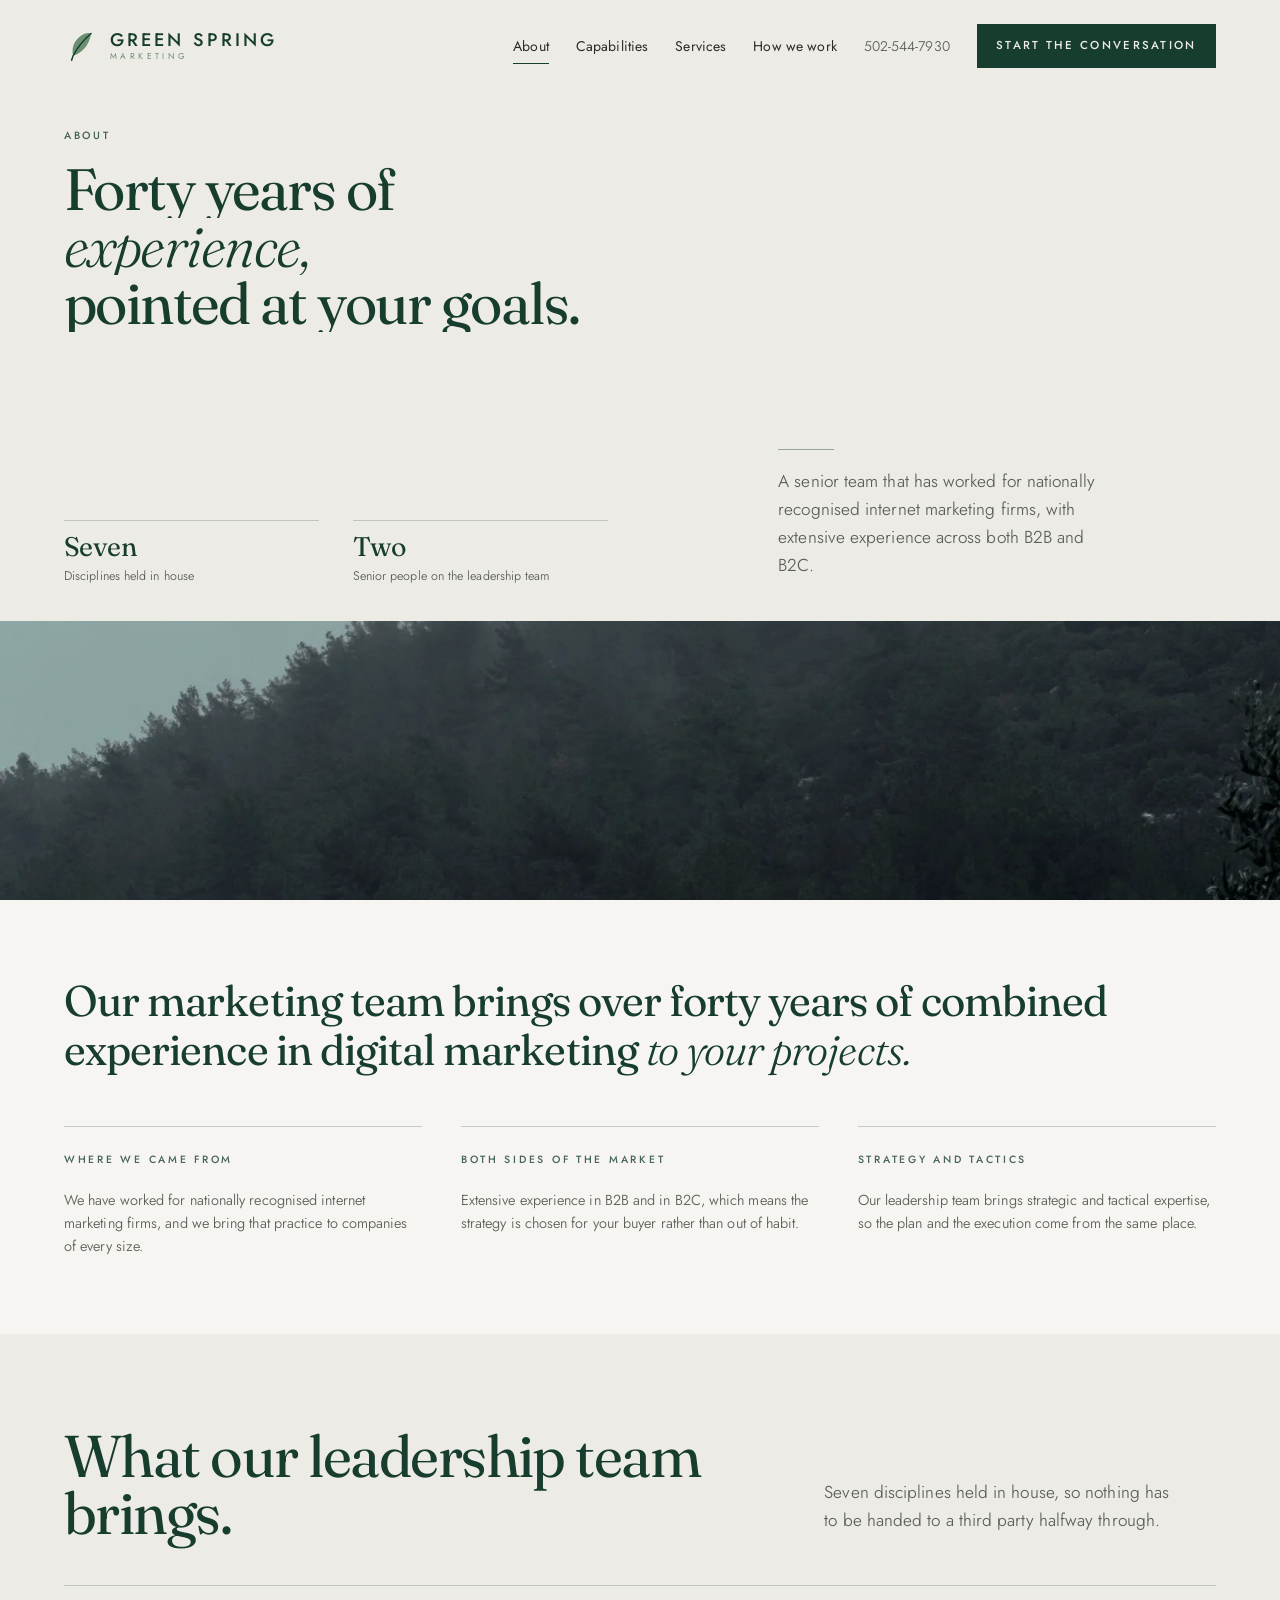
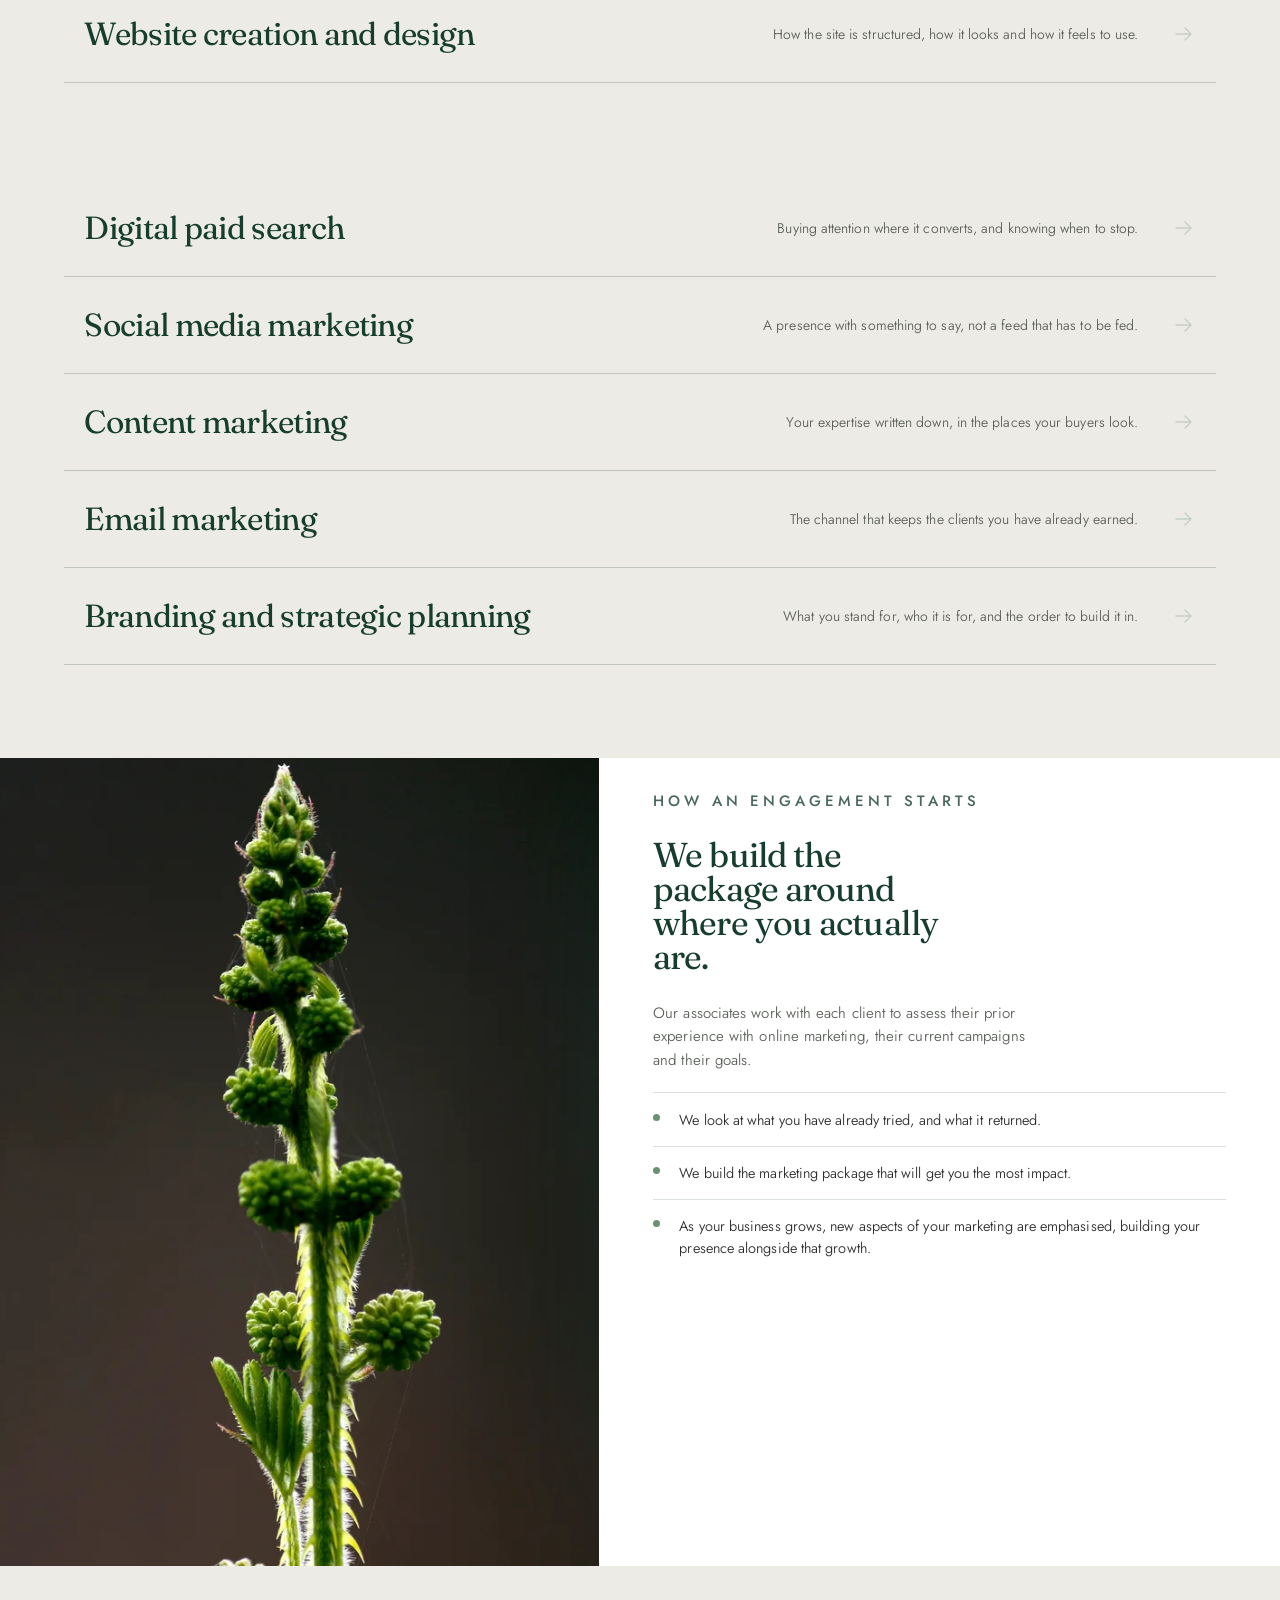
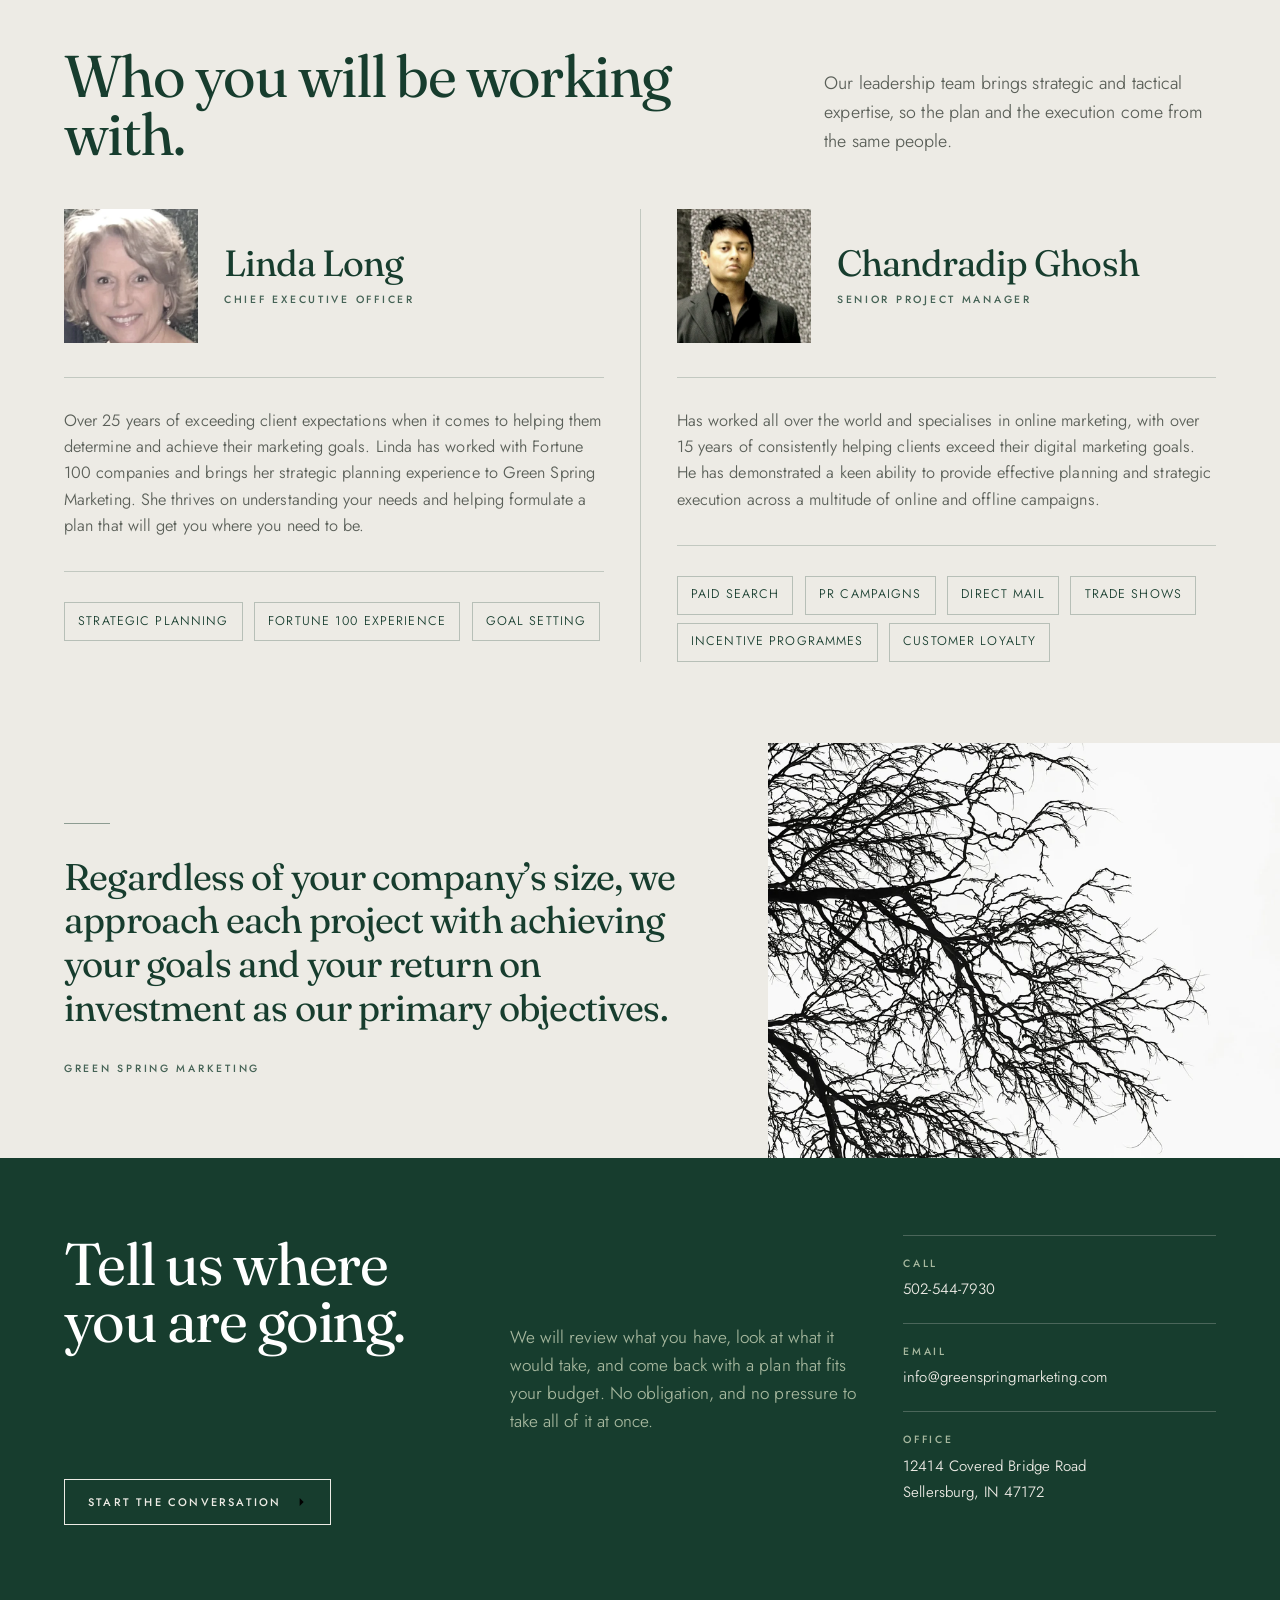
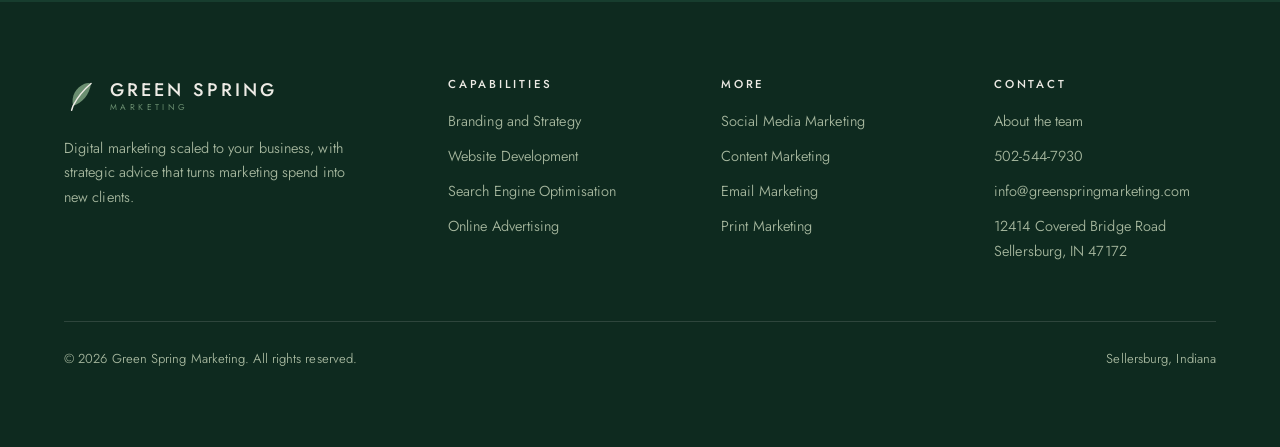
==== about.html @ 8da4c3ce "About: size the type up, stop stretching to fill Filling a section by stretching flex items spreads " ====
<!doctype html>
<html lang="en">
<head>
<meta charset="utf-8">
<meta name="viewport" content="width=device-width,initial-scale=1">
<title>About | Green Spring Marketing</title>
<meta name="description" content="Green Spring Marketing brings over forty years of combined digital marketing experience to your projects, across B2B and B2C, from Sellersburg, Indiana. Meet Linda Long and Chandradip Ghosh.">
<link rel="icon" href="assets/img/favicon.svg?v=2" type="image/svg+xml">
<link rel="preconnect" href="https://fonts.googleapis.com">
<link rel="preconnect" href="https://fonts.gstatic.com" crossorigin>
<link href="https://fonts.googleapis.com/css2?family=Fraunces:ital,opsz,wght@0,9..144,300..600;1,9..144,300..500&amp;family=Jost:wght@300;400;500&amp;display=swap" rel="stylesheet">
<link rel="stylesheet" href="assets/css/site.css?v=15">
<link rel="stylesheet" href="assets/css/about.css?v=23">
</head>
<body>

<svg width="0" height="0" style="position:absolute" aria-hidden="true" focusable="false"><defs>
<symbol id="i-arrow" viewBox="0 0 24 24"><path d="M4 12h15M13 6l6 6-6 6"/></symbol>
</defs></svg>

<div class="progress" id="progress"></div>

<header class="nav" id="nav">
  <div class="wrap nav__in">
    <a class="logo" href="index.html" aria-label="Green Spring Marketing, home">
      <svg class="logo__leaf" viewBox="0 0 24 26" fill="none" aria-hidden="true">
        <path d="M20.3 3.4C19 12 13.6 18.2 6.8 20.1 5.1 13.3 8.7 6.4 15.4 3.6c1.7-.7 3.5-.9 4.9-.2z" fill="#6B8F71"/>
        <path d="M20.3 3.4C14.6 8.2 10 13.9 6.8 20.1M6.8 20.1 5.7 23.4" stroke="#173D2E" stroke-width="1.1" stroke-linecap="round"/>
      </svg>
      <span class="logo__type">
        <span class="logo__name">GREEN SPRING</span>
        <span class="logo__sub">MARKETING</span>
      </span>
    </a>
    <nav class="nav__links" aria-label="Primary">
      <a class="nav__link" href="about.html">About</a>
      <a class="nav__link" href="index.html#capabilities">Capabilities</a>
      <a class="nav__link" href="index.html#services">Services</a>
      <a class="nav__link" href="index.html#method">How we work</a>
      <a class="nav__tel" href="tel:+15025447930">502-544-7930</a>
      <a class="btn btn--solid nav__cta" href="#contact">Start the conversation</a>
    </nav>
    <button class="nav__burger" id="burger" aria-label="Open menu" aria-expanded="false" aria-controls="menu">
      <span></span><span></span>
    </button>
  </div>
</header>

<nav class="menu" id="menu" aria-label="Mobile">
  <a href="about.html" style="--i:0">About</a>
  <a href="index.html#capabilities" style="--i:1">Capabilities</a>
  <a href="index.html#services" style="--i:2">Services</a>
  <a href="index.html#method" style="--i:3">How we work</a>
  <a href="#contact" style="--i:4">Contact</a>
  <div class="menu__foot">
    <a href="tel:+15025447930">502-544-7930</a>
    <a href="mailto:info@greenspringmarketing.com">info@greenspringmarketing.com</a>
    <span>12414 Covered Bridge Road, Sellersburg, IN 47172</span>
  </div>
</nav>
    <button class="nav__burger" id="burger" aria-label="Open menu" aria-expanded="false" aria-controls="menu">
      <span></span><span></span>
    </button>
  </div>
</header>

<nav class="menu" id="menu" aria-label="Mobile">
  <a href="about.html" style="--i:0">About</a>
  <a href="index.html#capabilities" style="--i:1">Capabilities</a>
  <a href="index.html#services" style="--i:2">Services</a>
  <a href="index.html#method" style="--i:3">How we work</a>
  <a href="#contact" style="--i:4">Contact</a>
  <div class="menu__foot">
    <a href="tel:+15025447930">502-544-7930</a>
    <a href="mailto:info@greenspringmarketing.com">info@greenspringmarketing.com</a>
    <span>12414 Covered Bridge Road, Sellersburg, IN 47172</span>
  </div>
</nav>

<main id="top">

<!-- ================================ hero ================================ -->
<section class="ab-hero">
  <div class="wrap ab-hero__copy">
    <div class="ab-hero__lead rv">
      <div class="ab-hero__title">
        <p class="label ab-hero__eyebrow">About</p>
        <h1 class="display">
          <span class="mask"><span>Forty years of</span></span>
          <span class="mask"><span><em>experience,</em></span></span>
          <span class="mask"><span>pointed at your goals.</span></span>
        </h1>
      </div>
      <div class="ab-hero__stats">
        <div><b>Seven</b><span>Disciplines held in house</span></div>
        <div><b>Two</b><span>Senior people on the leadership team</span></div>
      </div>
    </div>
    <div class="ab-hero__side rv" style="--d:150ms">
      <div class="rule"></div>
      <p class="lede">A senior team that has worked for nationally recognised internet marketing firms, with extensive experience across both B2B and B2C.</p>
    </div>
  </div>

  <div class="ab-hero__band">
    <picture>
      <source media="(max-width:640px)" srcset="assets/img/ab-hero-tall-800.webp 800w, assets/img/ab-hero-tall-1200.webp 1200w" sizes="100vw">
      <img src="assets/img/ab-hero-wide-1600.webp"
           srcset="assets/img/ab-hero-wide-1600.webp 1600w, assets/img/ab-hero-wide-2400.webp 2400w"
           sizes="100vw" width="2400" height="880" fetchpriority="high"
           alt="A wooded hillside receding into low mist, the treeline dark against a pale sky.">
    </picture>
    <p class="ab-hero__line rv" style="--d:400ms">We help you grow to capacity.</p>
  </div>
</section>

<!-- =============================== opening =============================== -->
<section class="ab-intro">
  <div class="wrap">
    <p class="ab-intro__stmt rv">Our marketing team brings over forty years of combined experience in digital marketing <em>to your projects.</em></p>
    <div class="facts">
      <div class="fact rv">
        <p class="label">Where we came from</p>
        <p>We have worked for nationally recognised internet marketing firms, and we bring that practice to companies of every size.</p>
      </div>
      <div class="fact rv" style="--d:110ms">
        <p class="label">Both sides of the market</p>
        <p>Extensive experience in B2B and in B2C, which means the strategy is chosen for your buyer rather than out of habit.</p>
      </div>
      <div class="fact rv" style="--d:220ms">
        <p class="label">Strategy and tactics</p>
        <p>Our leadership team brings strategic and tactical expertise, so the plan and the execution come from the same place.</p>
      </div>
    </div>
  </div>
</section>

<!-- ============================== expertise ============================== -->
<section class="ab-index" id="expertise">
  <div class="wrap">
    <div class="ab-index__head">
      <h2 class="display h-lg rv">What our leadership team brings.</h2>
      <p class="lede rv" style="--d:120ms">Seven disciplines held in house, so nothing has to be handed to a third party halfway through.</p>
    </div>

    <div class="ledger">
      <div class="led rv">
        <h3>Website creation and design</h3>
        <p>How the site is structured, how it looks and how it feels to use.</p>
        <span class="led__mark"><svg aria-hidden="true"><use href="#i-arrow"/></svg></span>
      </div>
      <div class="led rv" style="--d:60ms">
        <h3>Search engine optimisation</h3>
        <p>Being found by the people already looking for what you sell.</p>
        <span class="led__mark"><svg aria-hidden="true"><use href="#i-arrow"/></svg></span>
      </div>
      <div class="led rv" style="--d:120ms">
        <h3>Digital paid search</h3>
        <p>Buying attention where it converts, and knowing when to stop.</p>
        <span class="led__mark"><svg aria-hidden="true"><use href="#i-arrow"/></svg></span>
      </div>
      <div class="led rv" style="--d:180ms">
        <h3>Social media marketing</h3>
        <p>A presence with something to say, not a feed that has to be fed.</p>
        <span class="led__mark"><svg aria-hidden="true"><use href="#i-arrow"/></svg></span>
      </div>
      <div class="led rv" style="--d:240ms">
        <h3>Content marketing</h3>
        <p>Your expertise written down, in the places your buyers look.</p>
        <span class="led__mark"><svg aria-hidden="true"><use href="#i-arrow"/></svg></span>
      </div>
      <div class="led rv" style="--d:300ms">
        <h3>Email marketing</h3>
        <p>The channel that keeps the clients you have already earned.</p>
        <span class="led__mark"><svg aria-hidden="true"><use href="#i-arrow"/></svg></span>
      </div>
      <div class="led rv" style="--d:360ms">
        <h3>Branding and strategic planning</h3>
        <p>What you stand for, who it is for, and the order to build it in.</p>
        <span class="led__mark"><svg aria-hidden="true"><use href="#i-arrow"/></svg></span>
      </div>
    </div>
  </div>
</section>

<!-- =============================== growth =============================== -->
<section class="ab-grow" id="growth">
  <div class="ab-grow__media">
    <img src="assets/img/ab-growth-tall-800.webp"
         srcset="assets/img/ab-growth-tall-800.webp 800w, assets/img/ab-growth-tall-1600.webp 1600w"
         sizes="(max-width:980px) 100vw, 50vw"
         width="1600" height="2000" loading="lazy"
         alt="A single budding stalk lit against a dark ground, tight green flower heads opening along its length.">
  </div>
  <div class="ab-grow__plate rv">
    <div class="ab-grow__intro">
      <p class="label">How an engagement starts</p>
      <h2 class="display h-md">We build the package around where you actually are.</h2>
      <p>Our associates work with each client to assess their prior experience with online marketing, their current campaigns and their goals.</p>
    </div>
    <ul class="ab-grow__steps">
      <li><i></i><span>We look at what you have already tried, and what it returned.</span></li>
      <li><i></i><span>We build the marketing package that will get you the most impact.</span></li>
      <li><i></i><span>As your business grows, new aspects of your marketing are emphasised, building your presence alongside that growth.</span></li>
    </ul>
  </div>
</section>

<!-- ============================= leadership ============================= -->
<section class="ab-people" id="leadership">
  <div class="wrap ab-people__head">
    <h2 class="display h-lg rv">Who you will be working with.</h2>
    <p class="lede rv" style="--d:110ms">Our leadership team brings strategic and tactical expertise, so the plan and the execution come from the same people.</p>
  </div>

  <div class="wrap people">
    <article class="who rv">
      <div class="who__top">
        <div class="who__face">
          <img src="assets/img/ab-linda-360.webp"
               srcset="assets/img/ab-linda-360.webp 360w, assets/img/ab-linda-720.webp 720w"
               sizes="(max-width:640px) 24vw, 10vw"
               width="720" height="720" loading="lazy"
               alt="Linda Long, Chief Executive Officer of Green Spring Marketing.">
        </div>
        <div>
          <h3 class="display who__name">Linda Long</h3>
          <p class="label who__role">Chief Executive Officer</p>
        </div>
      </div>
      <p class="who__bio">Over 25 years of exceeding client expectations when it comes to helping them determine and achieve their marketing goals. Linda has worked with Fortune 100 companies and brings her strategic planning experience to Green Spring Marketing. She thrives on understanding your needs and helping formulate a plan that will get you where you need to be.</p>
      <ul class="who__tags">
        <li>Strategic planning</li>
        <li>Fortune 100 experience</li>
        <li>Goal setting</li>
      </ul>
    </article>

    <article class="who rv" style="--d:120ms">
      <div class="who__top">
        <div class="who__face">
          <img src="assets/img/ab-chandradip-360.webp"
               srcset="assets/img/ab-chandradip-360.webp 360w, assets/img/ab-chandradip-720.webp 720w"
               sizes="(max-width:640px) 24vw, 10vw"
               width="720" height="720" loading="lazy"
               alt="Chandradip Ghosh, Senior Project Manager at Green Spring Marketing.">
        </div>
        <div>
          <h3 class="display who__name">Chandradip Ghosh</h3>
          <p class="label who__role">Senior Project Manager</p>
        </div>
      </div>
      <p class="who__bio">Has worked all over the world and specialises in online marketing, with over 15 years of consistently helping clients exceed their digital marketing goals. He has demonstrated a keen ability to provide effective planning and strategic execution across a multitude of online and offline campaigns.</p>
      <ul class="who__tags">
        <li>Paid search</li>
        <li>PR campaigns</li>
        <li>Direct mail</li>
        <li>Trade shows</li>
        <li>Incentive programmes</li>
        <li>Customer loyalty</li>
      </ul>
    </article>
  </div>
</section>

<!-- ============================== statement ============================== -->
<section class="ab-quote">
  <div class="ab-quote__in">
    <blockquote class="rv">
      <span class="ab-quote__mark"></span>
      <p>Regardless of your company&rsquo;s size, we approach each project with achieving your goals and your return on investment as our primary objectives.</p>
      <cite>Green Spring Marketing</cite>
    </blockquote>
  </div>
  <div class="ab-quote__media">
    <picture>
      <source media="(max-width:640px)" srcset="assets/img/ab-branches-w-800.webp 800w, assets/img/ab-branches-w-1200.webp 1200w" sizes="100vw">
      <img src="assets/img/ab-branches-800.webp"
           srcset="assets/img/ab-branches-800.webp 800w, assets/img/ab-branches-1600.webp 1600w"
           sizes="(max-width:640px) 100vw, 44vw"
           width="1600" height="1827" loading="lazy"
           alt="Bare tree branches spreading across a pale winter sky, drawn almost as fine ink lines.">
    </picture>
  </div>
</section>

<!-- =============================== close =============================== -->
<section class="ab-close" id="contact">
  <div class="wrap ab-close__in">
    <div class="ab-close__copy rv">
      <h2 class="display h-lg">Tell us where you are going.</h2>
      <p><a class="btn btn--light" href="mailto:info@greenspringmarketing.com">Start the conversation <svg class="arw" width="16" height="16" aria-hidden="true"><use href="#i-arrow"/></svg></a></p>
    </div>
    <div class="ab-close__say rv" style="--d:110ms">
      <p class="lede ab-close__lede">We will review what you have, look at what it would take, and come back with a plan that fits your budget. No obligation, and no pressure to take all of it at once.</p>
    </div>
    <div class="ab-close__meta rv" style="--d:130ms">
      <div>
        <p class="label">Call</p>
        <a href="tel:+15025447930">502-544-7930</a>
      </div>
      <div>
        <p class="label">Email</p>
        <a href="mailto:info@greenspringmarketing.com">info@greenspringmarketing.com</a>
      </div>
      <div>
        <p class="label">Office</p>
        <span>12414 Covered Bridge Road<br>Sellersburg, IN 47172</span>
      </div>
    </div>
  </div>
</section>

</main>

<footer class="foot">
  <div class="wrap">
    <div class="foot__top">
      <div>
        <a class="logo" href="index.html" aria-label="Green Spring Marketing, home">
          <svg class="logo__leaf" viewBox="0 0 24 26" fill="none" aria-hidden="true">
            <path d="M20.3 3.4C19 12 13.6 18.2 6.8 20.1 5.1 13.3 8.7 6.4 15.4 3.6c1.7-.7 3.5-.9 4.9-.2z" fill="#6B8F71"/>
            <path d="M20.3 3.4C14.6 8.2 10 13.9 6.8 20.1M6.8 20.1 5.7 23.4" stroke="#EDEBE5" stroke-width="1.1" stroke-linecap="round"/>
          </svg>
          <span class="logo__type">
            <span class="logo__name">GREEN SPRING</span>
            <span class="logo__sub">MARKETING</span>
          </span>
        </a>
        <p class="foot__blurb">Digital marketing scaled to your business, with strategic advice that turns marketing spend into new clients.</p>
      </div>
      <div>
        <h4>Capabilities</h4>
        <ul>
          <li><a href="index.html#services">Branding and Strategy</a></li>
          <li><a href="index.html#services">Website Development</a></li>
          <li><a href="index.html#services">Search Engine Optimisation</a></li>
          <li><a href="index.html#services">Online Advertising</a></li>
        </ul>
      </div>
      <div>
        <h4>More</h4>
        <ul>
          <li><a href="index.html#services">Social Media Marketing</a></li>
          <li><a href="index.html#services">Content Marketing</a></li>
          <li><a href="index.html#services">Email Marketing</a></li>
          <li><a href="index.html#services">Print Marketing</a></li>
        </ul>
      </div>
      <div>
        <h4>Contact</h4>
        <ul>
          <li><a href="about.html">About the team</a></li>
          <li><a href="tel:+15025447930">502-544-7930</a></li>
          <li><a href="mailto:info@greenspringmarketing.com">info@greenspringmarketing.com</a></li>
          <li>12414 Covered Bridge Road<br>Sellersburg, IN 47172</li>
        </ul>
      </div>
    </div>
    <div class="foot__bot">
      <span>&copy; 2026 Green Spring Marketing. All rights reserved.</span>
      <span>Sellersburg, Indiana</span>
    </div>
  </div>
</footer>

<script src="assets/js/site.js?v=14" defer></script>
</body>
</html>
---- assets/css/site.css ----
/* ==========================================================================
   Green Spring Marketing
   Palette and type tokens. Palette is Buddy's tip sheet, sampled exactly.
   ========================================================================== */
:root{
  --forest:#173D2E;
  --forest-deep:#0E2A1F;
  --sage:#6B8F71;
  --moss:#A7B89F;
  --stone:#EDEBE5;
  --stone-warm:#E3E0D7;
  --stone-light:#F6F5F1;
  --charcoal:#2B2B2B;
  --white:#FFFFFF;
  --ink-soft:#5A5F58;

  --serif:"Fraunces",Georgia,"Times New Roman",serif;
  --sans:"Jost",-apple-system,BlinkMacSystemFont,"Segoe UI",Helvetica,Arial,sans-serif;

  --nav-h:92px;
  --gut:clamp(20px,5vw,72px);
  --maxw:1520px;
  --rhythm:clamp(84px,10vw,160px);   /* one vertical rhythm unit, used everywhere */
  --ease:cubic-bezier(.22,.61,.36,1);
  --ease-out:cubic-bezier(.16,1,.3,1);
}

*,*::before,*::after{box-sizing:border-box}
html{-webkit-text-size-adjust:100%;scroll-behavior:smooth}
body{
  margin:0;background:var(--stone);color:var(--charcoal);
  font-family:var(--sans);font-size:clamp(16px,1.02vw,17.5px);
  font-weight:350;line-height:1.72;letter-spacing:.005em;
  -webkit-font-smoothing:antialiased;overflow-x:hidden;
}
img{max-width:100%;display:block}
a{color:inherit;text-decoration:none}
button{font:inherit;color:inherit;background:none;border:0;cursor:pointer}
h1,h2,h3,h4{margin:0;font-family:var(--serif);font-weight:400;line-height:1.04;letter-spacing:-.018em}
p{margin:0}
::selection{background:var(--forest);color:var(--stone)}

.wrap{width:100%;max-width:var(--maxw);margin-inline:auto;padding-inline:var(--gut)}
.sr{position:absolute;width:1px;height:1px;padding:0;margin:-1px;overflow:hidden;clip:rect(0 0 0 0);white-space:nowrap;border:0}

/* --- shared type ------------------------------------------------------- */
.display{font-family:var(--serif);font-weight:400;line-height:.98;letter-spacing:-.026em}
.h-xl{font-size:clamp(42px,7.1vw,104px)}
.h-lg{font-size:clamp(34px,4.6vw,68px)}
.h-md{font-size:clamp(27px,3vw,44px)}
.label{
  font-family:var(--sans);font-size:clamp(10.5px,.78vw,12px);font-weight:500;
  letter-spacing:.26em;text-transform:uppercase;line-height:1.5;
}
.lede{font-size:clamp(17px,1.35vw,21px);line-height:1.62;font-weight:340}
.measure{max-width:56ch}
.measure-sm{max-width:44ch}

/* --- rules -------------------------------------------------------------- */
.rule{height:1px;background:var(--forest);opacity:.22;transform-origin:left;
      transform:scaleX(0);transition:transform 1.1s var(--ease-out)}
.in .rule,.rule.in{transform:scaleX(1)}

/* --- buttons ------------------------------------------------------------ */
.btn{
  position:relative;display:inline-flex;align-items:center;gap:.85em;
  padding:1.16em 2.1em;border:1px solid var(--forest);color:var(--forest);
  font-size:clamp(11px,.8vw,12.5px);font-weight:500;letter-spacing:.2em;
  text-transform:uppercase;overflow:hidden;isolation:isolate;
  transition:color .5s var(--ease)
}
.btn::before{
  content:"";position:absolute;inset:0;background:var(--forest);z-index:-1;
  transform:scaleY(0);transform-origin:bottom;transition:transform .5s var(--ease-out)
}
.btn:hover{color:var(--stone)}
.btn:hover::before{transform:scaleY(1)}
.btn .arw{transition:transform .5s var(--ease-out)}
.btn:hover .arw{transform:translateX(5px)}
.btn--solid{background:var(--forest);color:var(--stone)}
.btn--solid::before{background:var(--stone);}
.btn--solid:hover{color:var(--forest)}
.btn--light{border-color:var(--stone);color:var(--stone)}
.btn--light::before{background:var(--stone)}
.btn--light:hover{color:var(--forest)}
.btn:focus-visible{outline:2px solid var(--sage);outline-offset:3px}

/* --- reveal primitives -------------------------------------------------- */
.rv{opacity:0;transform:translateY(26px);
    transition:opacity .95s var(--ease-out),transform .95s var(--ease-out);
    transition-delay:var(--d,0ms)}
.rv.in{opacity:1;transform:none}
.mask{display:block;overflow:hidden}
.mask>span{display:block;transform:translateY(105%);
           transition:transform 1.05s var(--ease-out);transition-delay:var(--d,0ms)}
.in .mask>span,.mask.in>span{transform:none}

/* ==========================================================================
   Scroll progress + navigation
   ========================================================================== */
.progress{position:fixed;top:0;left:0;height:2px;width:100%;transform:scaleX(0);
  transform-origin:left;background:var(--forest);z-index:120;opacity:.55}

.nav{position:fixed;top:0;left:0;right:0;z-index:100;background:var(--stone);
  transition:box-shadow .5s var(--ease),background .5s var(--ease)}
.nav::after{content:"";position:absolute;left:0;right:0;bottom:0;height:1px;
  background:var(--forest);opacity:0;transition:opacity .5s var(--ease)}
.nav.stuck::after{opacity:.16}
.nav__in{display:flex;align-items:center;gap:clamp(18px,3vw,54px);
  height:var(--nav-h);transition:height .45s var(--ease)}
.nav.stuck .nav__in{height:74px}

/* logo: leaf + wordmark, sized to read first (prominence traded against bar padding) */
.logo{display:flex;align-items:center;gap:14px;flex:0 0 auto}
.logo__leaf{width:clamp(30px,2.5vw,38px);height:auto;flex:0 0 auto;
  transition:transform .55s var(--ease-out)}
.logo:hover .logo__leaf{transform:rotate(-8deg) scale(1.05)}
.logo__type{display:flex;flex-direction:column;gap:3px}
.logo__name{font-family:var(--sans);font-weight:500;color:var(--forest);
  font-size:clamp(16px,1.42vw,21px);letter-spacing:.17em;line-height:1;white-space:nowrap}
.logo__sub{font-family:var(--sans);font-weight:400;color:var(--sage);
  font-size:clamp(8.5px,.66vw,10px);letter-spacing:.4em;line-height:1}

.nav__links{display:flex;align-items:center;gap:clamp(16px,2.1vw,34px);margin-left:auto}
.nav__link{position:relative;font-size:14px;font-weight:400;color:var(--charcoal);
  padding-block:6px;letter-spacing:.01em}
.nav__link::after{content:"";position:absolute;left:0;right:0;bottom:0;height:1px;
  background:var(--forest);transform:scaleX(0);transform-origin:right;
  transition:transform .45s var(--ease-out)}
.nav__link:hover::after,.nav__link[aria-current]::after{transform:scaleX(1);transform-origin:left}
.nav__tel{font-size:14px;color:var(--ink-soft);white-space:nowrap}
.nav__tel:hover{color:var(--forest)}
.nav__cta{padding:.95em 1.6em;font-size:11.5px}
.nav__burger{display:none;margin-left:auto;width:44px;height:44px;position:relative}
.nav__burger span{position:absolute;left:11px;width:22px;height:1.5px;background:var(--forest);
  transition:transform .4s var(--ease),opacity .3s}
.nav__burger span:nth-child(1){top:18px}
.nav__burger span:nth-child(2){top:25px}
body.menu-open .nav__burger span:nth-child(1){transform:translateY(3.5px) rotate(45deg)}
body.menu-open .nav__burger span:nth-child(2){transform:translateY(-3.5px) rotate(-45deg)}

.menu{position:fixed;inset:0;z-index:99;background:var(--forest);
  display:flex;flex-direction:column;justify-content:center;gap:6px;
  padding:var(--nav-h) var(--gut) 40px;
  clip-path:inset(0 0 100% 0);transition:clip-path .75s var(--ease-out);visibility:hidden}
body.menu-open .menu{clip-path:inset(0 0 0 0);visibility:visible}
.menu>a{font-family:var(--serif);font-size:clamp(30px,8vw,46px);color:var(--stone);
  padding-block:10px;opacity:0;transform:translateY(18px);
  transition:opacity .6s var(--ease-out),transform .6s var(--ease-out)}
body.menu-open .menu>a{opacity:1;transform:none;transition-delay:calc(var(--i) * 70ms + 180ms)}
.menu__foot{margin-top:auto;padding-top:34px;border-top:1px solid rgba(237,235,229,.2);
  color:var(--moss);font-size:15px;display:grid;gap:8px;line-height:1.5}
.menu__foot a{font-family:var(--sans);font-size:inherit;color:inherit}
.menu__foot a:hover{color:var(--stone)}

/* ==========================================================================
   Hero
   Photo runs full bleed. The copy gets its own solid ground rather than a
   scrim over the picture, so the photograph plays clean.
   ========================================================================== */
.hero{position:relative;min-height:calc(100svh - var(--nav-h));margin-top:var(--nav-h);
  display:flex;align-items:stretch;overflow:hidden;background:var(--stone)}
.hero__media{position:absolute;inset:0}
.hero__media img{width:100%;height:100%;object-fit:cover;object-position:30% 62%;
  transform:scale(1.1);transition:transform 2.4s var(--ease-out);will-change:transform}
.loaded .hero__media img{transform:scale(1)}
.hero__media::after{content:"";position:absolute;inset:0;background:var(--stone);
  transform-origin:top;transform:scaleY(1);transition:transform 1.25s var(--ease-out)}
.loaded .hero__media::after{transform:scaleY(0)}

.hero__grid{position:relative;width:100%;max-width:var(--maxw);margin-inline:auto;
  padding-inline:var(--gut);display:grid;grid-template-columns:1fr minmax(0,min(51%,650px));
  align-items:center;gap:0}
.hero__plate{grid-column:2;background:var(--stone);padding:clamp(32px,3.4vw,56px);
  box-shadow:0 40px 90px -50px rgba(23,61,46,.45)}
.hero__eyebrow{color:var(--forest);opacity:.78;margin-bottom:clamp(18px,1.8vw,26px)}
.hero__h1{color:var(--forest);margin-bottom:clamp(16px,1.6vw,24px);
  font-size:clamp(35px,4.9vw,70px)}
.hero__h1 em{font-style:italic;font-weight:300}
.hero__sub{color:var(--ink-soft);margin-bottom:clamp(26px,2.6vw,38px);max-width:34ch}
.hero__cue{position:absolute;left:var(--gut);bottom:clamp(24px,3.4vh,44px);
  display:flex;align-items:flex-end;gap:16px;color:var(--white)}
.hero__cue i{display:block;width:1px;height:44px;background:currentColor;opacity:.75;
  animation:cue 2.4s var(--ease) infinite}
.hero__cue span{display:block;line-height:1.85}
@keyframes cue{0%{transform:scaleY(0);transform-origin:top}
  45%{transform:scaleY(1);transform-origin:top}
  55%{transform:scaleY(1);transform-origin:bottom}
  100%{transform:scaleY(0);transform-origin:bottom}}

/* ==========================================================================
   Foundation. One quiet centred statement. No image, maximum air.
   ========================================================================== */
.found{background:var(--stone);display:flex;flex-direction:column;
  min-height:calc(100svh - var(--nav-h))}

/* the head takes only what it needs, the panels take the rest of the screen */
.found__head{flex:0 0 auto;display:grid;grid-template-columns:minmax(0,1fr) minmax(0,44%);
  gap:clamp(24px,4vw,72px);align-items:end;
  padding-block:clamp(40px,5.4vh,76px)}
.found__head h2{color:var(--forest);max-width:9ch}
.found__head .rule{width:72px;margin-top:clamp(20px,2.4vh,32px);opacity:.4}
.found__head p{color:var(--ink-soft);max-width:44ch;padding-bottom:.35em}

/* full bleed to the section edges, equal halves, filling the remaining height */
.split{flex:1 1 auto;display:grid;grid-template-columns:1fr 1fr;align-items:stretch;min-height:0}
.split__half{display:flex;flex-direction:column;
  padding:clamp(30px,4.2vh,58px) var(--gut) clamp(34px,4.6vh,64px)}
.split__half:first-child{padding-left:max(var(--gut),calc(50vw - var(--maxw) / 2 + var(--gut)))}
.split__half:last-child{padding-right:max(var(--gut),calc(50vw - var(--maxw) / 2 + var(--gut)))}
.split__half .label{flex:0 0 auto;margin-bottom:clamp(20px,2.6vh,34px)}
/* the points divide the panel into equal bands, so the height is structure
   rather than slack */
.split__list{list-style:none;margin:0;padding:0;flex:1 1 auto;
  display:flex;flex-direction:column;gap:0}
.split__list li{flex:1 1 0;display:flex;align-items:center;
  padding-block:clamp(12px,1.6vh,20px);border-top:1px solid currentColor;
  font-size:clamp(15px,1.18vw,19px);line-height:1.5;letter-spacing:-.005em}
.split__half--plain{background:var(--white)}
.split__half--plain .label{color:var(--forest);opacity:.78}
.split__half--plain .split__list{color:var(--charcoal)}
.split__half--plain .split__list li{border-top-color:rgba(23,61,46,.18)}
.split__half--brand{background:var(--forest)}
.split__half--brand .label{color:var(--moss)}
.split__half--brand .split__list{color:var(--stone)}
.split__half--brand .split__list li{border-top-color:rgba(237,235,229,.26)}

/* ==========================================================================
   Capabilities. Four frames on a staggered baseline, not a card grid.
   ========================================================================== */
.caps{padding-block:var(--rhythm);background:var(--stone-warm)}
.caps__head{display:grid;grid-template-columns:1fr auto;align-items:end;
  gap:24px;margin-bottom:clamp(44px,5vw,80px)}
.caps__head h2{color:var(--forest);max-width:14ch}
.caps__head p{color:var(--ink-soft);max-width:30ch;text-align:right}
.caps__row{display:grid;grid-template-columns:repeat(4,1fr);gap:clamp(16px,1.9vw,32px)}
.cap{position:relative}
.cap:nth-child(even){margin-top:clamp(30px,4.4vw,74px)}
.cap__frame{position:relative;overflow:hidden;background:var(--forest-deep);
  aspect-ratio:4/5}
.cap__frame img{width:100%;height:100%;object-fit:cover;
  transform:scale(1.06);transition:transform 1.3s var(--ease-out)}
.cap.in .cap__frame img{transform:scale(1)}
.cap:hover .cap__frame img{transform:scale(1.05)}
.cap__n{position:absolute;left:0;bottom:0;width:100%;height:2px;background:var(--sage);
  transform:scaleX(0);transform-origin:left;transition:transform .7s var(--ease-out)}
.cap:hover .cap__n{transform:scaleX(1)}
.cap__body{padding-top:clamp(18px,1.7vw,26px)}
.cap h3{font-size:clamp(19px,1.55vw,25px);color:var(--forest);margin-bottom:.45em}
.cap p{font-size:clamp(14px,.98vw,15.5px);color:var(--ink-soft);line-height:1.6}

/* ==========================================================================
   Statement. The photograph's own black carries the type. 21:1, no scrim.
   ========================================================================== */
.stmt{position:relative;background:#000;color:var(--stone);overflow:hidden;
  min-height:min(92svh,860px);display:flex;align-items:center}
.stmt__media{position:absolute;inset:-36px 0;width:62%}
.stmt__media img{width:100%;height:100%;object-fit:cover;object-position:left center;
  will-change:transform}
.stmt__in{position:relative;width:100%;max-width:var(--maxw);margin-inline:auto;
  padding:clamp(70px,9vw,130px) var(--gut);
  display:grid;grid-template-columns:1fr minmax(0,min(42%,520px))}
.stmt__copy{grid-column:2}
.stmt__copy .label{color:var(--moss);margin-bottom:clamp(20px,2vw,30px)}
.stmt__copy h2{color:var(--white);margin-bottom:clamp(22px,2.2vw,32px)}
.stmt__copy p{color:var(--moss);margin-bottom:1.15em}
.stmt__copy p:last-of-type{margin-bottom:clamp(30px,3vw,42px)}

/* ==========================================================================
   Figures. Forest band, one row, counted up.
   ========================================================================== */
.figs{background:var(--forest);color:var(--stone);padding-block:clamp(64px,7.5vw,110px)}
.figs__row{display:grid;grid-template-columns:repeat(4,1fr);gap:clamp(24px,3vw,48px)}
.fig{border-top:1px solid rgba(237,235,229,.22);padding-top:clamp(20px,2vw,30px)}
.fig__n{font-family:var(--serif);font-size:clamp(46px,5.4vw,82px);line-height:.92;
  color:var(--white);letter-spacing:-.03em;display:flex;align-items:baseline;gap:.04em}
.fig__n sub{font-size:.42em;vertical-align:baseline;bottom:0;position:relative;color:var(--moss)}
.fig__l{margin-top:.85em;color:var(--moss);font-size:clamp(13px,.95vw,15px);
  line-height:1.55;max-width:22ch}

/* ==========================================================================
   Capability map. A drawn branching diagram, not a grid of cards. One trunk,
   four branches, eight labelled services hanging off them.
   ========================================================================== */
.map{padding-block:var(--rhythm);background:var(--stone)}
.map__head{display:grid;grid-template-columns:minmax(0,1fr) minmax(0,38%);
  gap:clamp(20px,3vw,56px);align-items:end;margin-bottom:clamp(46px,5.2vw,80px)}
.map__head h2{color:var(--forest);max-width:15ch}
.map__head p{color:var(--ink-soft);max-width:38ch;padding-bottom:.4em}

.map__trunk{position:relative;height:1px;background:var(--forest);opacity:.3;
  transform:scaleX(0);transform-origin:center;transition:transform 1.2s var(--ease-out)}
.map.in .map__trunk{transform:scaleX(1)}

.map__grid{display:grid;grid-template-columns:repeat(4,1fr);gap:clamp(18px,2.6vw,46px)}
.branch{position:relative;padding-left:clamp(24px,2.2vw,36px);padding-top:clamp(26px,2.6vw,40px)}
/* the branch itself */
.branch::before{content:"";position:absolute;left:0;top:0;bottom:14px;width:1px;
  background:var(--forest);opacity:.3;transform:scaleY(0);transform-origin:top;
  transition:transform 1s var(--ease-out);transition-delay:var(--d,0ms)}
.map.in .branch::before{transform:scaleY(1)}
/* the node where it meets the trunk */
.branch__node{position:absolute;left:-4px;top:-4px;width:9px;height:9px;border-radius:50%;
  background:var(--forest);transform:scale(0);
  transition:transform .55s var(--ease-out);transition-delay:var(--d,0ms)}
.map.in .branch__node{transform:scale(1)}

.branch h3{font-size:clamp(17px,1.4vw,23px);color:var(--forest);
  margin-bottom:clamp(14px,1.4vw,22px);line-height:1.12}
.branch__items{list-style:none;margin:0;padding:0}
.svc{position:relative;display:flex;align-items:center;gap:13px;
  padding-block:clamp(13px,1.15vw,17px);border-top:1px solid rgba(23,61,46,.14)}
/* the twig joining each service back to its branch */
.svc::before{content:"";position:absolute;left:calc(-1 * clamp(24px,2.2vw,36px));top:50%;
  width:clamp(17px,1.6vw,27px);height:1px;background:var(--forest);opacity:.3;
  transform:scaleX(0);transform-origin:left;transition:transform .6s var(--ease-out)}
.map.in .svc::before{transform:scaleX(1);transition-delay:calc(var(--d,0ms) + 420ms)}
.svc svg{width:23px;height:23px;flex:0 0 auto;stroke:var(--sage);fill:none;
  stroke-width:1.4;stroke-linecap:round;stroke-linejoin:round;
  transition:stroke .4s var(--ease),transform .4s var(--ease-out)}
.svc:hover svg{stroke:var(--forest);transform:translateX(2px)}
.svc span{font-size:clamp(13px,.96vw,15.5px);line-height:1.35;color:var(--charcoal)}
.svc:hover span{color:var(--forest)}

/* ==========================================================================
   Method. Sticky heading left, stepped list right, rule fills on scroll.
   ========================================================================== */
.method{padding-block:var(--rhythm);background:var(--stone-light)}
.method__in{display:grid;grid-template-columns:minmax(0,38%) minmax(0,1fr);
  gap:clamp(36px,6vw,110px);align-items:start}
.method__aside{position:sticky;top:calc(var(--nav-h) + 40px)}
.method__aside h2{color:var(--forest);margin-bottom:.6em;max-width:12ch}
.method__aside p{color:var(--ink-soft);max-width:38ch;margin-bottom:clamp(26px,3vw,38px)}
.method__track{position:relative;padding-left:clamp(30px,3.4vw,52px)}
.method__track::before{content:"";position:absolute;left:0;top:6px;bottom:6px;width:1px;
  background:rgba(23,61,46,.15)}
.method__fill{position:absolute;left:0;top:6px;width:1px;background:var(--forest);
  height:0;transition:height .18s linear}
.step{display:flex;gap:clamp(16px,1.6vw,24px);align-items:flex-start;
  padding-block:clamp(20px,2.1vw,30px);border-bottom:1px solid rgba(23,61,46,.1)}
.step:last-child{border-bottom:0}
.step svg{width:28px;height:28px;flex:0 0 auto;stroke:var(--sage);fill:none;
  stroke-width:1.4;stroke-linecap:round;stroke-linejoin:round;margin-top:2px}
.step b{display:block;font-weight:500;font-size:clamp(16px,1.2vw,19px);color:var(--forest);
  margin-bottom:.3em;letter-spacing:0}
.step p{font-size:clamp(14px,.98vw,15.5px);color:var(--ink-soft);line-height:1.6}

/* ==========================================================================
   Leadership. Typographic, no portraits invented.
   ========================================================================== */
.lead{padding-block:var(--rhythm);background:var(--stone)}
.lead__head{display:grid;grid-template-columns:minmax(0,1fr) minmax(0,42%);
  gap:clamp(20px,3vw,56px);align-items:end;margin-bottom:clamp(40px,4.5vw,70px)}
.lead__head h2{color:var(--forest);max-width:13ch}
.lead__head p{color:var(--ink-soft);max-width:42ch;padding-bottom:.4em}
.lead__head p+p{margin-top:clamp(20px,2.2vw,30px);padding-bottom:0}
.person{display:grid;grid-template-columns:auto minmax(0,.78fr) minmax(0,1.22fr);
  gap:clamp(20px,3vw,54px);align-items:start;
  padding-block:clamp(30px,3.4vw,50px);border-top:1px solid rgba(23,61,46,.16)}
.person:last-child{border-bottom:1px solid rgba(23,61,46,.16)}
.person__mark{width:clamp(54px,5vw,74px);height:clamp(54px,5vw,74px);
  display:grid;place-items:center;border:1px solid var(--forest);
  font-family:var(--serif);font-size:clamp(19px,1.7vw,26px);color:var(--forest);
  letter-spacing:.02em}
.person__id h3{font-size:clamp(25px,2.5vw,40px);color:var(--forest);margin-bottom:.25em}
.person__id .label{color:var(--forest);opacity:.78}
.person__bio{color:var(--ink-soft);font-size:clamp(14px,.98vw,15.5px);line-height:1.68}

/* ==========================================================================
   Close. Photograph as a band, the invitation on its own solid plate.
   ========================================================================== */
.close{position:relative;background:var(--forest-deep);padding-block:clamp(60px,7vw,110px);
  overflow:hidden}
.close__media{position:absolute;inset:0;overflow:hidden}
.close__media img{width:100%;height:100%;object-fit:cover;object-position:center 62%}
.close__in{position:relative;display:grid;grid-template-columns:minmax(0,1fr) minmax(0,min(52%,620px));
  gap:clamp(24px,4vw,64px);align-items:end}
/* real line from the client's own contact page, set on the dark ridgeline. 9.3:1 */
.close__line{color:var(--white);font-size:clamp(23px,2.5vw,38px);line-height:1.14;
  letter-spacing:-.02em;max-width:15ch;align-self:end;padding-bottom:.4em}
.close__plate{background:var(--forest);color:var(--stone);
  padding:clamp(36px,4.2vw,66px);width:100%;
  box-shadow:0 50px 110px -60px rgba(14,42,31,.75)}
.close__plate h2{color:var(--white);margin-bottom:.5em}
.close__plate p{color:var(--moss);margin-bottom:clamp(28px,3vw,40px);max-width:34ch}
.close__meta{margin-top:clamp(30px,3.2vw,44px);padding-top:clamp(22px,2.4vw,32px);
  border-top:1px solid rgba(237,235,229,.22);display:grid;gap:8px;
  color:var(--moss);font-size:14.5px}
.close__meta a:hover{color:var(--white)}

/* ==========================================================================
   Footer
   ========================================================================== */
.foot{background:var(--forest-deep);color:var(--moss);padding-block:clamp(56px,6vw,90px)}
.foot__top{display:grid;grid-template-columns:minmax(0,1.5fr) repeat(3,minmax(0,1fr));
  gap:clamp(30px,4vw,60px);padding-bottom:clamp(40px,4.5vw,64px)}
.foot .logo__name{color:var(--stone)}
.foot .logo__sub{color:var(--sage)}
.foot__blurb{margin-top:22px;max-width:34ch;font-size:14.5px;line-height:1.7}
.foot h4{font-family:var(--sans);font-size:11.5px;font-weight:500;letter-spacing:.24em;
  text-transform:uppercase;color:var(--stone);margin-bottom:18px}
.foot ul{list-style:none;margin:0;padding:0;display:grid;gap:10px;font-size:14.5px}
.foot a:hover{color:var(--stone)}
.foot__bot{border-top:1px solid rgba(237,235,229,.14);padding-top:26px;
  display:flex;justify-content:space-between;gap:18px;flex-wrap:wrap;font-size:13px}

/* ==========================================================================
   Responsive. Checked at 390, 768 and desktop.
   ========================================================================== */
@media (max-width:1180px){
  :root{--nav-h:80px}
  .hero__grid{grid-template-columns:1fr minmax(0,min(52%,480px))}
  /* below this width there is no room for copy beside the leaf, so the band
     stacks and the type gets the photograph's own black as solid ground */
  .stmt{min-height:0;display:block}
  .stmt__media{position:relative;inset:auto;width:100%;height:min(52svh,430px);
    transform:none !important}
  .stmt__media img{object-position:center 42%}
  .stmt__in{grid-template-columns:1fr;background:#000;
    padding-top:clamp(38px,5vw,58px)}
  .stmt__copy{grid-column:1;max-width:min(100%,620px);margin-left:0}
  .map__grid{grid-template-columns:repeat(2,1fr);row-gap:clamp(34px,4vw,52px)}
  .figs__row{grid-template-columns:repeat(2,1fr);row-gap:clamp(34px,4vw,48px)}
}

@media (max-width:980px){
  .nav__links{display:none}
  .nav__burger{display:block}
  .hero{margin-top:var(--nav-h)}
  .hero__grid{grid-template-columns:1fr;align-items:end;padding-bottom:clamp(30px,5vh,56px)}
  .hero__plate{grid-column:1;width:min(100%,560px)}
  .hero__cue{display:none}
  .caps__row{grid-template-columns:repeat(2,1fr);row-gap:clamp(34px,5vw,56px)}
  .cap:nth-child(even){margin-top:0}
  .cap:nth-child(3),.cap:nth-child(4){margin-top:0}
  .found{min-height:0}
  .found__head{grid-template-columns:1fr;gap:clamp(18px,3vw,28px)}
  .found__head h2{max-width:14ch}
  .found__head p{padding-bottom:0}
  .caps__head,.map__head,.lead__head{grid-template-columns:1fr}
  .map__head p,.lead__head p{padding-bottom:0}
  .caps__head p{text-align:left;max-width:46ch}
  .method__in{grid-template-columns:1fr;gap:clamp(30px,4vw,44px)}
  .method__aside{position:static}
  .person{grid-template-columns:auto minmax(0,1fr);row-gap:20px}
  .person__bio{grid-column:1/-1}
  /* stacked, the line can no longer sit on a dark part of the photograph,
     so it gets its own ground and joins the plate as one block */
  .close__in{grid-template-columns:1fr;gap:0}
  .close__line{max-width:100%;padding:clamp(30px,4vw,44px) clamp(30px,4vw,48px) 0;
    background:var(--forest-deep);font-size:clamp(22px,3.4vw,32px)}
  .close__plate{background:var(--forest-deep)}
  .close__plate h2{margin-top:clamp(18px,2.4vw,28px)}
  .foot__top{grid-template-columns:repeat(2,1fr);row-gap:40px}
}

@media (max-width:640px){
  :root{--nav-h:72px;--rhythm:clamp(64px,14vw,96px)}
  body{line-height:1.7}
  .stmt__media{height:min(50svh,380px)}
  .caps__row{grid-template-columns:1fr;row-gap:clamp(38px,9vw,54px)}
  .split{grid-template-columns:1fr}
  .split__half{padding:26px var(--gut) 30px !important}
  .split__half .label{margin-bottom:16px}
  .split__list{gap:0}
  .split__list li{flex:0 0 auto;padding-block:13px;font-size:15.5px;line-height:1.45}
  .split__list li:first-child{padding-top:0;border-top:0}
  .map__grid{grid-template-columns:1fr;row-gap:clamp(30px,7vw,44px)}
  .branch__spine{height:46px}
  .figs__row{grid-template-columns:1fr;row-gap:30px}
  .fig__n{font-size:clamp(44px,13vw,60px)}
  .close__line{font-size:clamp(21px,5.6vw,27px);padding:28px 26px 0}
  .foot__top{grid-template-columns:1fr;row-gap:34px}
  .foot__bot{flex-direction:column;gap:8px}
  .person{grid-template-columns:1fr}
  .person__mark{display:none}
}

/* stacked hero picture on phones keeps the tree in frame */
@media (max-width:980px){
  .hero__media img{object-position:38% 50%}
}

@media (prefers-reduced-motion:reduce){
  html{scroll-behavior:auto}
  *,*::before,*::after{
    animation-duration:.001ms !important;animation-iteration-count:1 !important;
    transition-duration:.001ms !important;scroll-behavior:auto !important}
  .rv{opacity:1;transform:none}
  .mask>span{transform:none}
  .rule{transform:scaleX(1)}
  .hero__media img{transform:none}
  .hero__media::after{transform:scaleY(0)}
  .branch__spine path{stroke-dashoffset:0}
  .branch__dot{transform:scale(1)}
  .cap__frame img{transform:none}
}

@media print{.nav,.menu,.progress,.hero__cue{display:none}}
---- assets/css/about.css ----
/* ==========================================================================
   About page
   Same system as the home page: same tokens, type, buttons, nav and footer.
   Every section structure here is new. Nothing is carried over from index.

   Sections are built to fill their height. Columns stretch rather than float
   in the middle of empty ground, and lists divide their column into equal
   bands so height reads as structure instead of slack.
   ========================================================================== */

/* ==========================================================================
   Hero. The home page leads with a full bleed photograph and floats a plate
   on it. This one is type led: the picture is a band across the foot, and
   the eye travels down rather than across.
   ========================================================================== */
.ab-hero{margin-top:var(--nav-h);min-height:calc(100svh - var(--nav-h));
  display:grid;grid-template-rows:1fr auto;background:var(--stone)}
.ab-hero__copy{display:grid;grid-template-columns:minmax(0,1fr) minmax(0,38%);
  gap:clamp(24px,4vw,72px);align-items:stretch;
  padding-block:clamp(26px,4vh,54px)}
/* eyebrow stays with the headline; the figures anchor the foot of the column,
   so a tall screen fills with content rather than opening a hole at the top */
.ab-hero__lead{display:flex;flex-direction:column;justify-content:space-between;
  gap:clamp(24px,4vh,52px)}
.ab-hero__title{display:flex;flex-direction:column;gap:clamp(14px,1.9vh,24px)}
.ab-hero__eyebrow{color:var(--forest);opacity:.78}
.ab-hero h1{color:var(--forest);font-size:clamp(34px,4.55vw,70px)}
.ab-hero h1 .mask>span{white-space:nowrap}
.ab-hero h1 em{font-style:italic;font-weight:300}
.ab-hero__side{display:flex;flex-direction:column;justify-content:flex-end;
  gap:clamp(14px,2vh,22px);color:var(--ink-soft);padding-bottom:clamp(2px,.6vh,8px)}
.ab-hero__side .rule{width:56px;opacity:.4}
.ab-hero__side p{max-width:34ch}
.ab-hero__stats{display:grid;grid-template-columns:repeat(2,1fr);
  gap:clamp(18px,2.6vw,44px);max-width:34em}
.ab-hero__stats div{border-top:1px solid rgba(23,61,46,.22);
  padding-top:clamp(10px,1.4vh,16px)}
.ab-hero__stats b{display:block;font-family:var(--serif);font-weight:400;
  font-size:clamp(25px,2.5vw,38px);line-height:1;color:var(--forest);letter-spacing:-.02em}
.ab-hero__stats span{display:block;margin-top:.55em;font-size:clamp(12.5px,.86vw,14px);
  line-height:1.4;color:var(--ink-soft)}

.ab-hero__band{position:relative;overflow:hidden;
  height:clamp(180px,31svh,420px);background:var(--forest-deep)}
.ab-hero__band img{width:100%;height:100%;object-fit:cover;object-position:center 62%;
  transform:scale(1.08);transition:transform 2.2s var(--ease-out)}
.loaded .ab-hero__band img{transform:scale(1)}
/* set on the shadowed right of the band, where the photograph is genuinely
   dark, rather than laid over a scrim. measured, not guessed. */
.ab-hero__line{position:absolute;right:var(--gut);bottom:clamp(20px,3.4vh,38px);
  color:var(--white);font-family:var(--serif);font-weight:400;letter-spacing:-.02em;
  font-size:clamp(20px,2.4vw,34px);line-height:1.12;max-width:15ch;text-align:right}

/* ==========================================================================
   Opening. A statement across the width, then three facts that divide the
   remaining height into equal columns.
   ========================================================================== */
.ab-intro{background:var(--stone-light);padding-block:clamp(52px,6vw,88px)}
.ab-intro__stmt{font-family:var(--serif);font-weight:400;line-height:1.14;
  letter-spacing:-.022em;color:var(--forest);
  font-size:clamp(26px,3.35vw,50px);
  padding-bottom:clamp(32px,4vw,58px)}
.ab-intro__stmt em{font-style:italic;font-weight:300}
.facts{display:grid;grid-template-columns:repeat(3,1fr);
  gap:clamp(20px,3vw,56px);align-items:stretch}
.fact{border-top:1px solid rgba(23,61,46,.22);padding-top:clamp(18px,2vw,26px);
  display:flex;flex-direction:column;gap:clamp(12px,1.6vw,20px)}
.fact .label{color:var(--forest);opacity:.78}
.fact p:last-child{color:var(--ink-soft);font-size:clamp(14.5px,1.05vw,17px);
  line-height:1.6}

/* ==========================================================================
   Expertise, set as a ledger. Full width rows, no icons, no cards.
   ========================================================================== */
.ab-index{background:var(--stone);padding-block:clamp(62px,7.2vw,112px)}
.ab-index__head{display:grid;grid-template-columns:minmax(0,1fr) minmax(0,34%);
  gap:clamp(20px,3vw,56px);align-items:end;margin-bottom:clamp(28px,3.4vw,50px)}
.ab-index__head h2{color:var(--forest);max-width:19ch}
.ab-index__head p{color:var(--ink-soft);max-width:36ch;padding-bottom:.4em}

.ledger{border-top:1px solid rgba(23,61,46,.22)}
.led{display:grid;grid-template-columns:minmax(0,1fr) minmax(0,42%) auto;
  gap:clamp(16px,2.6vw,48px);align-items:center;
  padding:clamp(20px,2.4vw,34px) clamp(14px,1.6vw,26px);
  border-bottom:1px solid rgba(23,61,46,.22);
  transition:background .45s var(--ease),padding-left .45s var(--ease-out)}
.led:hover{background:var(--white);padding-left:clamp(22px,2.6vw,42px)}
.led h3{font-family:var(--serif);font-weight:400;letter-spacing:-.022em;
  color:var(--forest);font-size:clamp(21px,2.5vw,38px);line-height:1.08}
.led p{color:var(--ink-soft);font-size:clamp(14px,1vw,16.5px);line-height:1.55;
  text-align:right}
.led__mark{width:24px;height:24px;flex:0 0 auto;opacity:.3;transform:none;
  transition:opacity .45s var(--ease),transform .45s var(--ease-out)}
.led__mark svg{width:100%;height:100%;stroke:var(--sage);fill:none;stroke-width:1.4;
  stroke-linecap:round;stroke-linejoin:round}
.led:hover .led__mark{opacity:1;transform:translateX(4px)}

/* ==========================================================================
   Growth. Photograph left, a white panel overlapping it from the right. Both
   columns run the full height of the band, so there is no idle ground.
   ========================================================================== */
.ab-grow{background:var(--stone-warm);overflow:hidden;
  display:grid;grid-template-columns:minmax(0,1.12fr) minmax(0,1fr);
  align-items:stretch;min-height:calc(100svh - var(--nav-h))}
.ab-grow__media{position:relative;overflow:hidden;background:var(--forest-deep)}
.ab-grow__media img{position:absolute;inset:0;width:100%;height:100%;
  object-fit:cover;object-position:center 42%;
  transform:scale(1.07);transition:transform 1.4s var(--ease-out)}
.ab-grow.in .ab-grow__media img{transform:scale(1)}
.ab-grow__plate{position:relative;z-index:2;background:var(--white);
  margin-left:clamp(-110px,-6vw,-36px);
  display:flex;flex-direction:column;justify-content:space-between;
  gap:clamp(24px,3vw,44px);
  padding:clamp(34px,4.2vw,62px);
  padding-right:max(clamp(34px,4.2vw,62px),calc(50vw - var(--maxw) / 2 + var(--gut)));
  box-shadow:-40px 0 100px -60px rgba(23,61,46,.5)}
.ab-grow__plate .label{color:var(--forest);opacity:.78;margin-bottom:clamp(16px,1.9vw,26px)}
.ab-grow__plate h2{color:var(--forest);margin-bottom:clamp(20px,2.2vw,34px);
  font-size:clamp(29px,3.45vw,56px);max-width:9.2em}
.ab-grow__plate p{color:var(--ink-soft);margin-bottom:1.05em;
  font-size:clamp(16.5px,1.38vw,22px);line-height:1.58;max-width:26em}
.ab-grow__plate p:last-of-type{margin-bottom:0}
.ab-grow__intro{flex:0 0 auto}
.ab-grow__steps{list-style:none;margin:0;padding:0;
  display:flex;flex-direction:column;flex:1 1 auto;min-height:0}
.ab-grow__steps li{display:flex;gap:clamp(14px,1.5vw,20px);align-items:baseline;
  padding-block:clamp(18px,2.5vw,36px);border-top:1px solid rgba(23,61,46,.16);
  font-size:clamp(16px,1.32vw,21px);line-height:1.5;color:var(--charcoal)}
.ab-grow__steps i{flex:0 0 auto;width:7px;height:7px;border-radius:50%;
  background:var(--sage);transform:translateY(-4px)}

/* ==========================================================================
   Leadership. Both people share one screen, side by side, split by a single
   hairline. The portraits are held at a size their small source files can
   carry rather than blown up into panels.
   ========================================================================== */
.ab-people{background:var(--stone);
  padding-block:clamp(56px,6.4vw,98px)}
.ab-people__head{display:grid;grid-template-columns:minmax(0,1fr) minmax(0,34%);
  gap:clamp(20px,3vw,56px);align-items:end;
  padding-bottom:clamp(30px,3.6vw,54px)}
.ab-people__head h2{color:var(--forest);max-width:19ch}
.ab-people__head p{color:var(--ink-soft);max-width:38ch;padding-bottom:.4em;
  font-size:clamp(17px,1.4vw,22px)}

.people{display:grid;grid-template-columns:1fr 1fr;align-items:start}
.who{display:flex;flex-direction:column;gap:0;
  padding:0 clamp(24px,2.8vw,52px)}
.who:first-child{padding-left:0}
.who:last-child{padding-right:0;border-left:1px solid rgba(23,61,46,.2)}
.people>.who:last-child{align-self:stretch}

.who__top{display:flex;align-items:center;gap:clamp(18px,2vw,30px)}
.who__face{flex:0 0 auto;width:clamp(104px,10.5vw,165px);overflow:hidden;
  background:var(--stone-warm)}
.who__face img{width:100%;height:auto;aspect-ratio:1;object-fit:cover;
  object-position:center center;filter:grayscale(.14)}
.who__name{color:var(--forest);font-size:clamp(27px,2.85vw,46px);
  line-height:1.02;margin-bottom:.3em}
.who__role{color:var(--forest);opacity:.78}
.who__bio{color:var(--ink-soft);font-size:clamp(16px,1.28vw,20px);
  line-height:1.6;margin-top:clamp(22px,2.6vw,36px);padding-top:clamp(20px,2.3vw,32px);
  border-top:1px solid rgba(23,61,46,.2)}
.who__tags{list-style:none;margin:clamp(22px,2.6vw,36px) 0 0;padding:clamp(20px,2.3vw,32px) 0 0;
  border-top:1px solid rgba(23,61,46,.2);
  display:flex;flex-wrap:wrap;gap:8px clamp(8px,.9vw,12px)}
.who__tags li{font-size:clamp(12.5px,.92vw,14.5px);letter-spacing:.09em;
  text-transform:uppercase;color:var(--forest);
  border:1px solid rgba(23,61,46,.25);padding:.62em 1.05em}

/* ==========================================================================
   Statement. The home page's dark band runs photograph left, white type right.
   This is its mirror: the drawing sits right as a full height panel, the type
   sits left in Forest on Stone. The band hugs the quote, so nothing floats.
   ========================================================================== */
.ab-quote{background:var(--stone);display:grid;
  grid-template-columns:minmax(0,1fr) minmax(0,40%);align-items:stretch}
.ab-quote__media{position:relative;overflow:hidden;background:var(--stone-light)}
.ab-quote__media img{position:absolute;inset:0;width:100%;height:100%;
  object-fit:cover;object-position:30% center}
.ab-quote__in{display:flex;flex-direction:column;justify-content:center;
  padding-block:clamp(50px,6.2vw,88px);
  padding-left:max(var(--gut),calc(50vw - var(--maxw) / 2 + var(--gut)));
  padding-right:clamp(30px,5vw,86px)}
.ab-quote blockquote{margin:0;max-width:min(100%,720px)}
.ab-quote__mark{display:block;width:46px;height:1px;background:var(--forest);
  opacity:.45;margin-bottom:clamp(20px,2.4vw,32px)}
.ab-quote p{font-family:var(--serif);font-weight:400;letter-spacing:-.022em;
  line-height:1.18;color:var(--forest);font-size:clamp(23px,2.9vw,46px)}
.ab-quote cite{display:block;margin-top:clamp(20px,2.4vw,32px);font-style:normal;
  font-family:var(--sans);font-size:clamp(10.5px,.78vw,12px);font-weight:500;
  letter-spacing:.26em;text-transform:uppercase;color:var(--forest);opacity:.78}

/* ==========================================================================
   Close. Type only, no photograph, so it does not echo the home page's. The
   contact column divides the band into equal bands rather than trailing off.
   ========================================================================== */
.ab-close{background:var(--forest);color:var(--stone);
  padding-block:clamp(52px,6vw,84px)}
/* three columns so nothing dead runs through the middle of the band */
.ab-close__in{display:grid;
  grid-template-columns:minmax(0,1.15fr) minmax(0,1fr) minmax(0,.9fr);
  gap:clamp(26px,3.6vw,64px);align-items:stretch}
.ab-close__copy{display:flex;flex-direction:column;align-items:flex-start;
  justify-content:space-between;gap:clamp(22px,2.8vw,34px)}
.ab-close__say{display:flex;flex-direction:column;justify-content:center}
.ab-close h2{color:var(--white);max-width:11ch}
.ab-close__lede{color:var(--moss)}
.ab-close__meta{display:flex;flex-direction:column;gap:0}
.ab-close__meta div{flex:1 1 0;display:flex;flex-direction:column;justify-content:center;
  border-top:1px solid rgba(237,235,229,.24);padding-block:clamp(13px,1.6vw,20px)}
.ab-close__meta .label{color:var(--moss);margin-bottom:.55em}
.ab-close__meta a,.ab-close__meta span{color:var(--stone);font-size:clamp(15px,1.1vw,17px)}
.ab-close__meta a:hover{color:var(--white)}

/* ==========================================================================
   Responsive
   ========================================================================== */
@media (max-width:1180px){
  .ab-hero__copy{grid-template-columns:1fr;align-items:start;gap:clamp(20px,3vw,32px)}
  .ab-hero__side{justify-content:flex-start;max-width:52ch}
  .ab-quote{grid-template-columns:minmax(0,1fr) minmax(0,38%)}
  .who__bio{columns:1}
  .ab-close__in{grid-template-columns:minmax(0,1fr) minmax(0,.9fr);gap:clamp(26px,3.4vw,44px)}
  .ab-close__copy{grid-column:1/-1;flex-direction:row;align-items:flex-end;
    justify-content:space-between;flex-wrap:wrap;
    margin-bottom:clamp(26px,3.4vw,44px)}
  .ab-close__copy>div{max-width:34ch}
  .ab-close__meta{grid-column:1/-1}
  .ab-close__meta{display:grid;grid-template-columns:repeat(3,1fr);gap:clamp(18px,2.6vw,36px)}
  .ab-close__meta div{flex:none}
}

@media (max-width:980px){
  .led{grid-template-columns:minmax(0,1fr) minmax(0,46%);gap:clamp(14px,2vw,28px)}
  .led__mark{display:none}
  .ab-index__head,.ab-people__head{grid-template-columns:1fr}
  .ab-index__head p,.ab-people__head p{padding-bottom:0}
  .ab-grow{grid-template-columns:1fr;min-height:0}
  .ab-grow__media{aspect-ratio:16/10}
  .ab-grow__media img{position:absolute}
  .ab-grow__plate{margin-left:0;margin-inline:clamp(14px,4vw,48px);
    margin-top:clamp(-72px,-8vw,-36px);padding-right:clamp(34px,4.2vw,62px);
    justify-content:flex-start;gap:clamp(22px,3vw,32px)}
  .ab-grow__steps{flex:0 0 auto}
  .ab-grow__steps li{flex:0 0 auto}
  .ab-people{min-height:0}
  .people{grid-template-columns:1fr}
  .people{grid-template-columns:1fr}
  .who{padding:0}
  .who:first-child{padding-bottom:clamp(30px,4vw,44px)}
  .who:last-child{padding-top:clamp(30px,4vw,44px);
    border-left:0;border-top:1px solid rgba(23,61,46,.2)}
  .facts{grid-template-columns:1fr;gap:0}
  .fact{padding-block:clamp(16px,2.4vw,22px)}
  .fact:last-child{border-bottom:1px solid rgba(23,61,46,.22)}
}

@media (max-width:640px){
  .ab-hero__band{height:clamp(130px,19svh,175px)}
  .ab-hero__copy{padding-block:clamp(16px,2.4vh,30px)}
  .ab-hero__stats b{font-size:clamp(21px,5.4vw,28px)}
  .ab-hero__line{font-size:clamp(17px,4.6vw,22px);max-width:12ch}
  .ab-hero__stats{gap:12px}
  .led{grid-template-columns:1fr;gap:6px;padding-inline:0}
  .led p{text-align:left}
  .led:hover{padding-left:0}
  .who__top{gap:16px}
  .who__face{width:clamp(88px,24vw,116px)}
  .ab-quote{grid-template-columns:1fr}
  .ab-quote__media{order:-1;height:min(32svh,250px)}
  .ab-quote__media img{position:absolute}
  .ab-quote__media img{object-position:center 40%}
  .ab-quote__in{padding:clamp(30px,7vw,46px) var(--gut) clamp(38px,8vw,56px)}
  .ab-close__meta{grid-template-columns:1fr}
  .ab-close__meta div{padding-block:14px}
  .ab-close__copy{flex-direction:column;align-items:flex-start}
}

/* Short desktop windows. The one screen sections are asked to hold real copy,
   so on a short viewport the type and the spacing step down rather than the
   section spilling past the fold. */
@media (min-width:981px) and (max-height:900px){
  .ab-grow__plate{padding-block:clamp(28px,3.6vh,48px);gap:clamp(16px,2.2vh,30px)}
  .ab-grow__plate h2{font-size:clamp(25px,2.7vw,40px)}
  .ab-grow__plate p{font-size:clamp(15px,1.15vw,18px)}
  .ab-grow__steps li{padding-block:clamp(12px,1.7vh,20px);font-size:clamp(14.5px,1.08vw,17px)}
  .ab-hero__stats b{font-size:clamp(22px,2.1vw,32px)}
}

@media (min-width:981px) and (max-height:740px){
  .ab-grow__plate h2{font-size:clamp(24px,2.4vw,34px)}
  .ab-grow__steps li{padding-block:clamp(10px,1.4vh,16px);font-size:clamp(14px,1vw,16px)}
}

@media (prefers-reduced-motion:reduce){
  .ab-hero__band img,.ab-grow__media img{transform:none}
}
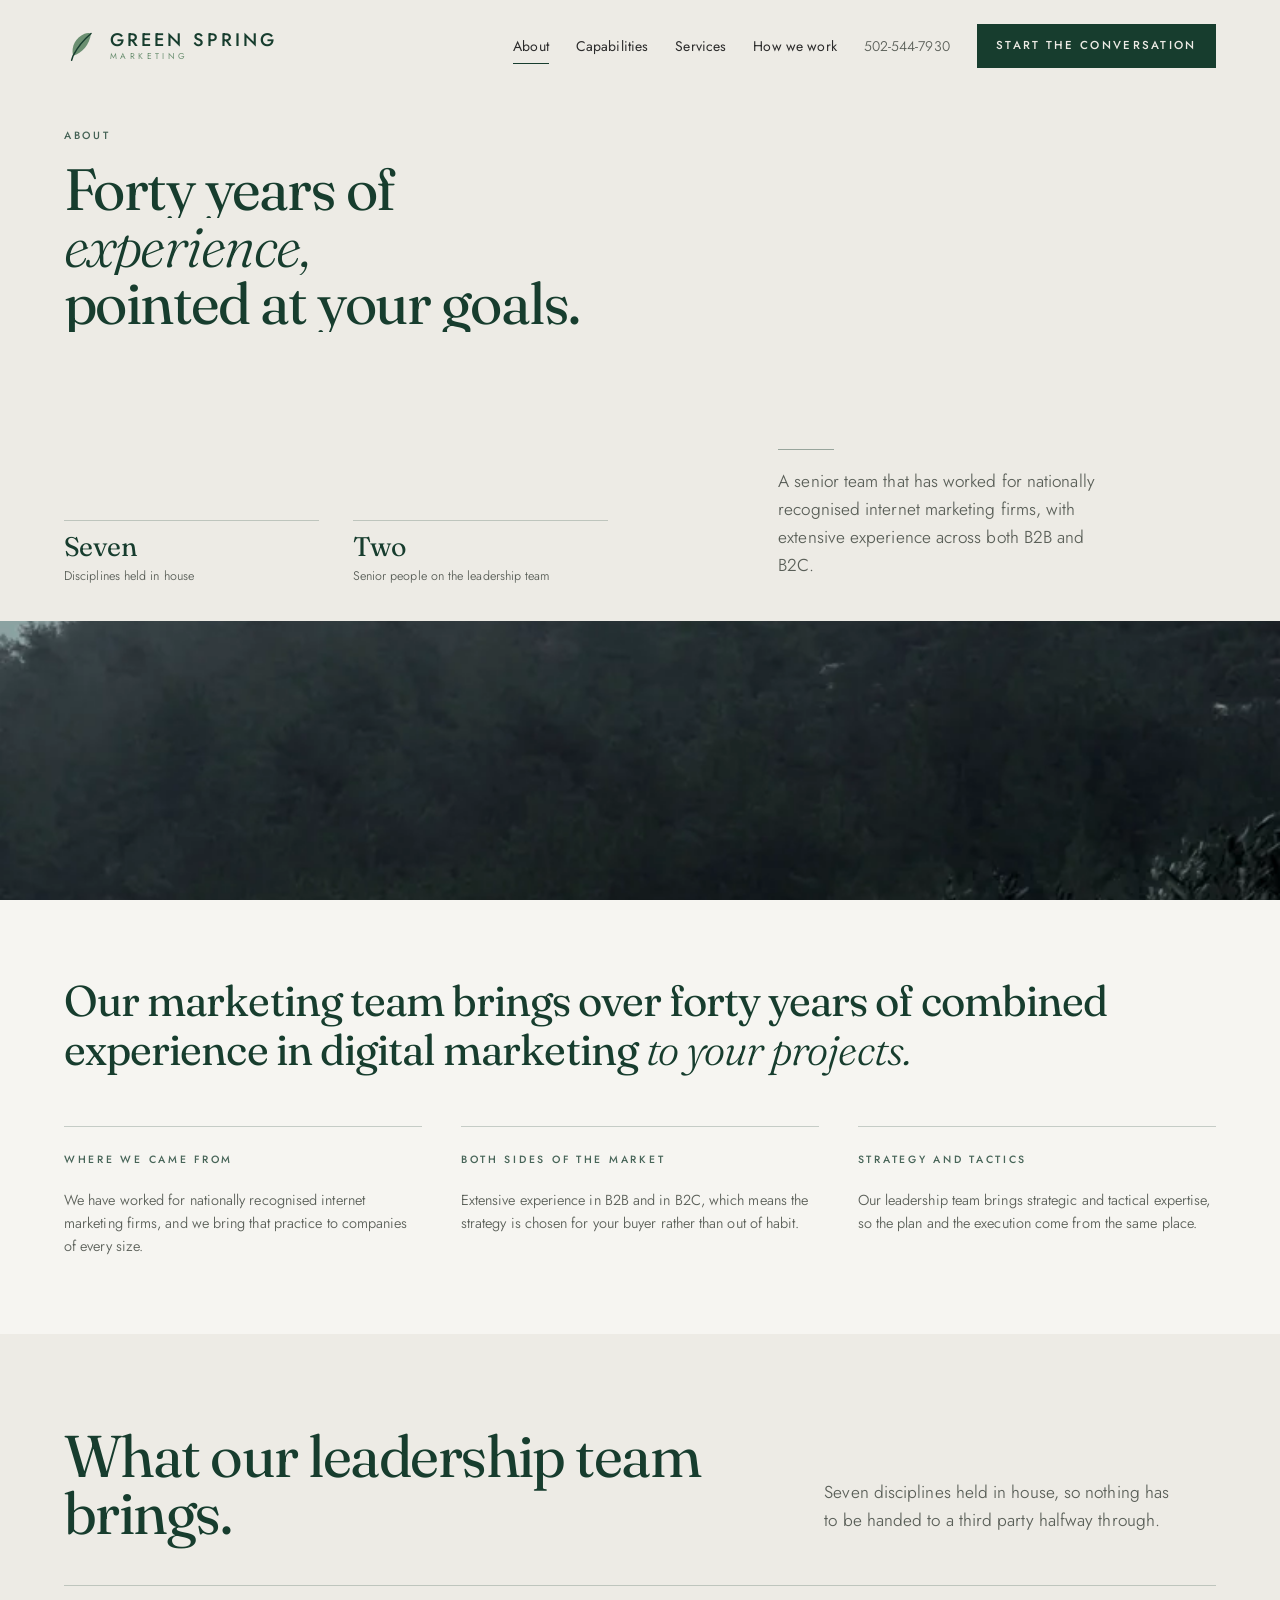
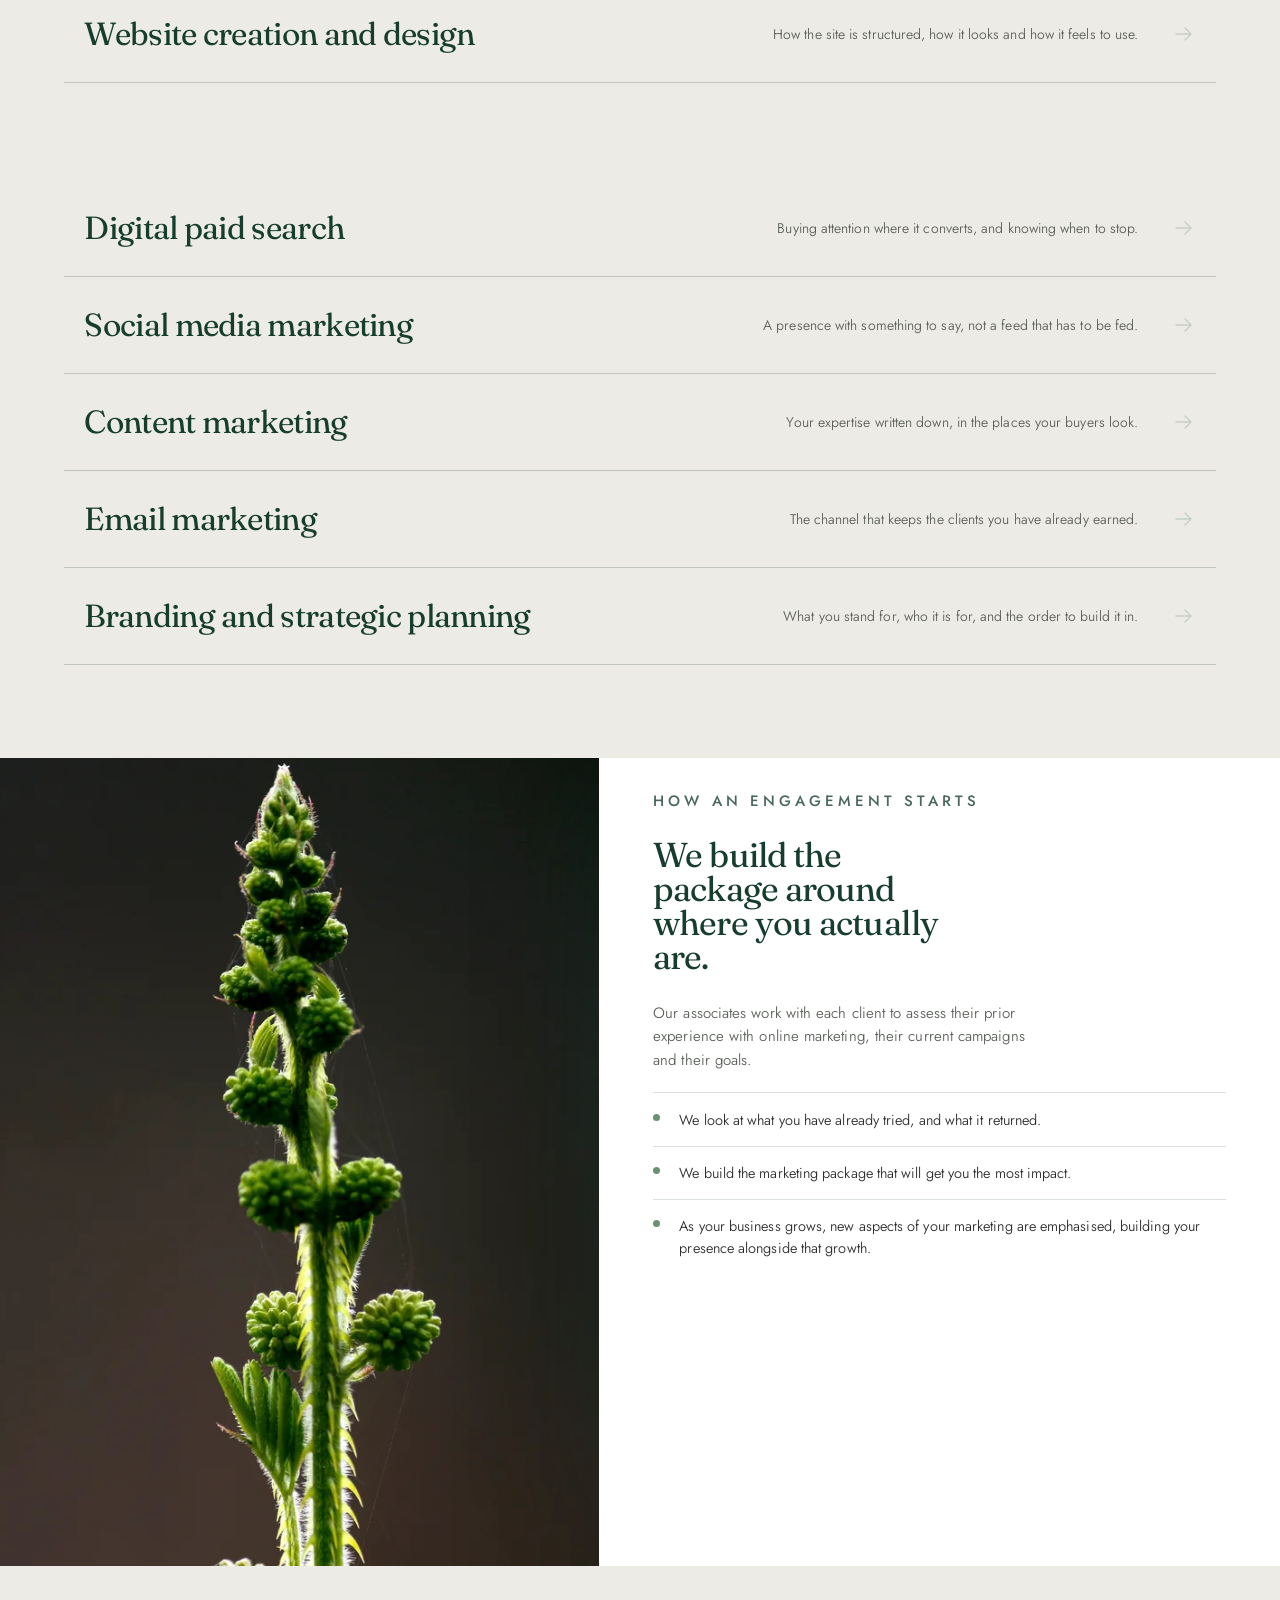
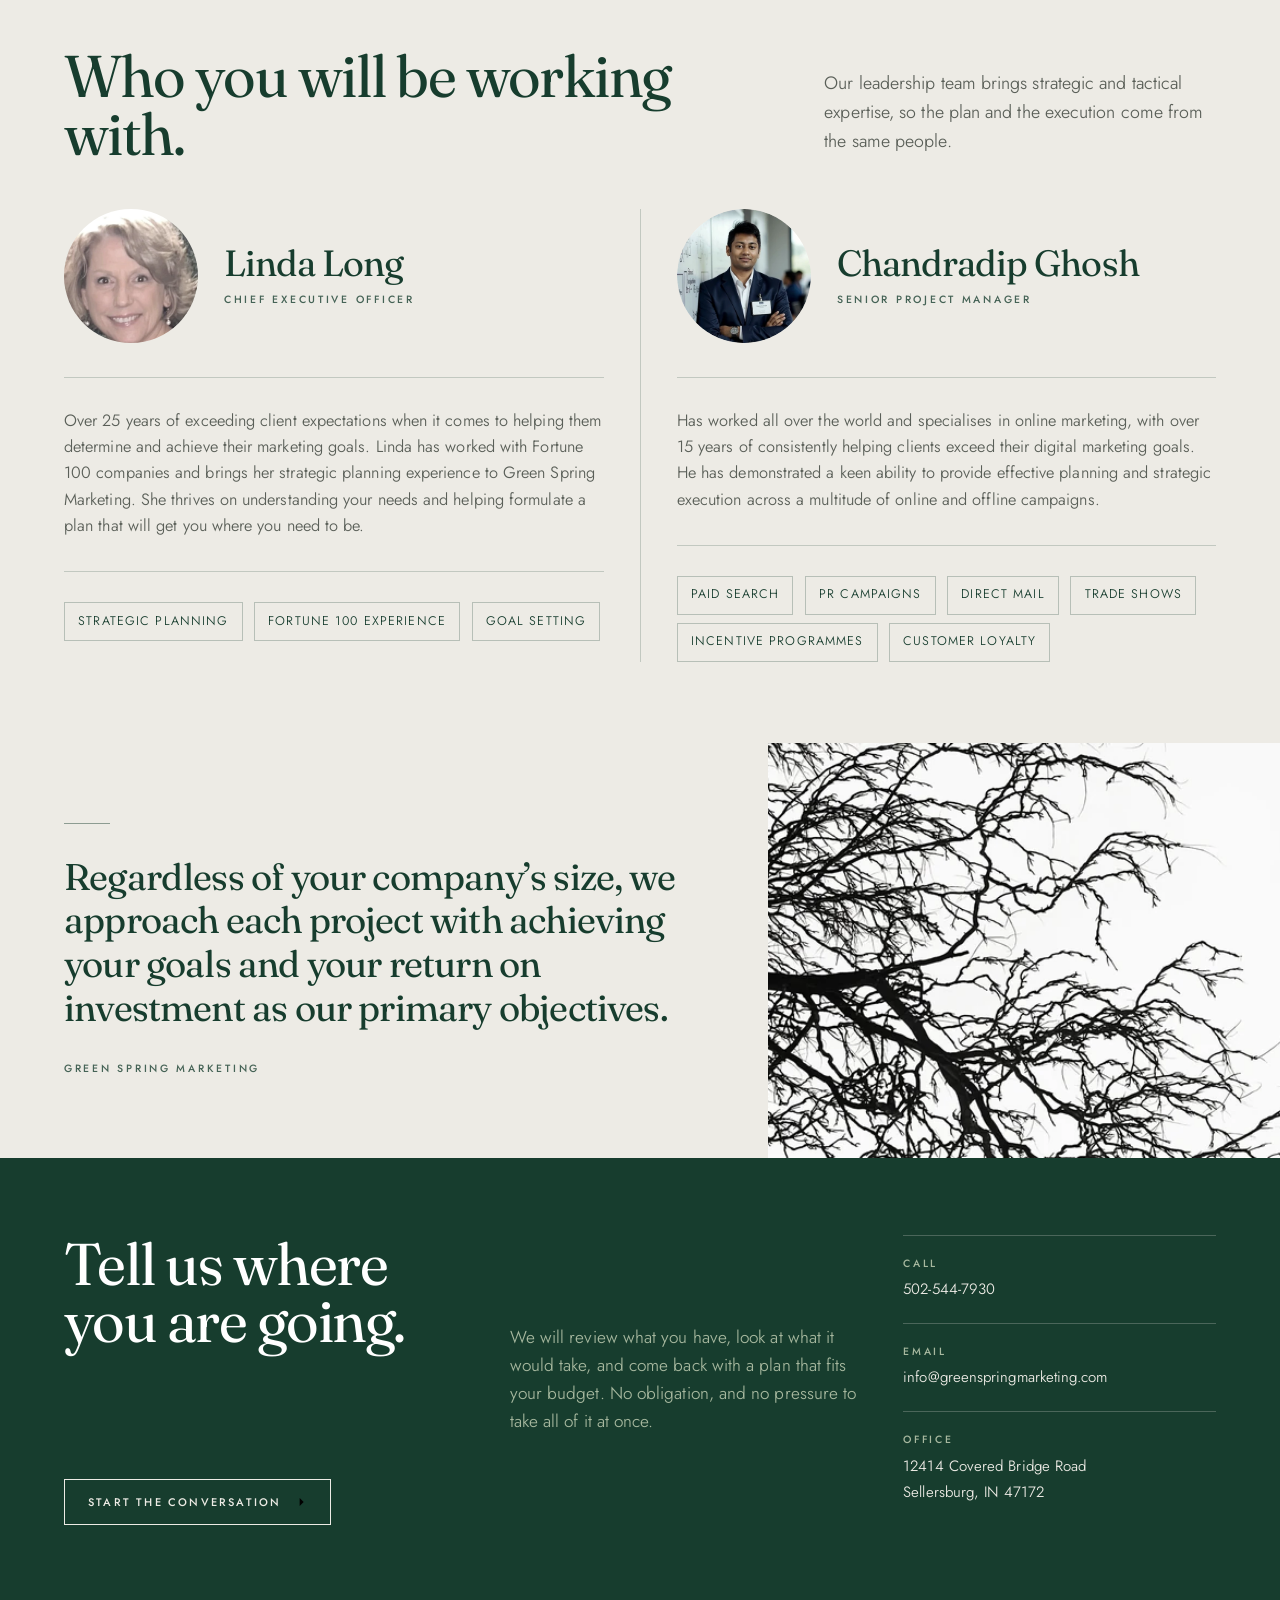
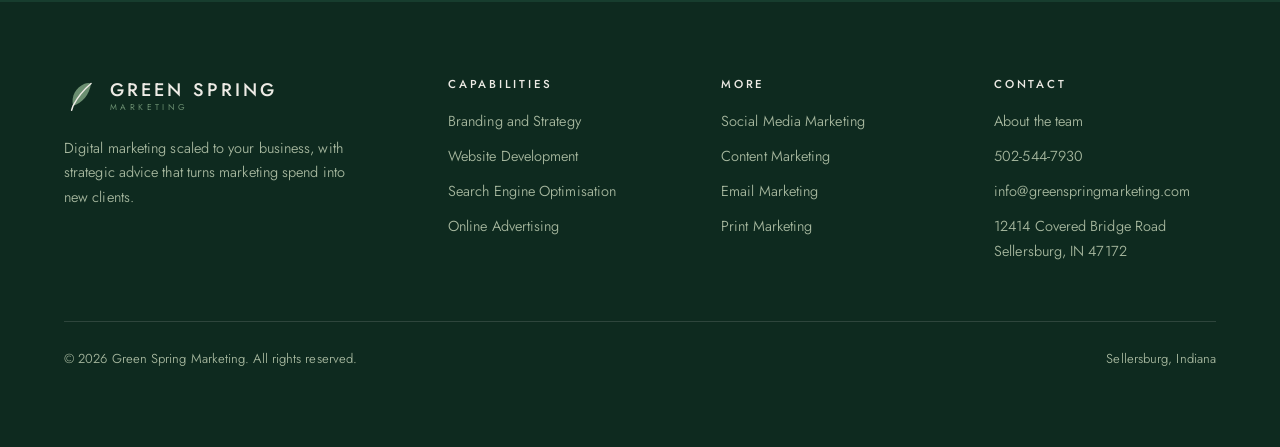
==== commit 19d31d50: "About: new Chandradip headshot, portraits made circular Rupam supplied a proper conference headshot " ====
--- a/about.html
+++ b/about.html
@@ -10,7 +10,7 @@
 <link rel="preconnect" href="https://fonts.gstatic.com" crossorigin>
 <link href="https://fonts.googleapis.com/css2?family=Fraunces:ital,opsz,wght@0,9..144,300..600;1,9..144,300..500&amp;family=Jost:wght@300;400;500&amp;display=swap" rel="stylesheet">
 <link rel="stylesheet" href="assets/css/site.css?v=15">
-<link rel="stylesheet" href="assets/css/about.css?v=23">
+<link rel="stylesheet" href="assets/css/about.css?v=24">
 </head>
 <body>
 
@@ -243,7 +243,7 @@
                srcset="assets/img/ab-chandradip-360.webp 360w, assets/img/ab-chandradip-720.webp 720w"
                sizes="(max-width:640px) 24vw, 10vw"
                width="720" height="720" loading="lazy"
-               alt="Chandradip Ghosh, Senior Project Manager at Green Spring Marketing.">
+               alt="Chandradip Ghosh, Senior Project Manager at Green Spring Marketing, photographed at a conference.">
         </div>
         <div>
           <h3 class="display who__name">Chandradip Ghosh</h3>
--- a/assets/css/about.css
+++ b/assets/css/about.css
@@ -152,9 +152,9 @@
 
 .who__top{display:flex;align-items:center;gap:clamp(18px,2vw,30px)}
 .who__face{flex:0 0 auto;width:clamp(104px,10.5vw,165px);overflow:hidden;
-  background:var(--stone-warm)}
+  border-radius:50%}
 .who__face img{width:100%;height:auto;aspect-ratio:1;object-fit:cover;
-  object-position:center center;filter:grayscale(.14)}
+  object-position:center center;filter:grayscale(.1)}
 .who__name{color:var(--forest);font-size:clamp(27px,2.85vw,46px);
   line-height:1.02;margin-bottom:.3em}
 .who__role{color:var(--forest);opacity:.78}
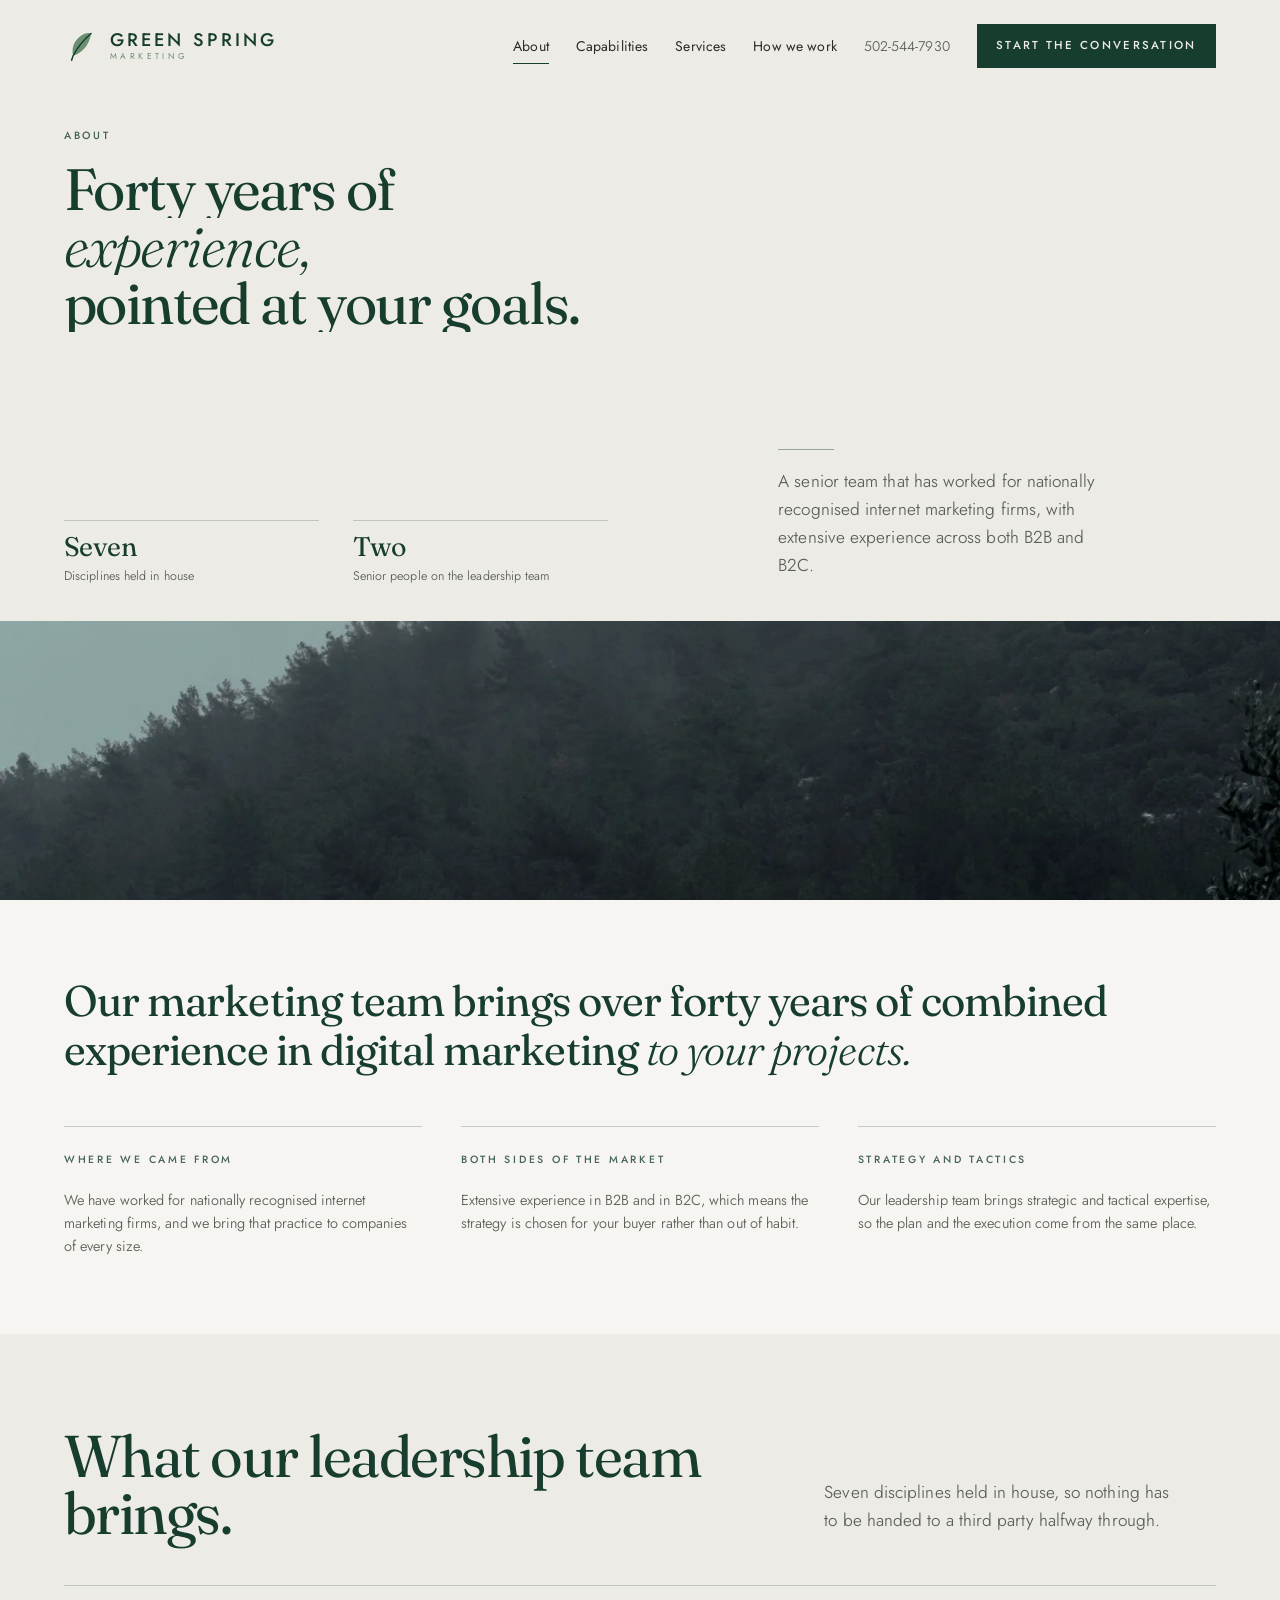
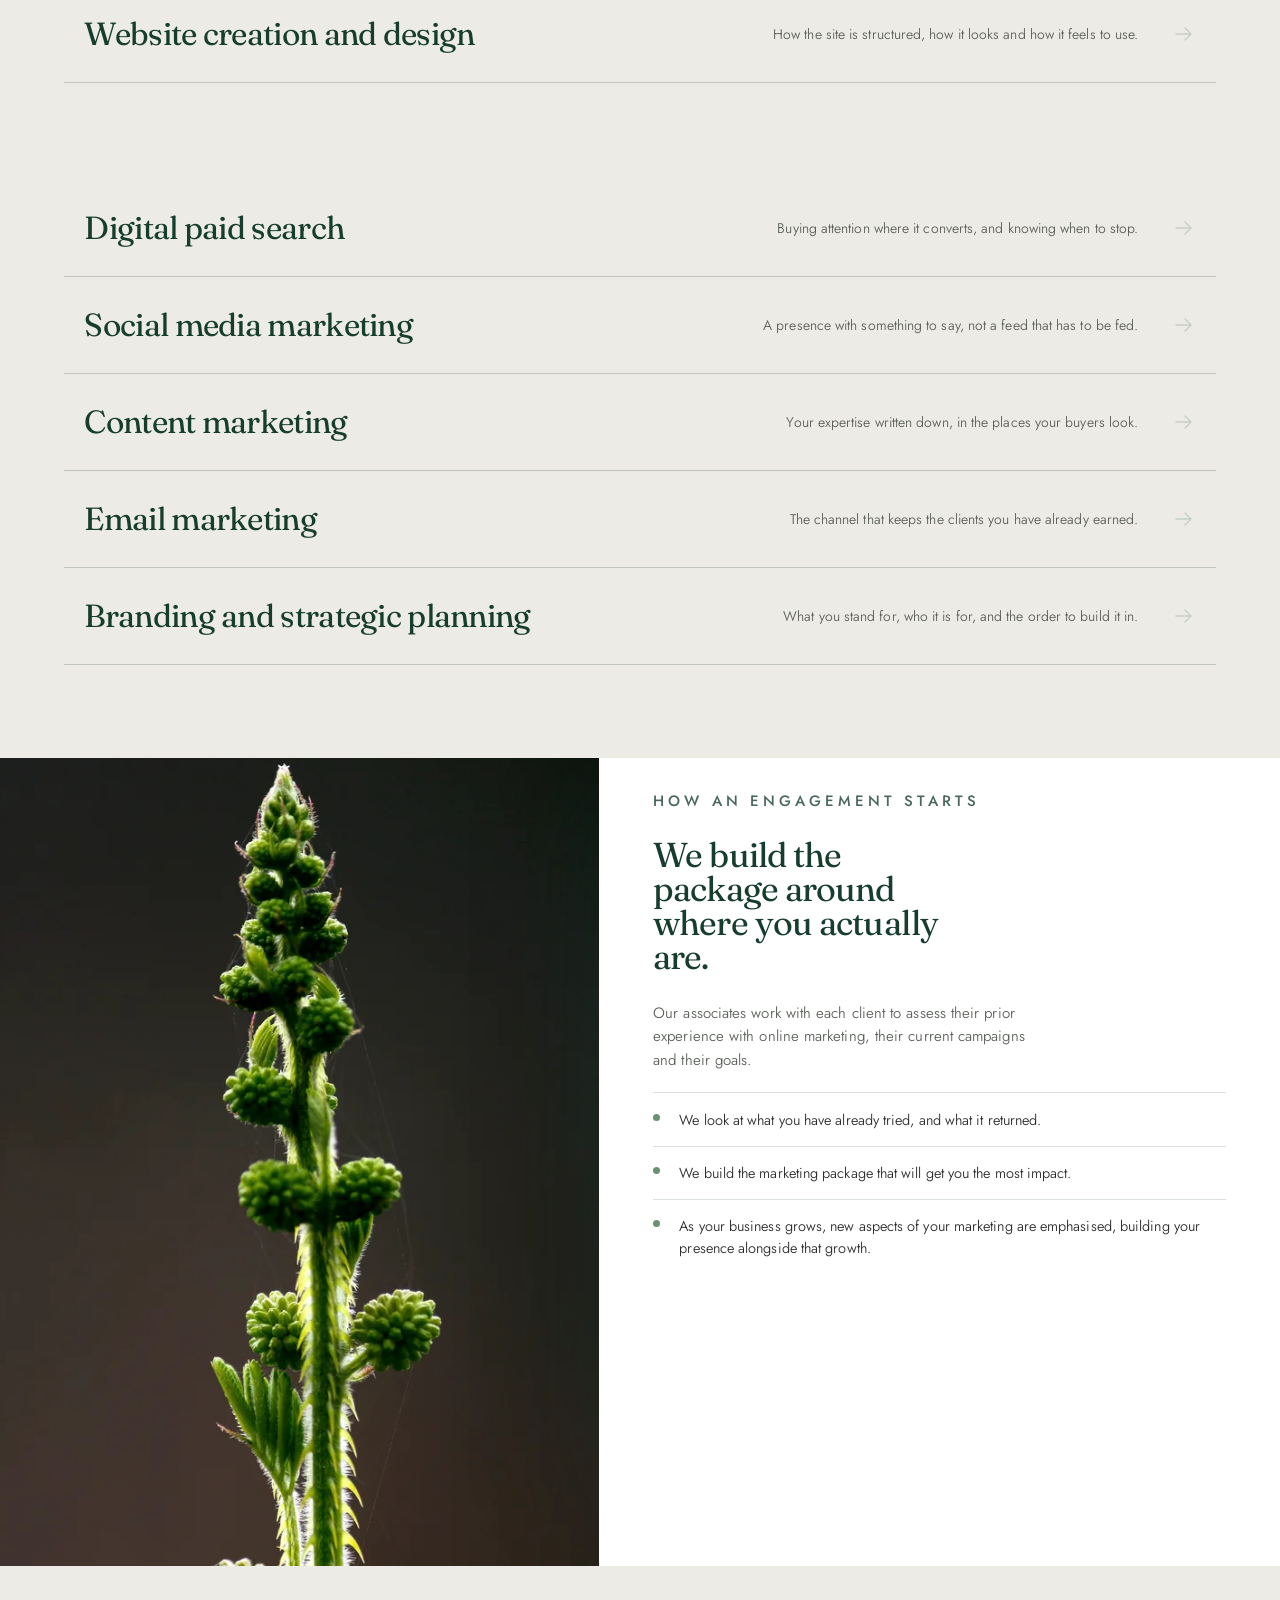
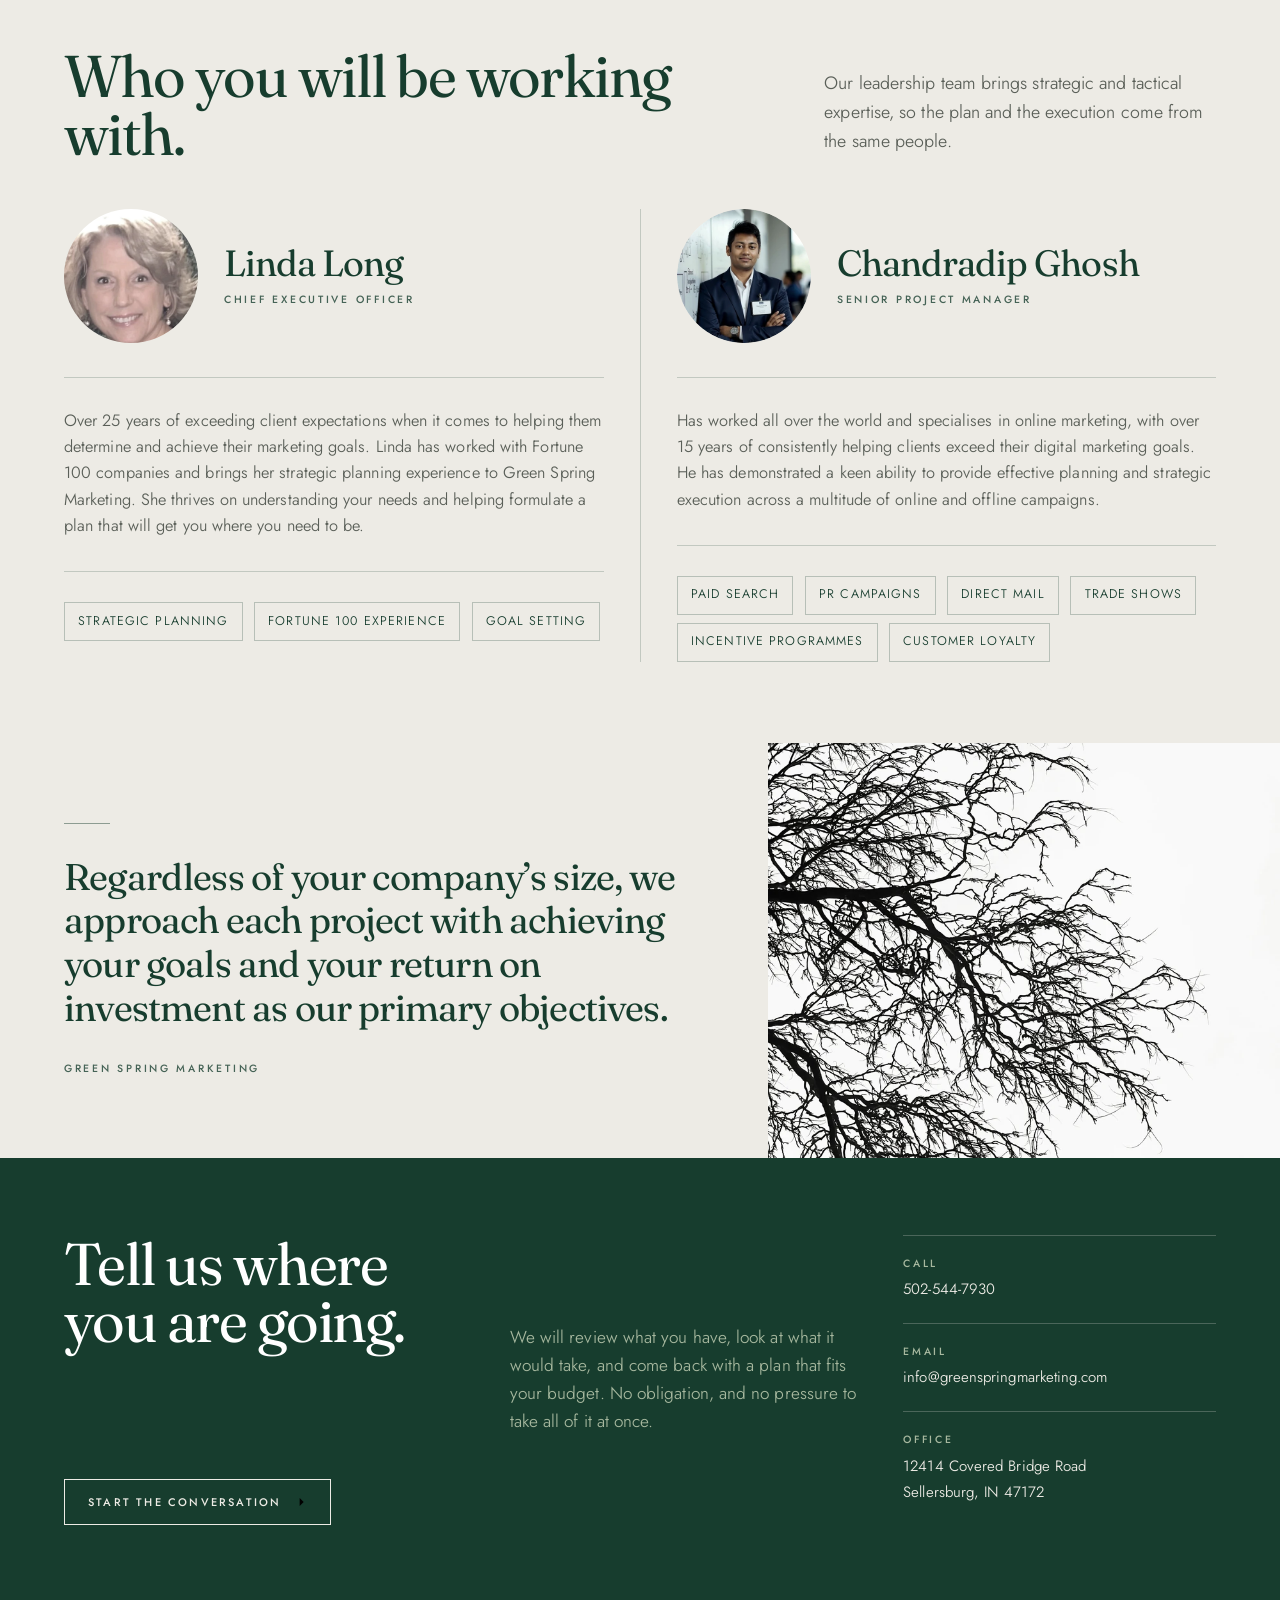
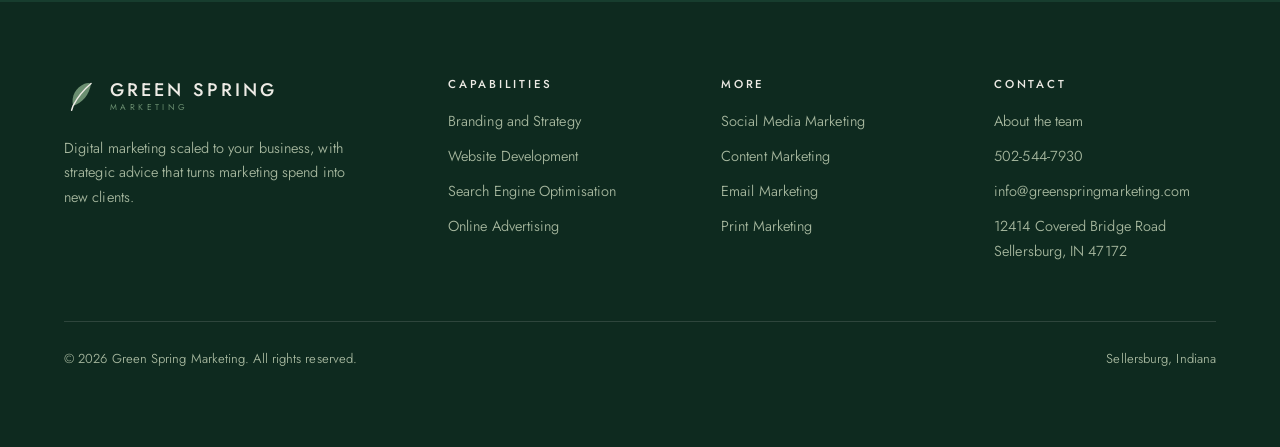
==== commit 1deb40c9: "Fix duplicated nav block left on both pages When the shared nav and footer went in, the replacement " ====
--- a/about.html
+++ b/about.html
@@ -9,7 +9,7 @@
 <link rel="preconnect" href="https://fonts.googleapis.com">
 <link rel="preconnect" href="https://fonts.gstatic.com" crossorigin>
 <link href="https://fonts.googleapis.com/css2?family=Fraunces:ital,opsz,wght@0,9..144,300..600;1,9..144,300..500&amp;family=Jost:wght@300;400;500&amp;display=swap" rel="stylesheet">
-<link rel="stylesheet" href="assets/css/site.css?v=15">
+<link rel="stylesheet" href="assets/css/site.css?v=16">
 <link rel="stylesheet" href="assets/css/about.css?v=24">
 </head>
 <body>
@@ -58,24 +58,6 @@
     <span>12414 Covered Bridge Road, Sellersburg, IN 47172</span>
   </div>
 </nav>
-    <button class="nav__burger" id="burger" aria-label="Open menu" aria-expanded="false" aria-controls="menu">
-      <span></span><span></span>
-    </button>
-  </div>
-</header>
-
-<nav class="menu" id="menu" aria-label="Mobile">
-  <a href="about.html" style="--i:0">About</a>
-  <a href="index.html#capabilities" style="--i:1">Capabilities</a>
-  <a href="index.html#services" style="--i:2">Services</a>
-  <a href="index.html#method" style="--i:3">How we work</a>
-  <a href="#contact" style="--i:4">Contact</a>
-  <div class="menu__foot">
-    <a href="tel:+15025447930">502-544-7930</a>
-    <a href="mailto:info@greenspringmarketing.com">info@greenspringmarketing.com</a>
-    <span>12414 Covered Bridge Road, Sellersburg, IN 47172</span>
-  </div>
-</nav>
 
 <main id="top">
 
@@ -364,6 +346,6 @@
   </div>
 </footer>
 
-<script src="assets/js/site.js?v=14" defer></script>
+<script src="assets/js/site.js?v=15" defer></script>
 </body>
 </html>
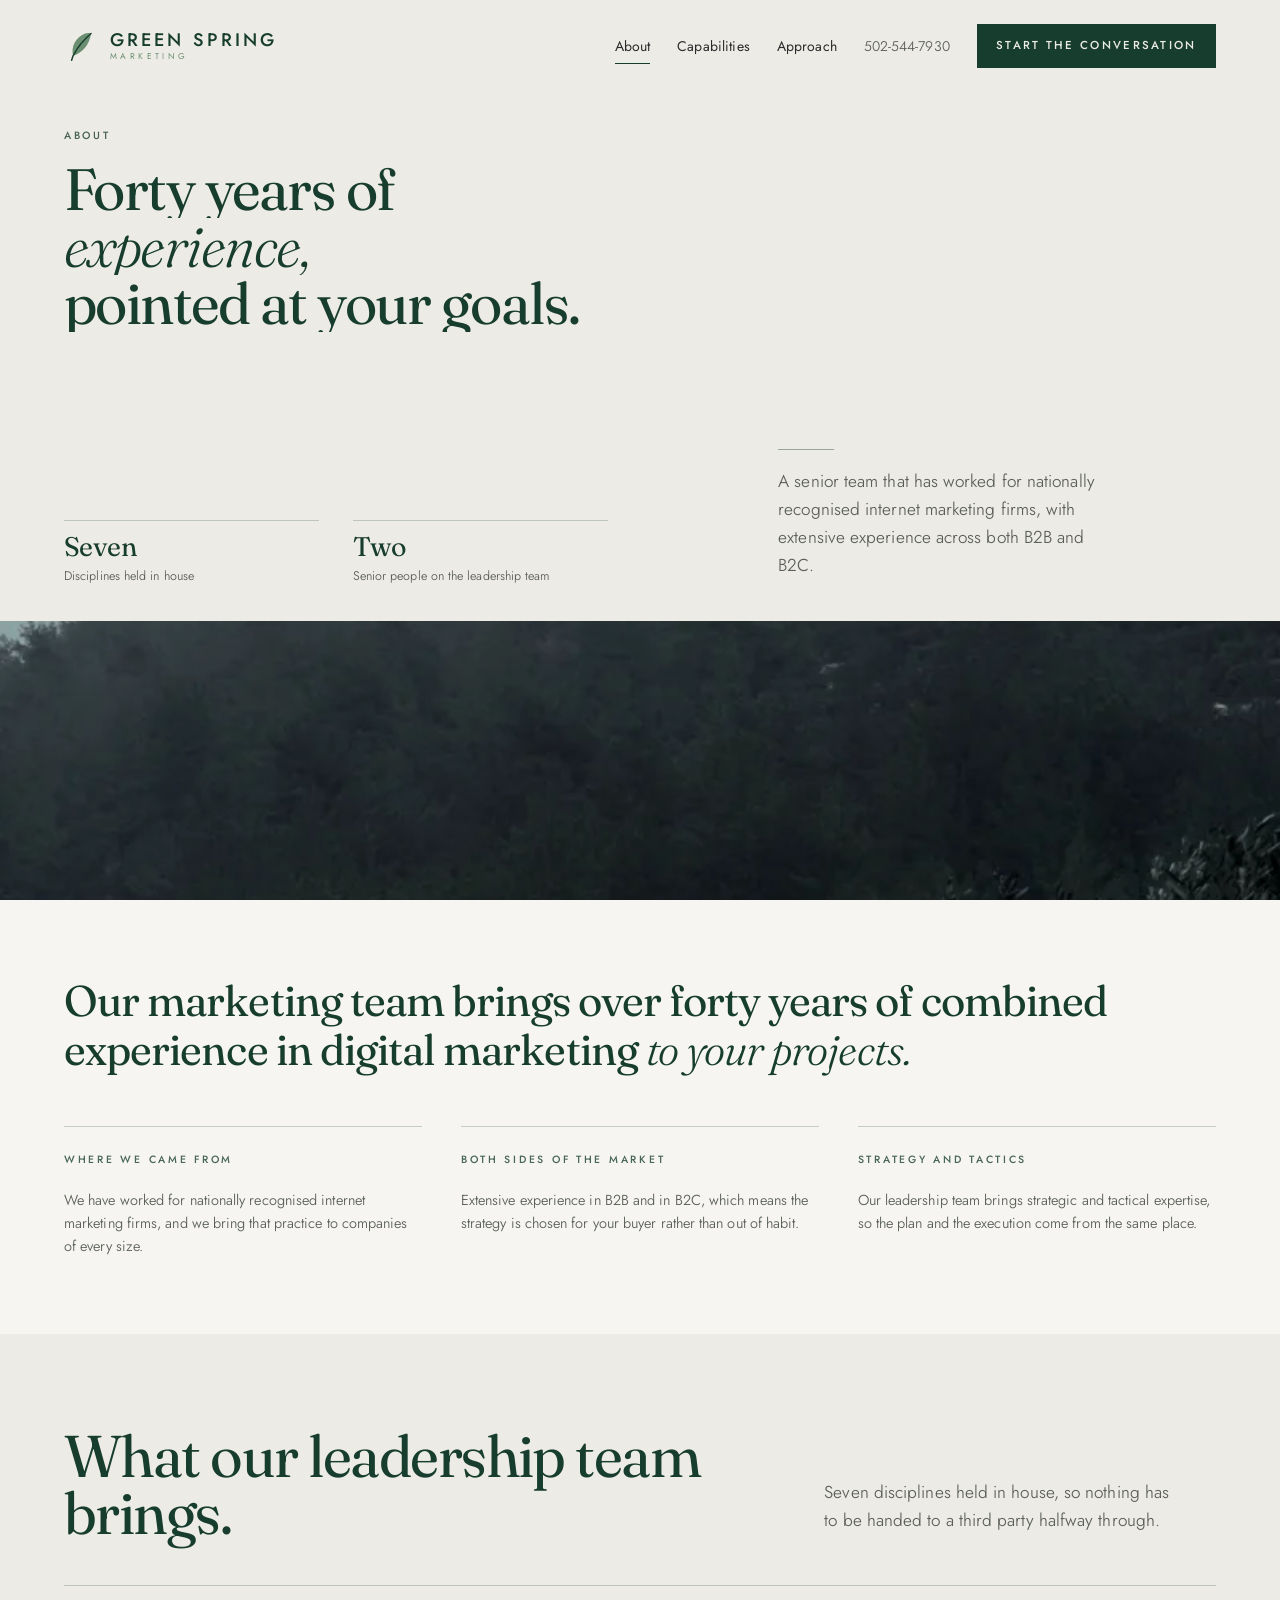
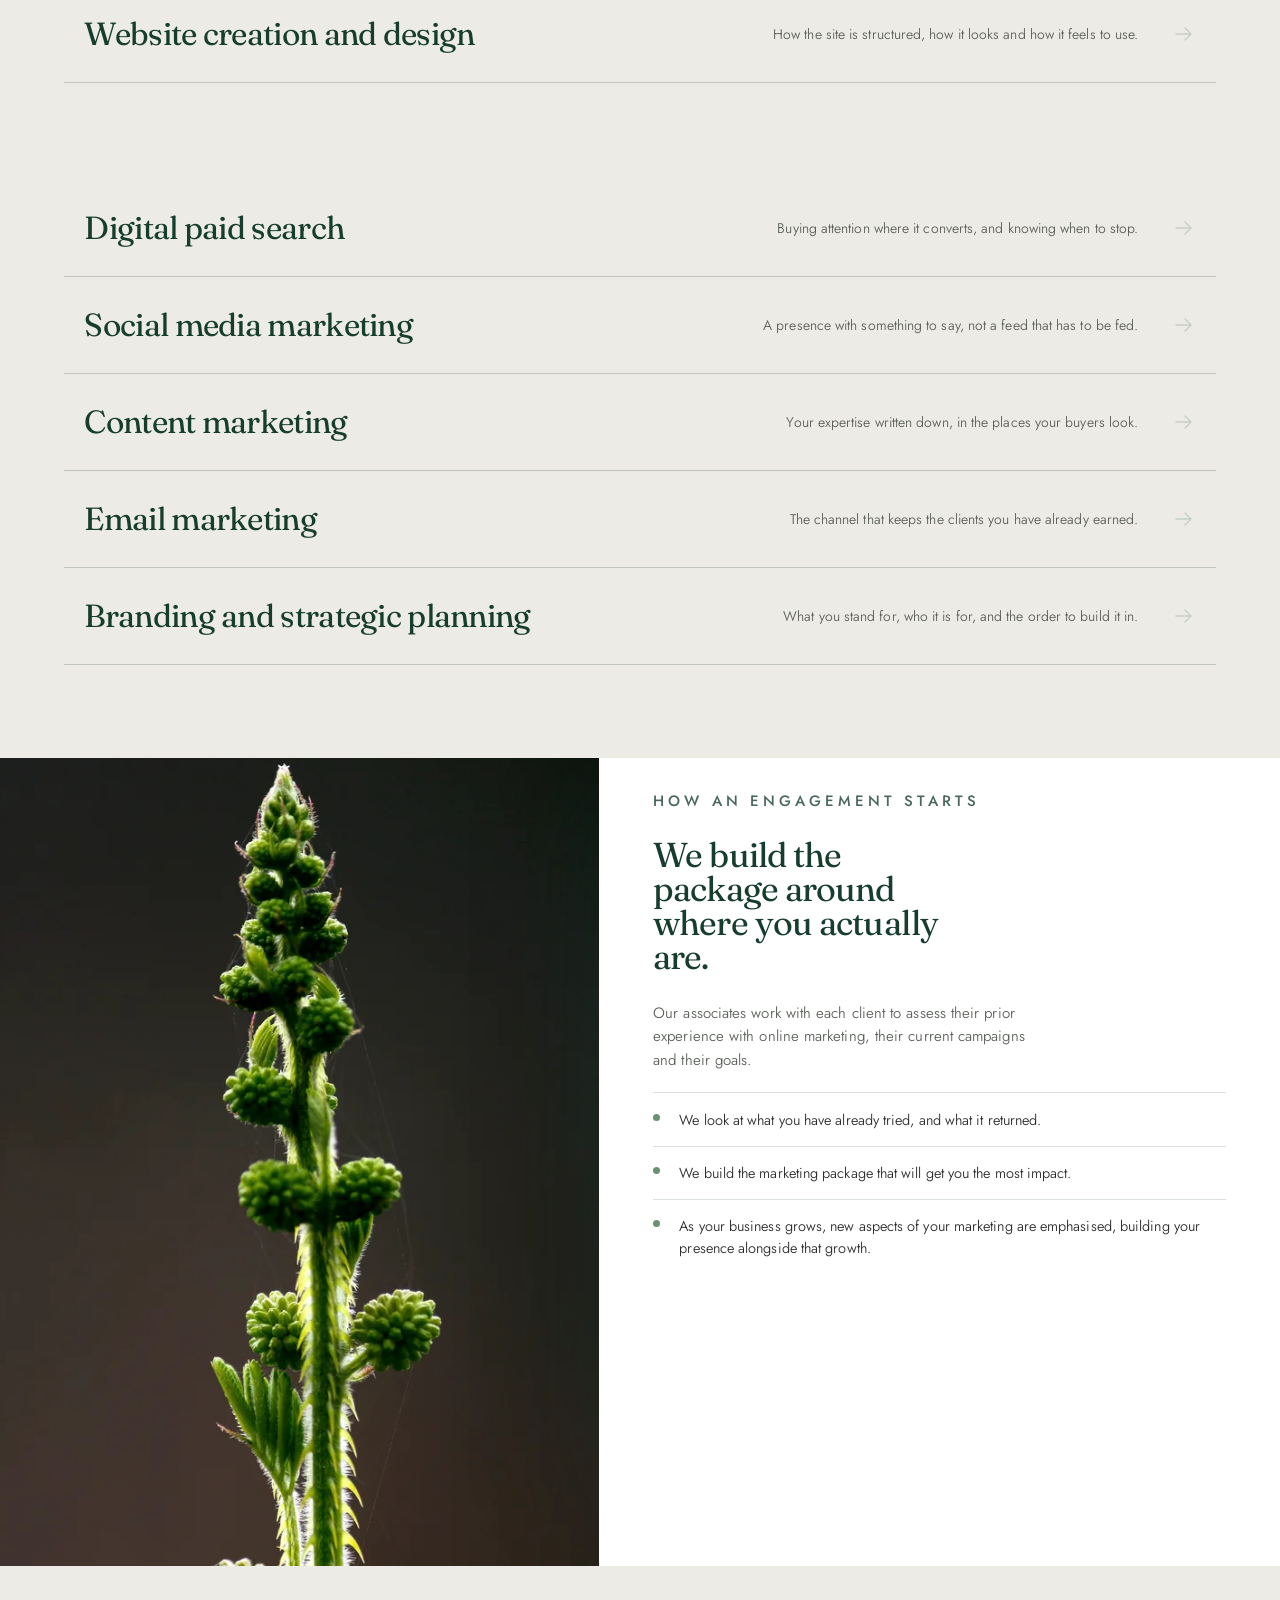
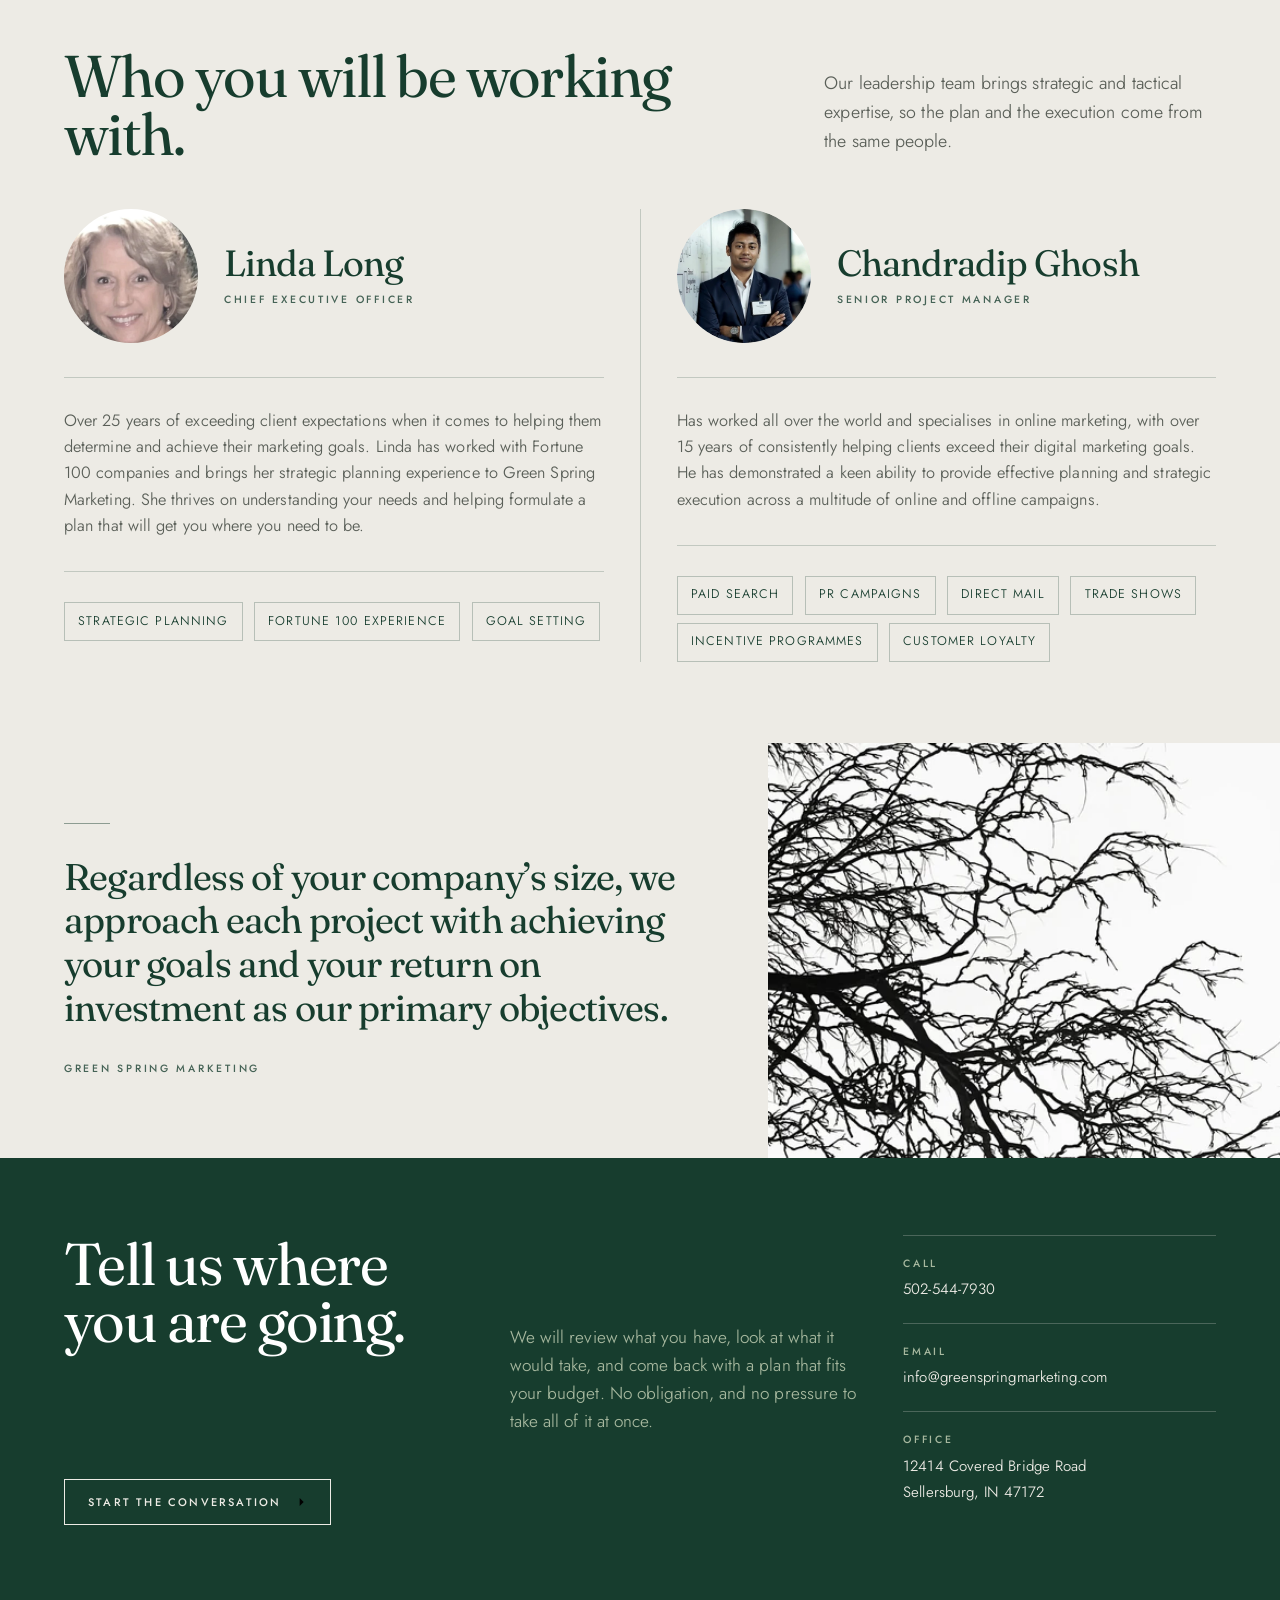
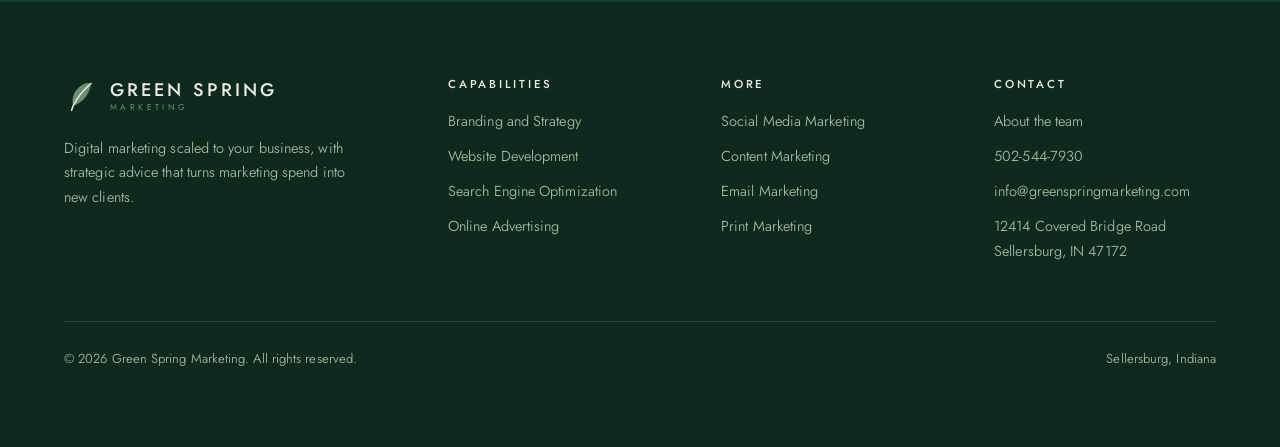
==== commit f4ca1b55: "Update branding and marketing content; revise navigation and section headings; optimize JavaScript f" ====
--- a/about.html
+++ b/about.html
@@ -9,8 +9,16 @@
 <link rel="preconnect" href="https://fonts.googleapis.com">
 <link rel="preconnect" href="https://fonts.gstatic.com" crossorigin>
 <link href="https://fonts.googleapis.com/css2?family=Fraunces:ital,opsz,wght@0,9..144,300..600;1,9..144,300..500&amp;family=Jost:wght@300;400;500&amp;display=swap" rel="stylesheet">
-<link rel="stylesheet" href="assets/css/site.css?v=16">
+<link rel="stylesheet" href="assets/css/site.css?v=27">
 <link rel="stylesheet" href="assets/css/about.css?v=24">
+<noscript><style>
+  .rv{opacity:1;transform:none}
+  .mask>span{transform:none}
+  .rule,.flow__rail{transform:scaleX(1)}
+  .flow__node{transform:scale(1)}
+  .hero__media::after{transform:scaleY(0)}
+  .hero__media img,.cap__frame img,.ab-grow__media img{transform:none}
+</style></noscript>
 </head>
 <body>
 
@@ -35,8 +43,7 @@
     <nav class="nav__links" aria-label="Primary">
       <a class="nav__link" href="about.html">About</a>
       <a class="nav__link" href="index.html#capabilities">Capabilities</a>
-      <a class="nav__link" href="index.html#services">Services</a>
-      <a class="nav__link" href="index.html#method">How we work</a>
+      <a class="nav__link" href="index.html#approach">Approach</a>
       <a class="nav__tel" href="tel:+15025447930">502-544-7930</a>
       <a class="btn btn--solid nav__cta" href="#contact">Start the conversation</a>
     </nav>
@@ -49,8 +56,7 @@
 <nav class="menu" id="menu" aria-label="Mobile">
   <a href="about.html" style="--i:0">About</a>
   <a href="index.html#capabilities" style="--i:1">Capabilities</a>
-  <a href="index.html#services" style="--i:2">Services</a>
-  <a href="index.html#method" style="--i:3">How we work</a>
+  <a href="index.html#approach" style="--i:2">Approach</a>
   <a href="#contact" style="--i:4">Contact</a>
   <div class="menu__foot">
     <a href="tel:+15025447930">502-544-7930</a>
@@ -314,19 +320,19 @@
       <div>
         <h4>Capabilities</h4>
         <ul>
-          <li><a href="index.html#services">Branding and Strategy</a></li>
-          <li><a href="index.html#services">Website Development</a></li>
-          <li><a href="index.html#services">Search Engine Optimisation</a></li>
-          <li><a href="index.html#services">Online Advertising</a></li>
+          <li><a href="index.html#capabilities">Branding and Strategy</a></li>
+          <li><a href="index.html#capabilities">Website Development</a></li>
+          <li><a href="index.html#capabilities">Search Engine Optimization</a></li>
+          <li><a href="index.html#capabilities">Online Advertising</a></li>
         </ul>
       </div>
       <div>
         <h4>More</h4>
         <ul>
-          <li><a href="index.html#services">Social Media Marketing</a></li>
-          <li><a href="index.html#services">Content Marketing</a></li>
-          <li><a href="index.html#services">Email Marketing</a></li>
-          <li><a href="index.html#services">Print Marketing</a></li>
+          <li><a href="index.html#capabilities">Social Media Marketing</a></li>
+          <li><a href="index.html#capabilities">Content Marketing</a></li>
+          <li><a href="index.html#capabilities">Email Marketing</a></li>
+          <li><a href="index.html#capabilities">Print Marketing</a></li>
         </ul>
       </div>
       <div>
@@ -346,6 +352,6 @@
   </div>
 </footer>
 
-<script src="assets/js/site.js?v=15" defer></script>
+<script src="assets/js/site.js?v=19" defer></script>
 </body>
 </html>
--- a/assets/css/site.css
+++ b/assets/css/site.css
@@ -20,7 +20,7 @@
   --nav-h:92px;
   --gut:clamp(20px,5vw,72px);
   --maxw:1520px;
-  --rhythm:clamp(84px,10vw,160px);   /* one vertical rhythm unit, used everywhere */
+  --rhythm:clamp(64px,7vw,116px);    /* one vertical rhythm unit, used everywhere */
   --ease:cubic-bezier(.22,.61,.36,1);
   --ease-out:cubic-bezier(.16,1,.3,1);
 }
@@ -161,7 +161,7 @@
 .hero{position:relative;min-height:calc(100svh - var(--nav-h));margin-top:var(--nav-h);
   display:flex;align-items:stretch;overflow:hidden;background:var(--stone)}
 .hero__media{position:absolute;inset:0}
-.hero__media img{width:100%;height:100%;object-fit:cover;object-position:30% 62%;
+.hero__media img{width:100%;height:100%;object-fit:cover;object-position:30% 100%;
   transform:scale(1.1);transition:transform 2.4s var(--ease-out);will-change:transform}
 .loaded .hero__media img{transform:scale(1)}
 .hero__media::after{content:"";position:absolute;inset:0;background:var(--stone);
@@ -177,9 +177,13 @@
 .hero__h1{color:var(--forest);margin-bottom:clamp(16px,1.6vw,24px);
   font-size:clamp(35px,4.9vw,70px)}
 .hero__h1 em{font-style:italic;font-weight:300}
-.hero__sub{color:var(--ink-soft);margin-bottom:clamp(26px,2.6vw,38px);max-width:34ch}
+.hero__sub{color:var(--ink-soft);margin-bottom:clamp(14px,1.4vw,20px);max-width:32ch}
+.hero__sub2{color:var(--ink-soft);max-width:40ch;
+  font-size:clamp(14.5px,1.02vw,16.5px);line-height:1.6;
+  margin-bottom:clamp(24px,2.4vw,34px)}
 .hero__cue{position:absolute;left:var(--gut);bottom:clamp(24px,3.4vh,44px);
   display:flex;align-items:flex-end;gap:16px;color:var(--white)}
+.hero__cueText{display:flex;flex-direction:column}
 .hero__cue i{display:block;width:1px;height:44px;background:currentColor;opacity:.75;
   animation:cue 2.4s var(--ease) infinite}
 .hero__cue span{display:block;line-height:1.85}
@@ -189,50 +193,35 @@
   100%{transform:scaleY(0);transform-origin:bottom}}
 
 /* ==========================================================================
-   Foundation. One quiet centred statement. No image, maximum air.
-   ========================================================================== */
-.found{background:var(--stone);display:flex;flex-direction:column;
-  min-height:calc(100svh - var(--nav-h))}
-
-/* the head takes only what it needs, the panels take the rest of the screen */
-.found__head{flex:0 0 auto;display:grid;grid-template-columns:minmax(0,1fr) minmax(0,44%);
-  gap:clamp(24px,4vw,72px);align-items:end;
-  padding-block:clamp(40px,5.4vh,76px)}
-.found__head h2{color:var(--forest);max-width:9ch}
-.found__head .rule{width:72px;margin-top:clamp(20px,2.4vh,32px);opacity:.4}
-.found__head p{color:var(--ink-soft);max-width:44ch;padding-bottom:.35em}
-
-/* full bleed to the section edges, equal halves, filling the remaining height */
-.split{flex:1 1 auto;display:grid;grid-template-columns:1fr 1fr;align-items:stretch;min-height:0}
-.split__half{display:flex;flex-direction:column;
-  padding:clamp(30px,4.2vh,58px) var(--gut) clamp(34px,4.6vh,64px)}
-.split__half:first-child{padding-left:max(var(--gut),calc(50vw - var(--maxw) / 2 + var(--gut)))}
-.split__half:last-child{padding-right:max(var(--gut),calc(50vw - var(--maxw) / 2 + var(--gut)))}
-.split__half .label{flex:0 0 auto;margin-bottom:clamp(20px,2.6vh,34px)}
-/* the points divide the panel into equal bands, so the height is structure
-   rather than slack */
-.split__list{list-style:none;margin:0;padding:0;flex:1 1 auto;
-  display:flex;flex-direction:column;gap:0}
-.split__list li{flex:1 1 0;display:flex;align-items:center;
-  padding-block:clamp(12px,1.6vh,20px);border-top:1px solid currentColor;
-  font-size:clamp(15px,1.18vw,19px);line-height:1.5;letter-spacing:-.005em}
-.split__half--plain{background:var(--white)}
-.split__half--plain .label{color:var(--forest);opacity:.78}
-.split__half--plain .split__list{color:var(--charcoal)}
-.split__half--plain .split__list li{border-top-color:rgba(23,61,46,.18)}
-.split__half--brand{background:var(--forest)}
-.split__half--brand .label{color:var(--moss)}
-.split__half--brand .split__list{color:var(--stone)}
-.split__half--brand .split__list li{border-top-color:rgba(237,235,229,.26)}
+   A firmer foundation. Type led, no comparison panels. The section carries
+   one idea at large scale and then hands off to the four disciplines.
+   ========================================================================== */
+.found{background:var(--stone);padding-block:var(--rhythm)}
+.found__bridge{font-family:var(--serif);font-weight:400;color:var(--forest);
+  font-size:clamp(23px,2.8vw,44px);line-height:1.2;letter-spacing:-.024em;
+  padding-bottom:clamp(26px,3vw,44px);margin-bottom:clamp(30px,3.4vw,50px);
+  border-bottom:1px solid rgba(23,61,46,.22)}
+.found__in{display:grid;grid-template-columns:minmax(0,1fr) minmax(0,46%);
+  gap:clamp(28px,4.5vw,90px);align-items:start}
+.found__lead{min-width:0}
+.found__eyebrow{color:var(--forest);opacity:.78;margin-bottom:clamp(18px,2vw,28px)}
+.found__h2{color:var(--forest);font-size:clamp(36px,5.4vw,84px);line-height:.98;
+  letter-spacing:-.028em;max-width:8.5ch}
+.found__body{display:flex;flex-direction:column;gap:clamp(18px,2vw,26px);
+  padding-top:clamp(6px,1.2vw,18px)}
+.found__body p{color:var(--ink-soft);font-size:clamp(16.5px,1.32vw,21px);line-height:1.6}
+.found__callout{color:var(--forest);font-family:var(--serif);font-weight:400;
+  font-size:clamp(20px,1.95vw,30px);line-height:1.22;letter-spacing:-.02em;
+  margin-top:clamp(10px,1.4vw,20px);padding-top:clamp(20px,2.2vw,30px);
+  border-top:1px solid rgba(23,61,46,.22)}
 
 /* ==========================================================================
    Capabilities. Four frames on a staggered baseline, not a card grid.
    ========================================================================== */
-.caps{padding-block:var(--rhythm);background:var(--stone-warm)}
+.caps{padding-block:calc(var(--rhythm) * .86);background:var(--stone-warm)}
 .caps__head{display:grid;grid-template-columns:1fr auto;align-items:end;
-  gap:24px;margin-bottom:clamp(44px,5vw,80px)}
+  gap:24px;margin-bottom:clamp(34px,3.8vw,60px)}
 .caps__head h2{color:var(--forest);max-width:14ch}
-.caps__head p{color:var(--ink-soft);max-width:30ch;text-align:right}
 .caps__row{display:grid;grid-template-columns:repeat(4,1fr);gap:clamp(16px,1.9vw,32px)}
 .cap{position:relative}
 .cap:nth-child(even){margin-top:clamp(30px,4.4vw,74px)}
@@ -264,107 +253,47 @@
 .stmt__copy .label{color:var(--moss);margin-bottom:clamp(20px,2vw,30px)}
 .stmt__copy h2{color:var(--white);margin-bottom:clamp(22px,2.2vw,32px)}
 .stmt__copy p{color:var(--moss);margin-bottom:1.15em}
-.stmt__copy p:last-of-type{margin-bottom:clamp(30px,3vw,42px)}
-
-/* ==========================================================================
-   Figures. Forest band, one row, counted up.
-   ========================================================================== */
-.figs{background:var(--forest);color:var(--stone);padding-block:clamp(64px,7.5vw,110px)}
-.figs__row{display:grid;grid-template-columns:repeat(4,1fr);gap:clamp(24px,3vw,48px)}
-.fig{border-top:1px solid rgba(237,235,229,.22);padding-top:clamp(20px,2vw,30px)}
-.fig__n{font-family:var(--serif);font-size:clamp(46px,5.4vw,82px);line-height:.92;
-  color:var(--white);letter-spacing:-.03em;display:flex;align-items:baseline;gap:.04em}
-.fig__n sub{font-size:.42em;vertical-align:baseline;bottom:0;position:relative;color:var(--moss)}
-.fig__l{margin-top:.85em;color:var(--moss);font-size:clamp(13px,.95vw,15px);
-  line-height:1.55;max-width:22ch}
-
-/* ==========================================================================
-   Capability map. A drawn branching diagram, not a grid of cards. One trunk,
-   four branches, eight labelled services hanging off them.
-   ========================================================================== */
-.map{padding-block:var(--rhythm);background:var(--stone)}
-.map__head{display:grid;grid-template-columns:minmax(0,1fr) minmax(0,38%);
-  gap:clamp(20px,3vw,56px);align-items:end;margin-bottom:clamp(46px,5.2vw,80px)}
-.map__head h2{color:var(--forest);max-width:15ch}
-.map__head p{color:var(--ink-soft);max-width:38ch;padding-bottom:.4em}
-
-.map__trunk{position:relative;height:1px;background:var(--forest);opacity:.3;
-  transform:scaleX(0);transform-origin:center;transition:transform 1.2s var(--ease-out)}
-.map.in .map__trunk{transform:scaleX(1)}
-
-.map__grid{display:grid;grid-template-columns:repeat(4,1fr);gap:clamp(18px,2.6vw,46px)}
-.branch{position:relative;padding-left:clamp(24px,2.2vw,36px);padding-top:clamp(26px,2.6vw,40px)}
-/* the branch itself */
-.branch::before{content:"";position:absolute;left:0;top:0;bottom:14px;width:1px;
-  background:var(--forest);opacity:.3;transform:scaleY(0);transform-origin:top;
-  transition:transform 1s var(--ease-out);transition-delay:var(--d,0ms)}
-.map.in .branch::before{transform:scaleY(1)}
-/* the node where it meets the trunk */
-.branch__node{position:absolute;left:-4px;top:-4px;width:9px;height:9px;border-radius:50%;
+.stmt__copy p:last-of-type{margin-bottom:0}
+.stmt__callout{color:var(--white);font-family:var(--serif);font-weight:400;
+  font-size:clamp(20px,1.95vw,30px);line-height:1.22;letter-spacing:-.02em;
+  margin-top:clamp(22px,2.4vw,34px);padding-top:clamp(20px,2.2vw,30px);
+  border-top:1px solid rgba(237,235,229,.26)}
+
+/* ==========================================================================
+   One connected system. The connected line concept Linda liked, reworked
+   around the four core disciplines in sequence rather than eight services.
+   ========================================================================== */
+.flow{background:var(--stone);padding-block:var(--rhythm)}
+.flow__head{display:grid;grid-template-columns:minmax(0,1fr) minmax(0,40%);
+  gap:clamp(20px,3vw,56px);align-items:end;margin-bottom:clamp(28px,3.2vw,48px)}
+.flow__head h2{color:var(--forest);max-width:14ch}
+.flow__head p{color:var(--ink-soft);max-width:38ch;padding-bottom:.4em}
+
+.flow__rail{height:1px;background:var(--forest);opacity:.28;
+  transform:scaleX(0);transform-origin:left;transition:transform 1.3s var(--ease-out)}
+.flow.in .flow__rail{transform:scaleX(1)}
+
+.flow__row{list-style:none;margin:0;padding:0;
+  display:grid;grid-template-columns:repeat(4,1fr);gap:clamp(16px,2.4vw,44px)}
+.flow__step{position:relative;padding-top:clamp(26px,3vw,44px)}
+/* the arrow that carries one discipline into the next */
+.flow__step::after{content:"";position:absolute;top:-4px;right:calc(-1 * clamp(16px,2.4vw,44px) / 2 - 4px);
+  width:9px;height:9px;border-top:1px solid var(--forest);border-right:1px solid var(--forest);
+  opacity:.5;transform:rotate(45deg)}
+.flow__step:last-child::after{display:none}
+.flow__node{position:absolute;left:0;top:-5px;width:11px;height:11px;border-radius:50%;
   background:var(--forest);transform:scale(0);
-  transition:transform .55s var(--ease-out);transition-delay:var(--d,0ms)}
-.map.in .branch__node{transform:scale(1)}
-
-.branch h3{font-size:clamp(17px,1.4vw,23px);color:var(--forest);
-  margin-bottom:clamp(14px,1.4vw,22px);line-height:1.12}
-.branch__items{list-style:none;margin:0;padding:0}
-.svc{position:relative;display:flex;align-items:center;gap:13px;
-  padding-block:clamp(13px,1.15vw,17px);border-top:1px solid rgba(23,61,46,.14)}
-/* the twig joining each service back to its branch */
-.svc::before{content:"";position:absolute;left:calc(-1 * clamp(24px,2.2vw,36px));top:50%;
-  width:clamp(17px,1.6vw,27px);height:1px;background:var(--forest);opacity:.3;
-  transform:scaleX(0);transform-origin:left;transition:transform .6s var(--ease-out)}
-.map.in .svc::before{transform:scaleX(1);transition-delay:calc(var(--d,0ms) + 420ms)}
-.svc svg{width:23px;height:23px;flex:0 0 auto;stroke:var(--sage);fill:none;
-  stroke-width:1.4;stroke-linecap:round;stroke-linejoin:round;
-  transition:stroke .4s var(--ease),transform .4s var(--ease-out)}
-.svc:hover svg{stroke:var(--forest);transform:translateX(2px)}
-.svc span{font-size:clamp(13px,.96vw,15.5px);line-height:1.35;color:var(--charcoal)}
-.svc:hover span{color:var(--forest)}
-
-/* ==========================================================================
-   Method. Sticky heading left, stepped list right, rule fills on scroll.
-   ========================================================================== */
-.method{padding-block:var(--rhythm);background:var(--stone-light)}
-.method__in{display:grid;grid-template-columns:minmax(0,38%) minmax(0,1fr);
-  gap:clamp(36px,6vw,110px);align-items:start}
-.method__aside{position:sticky;top:calc(var(--nav-h) + 40px)}
-.method__aside h2{color:var(--forest);margin-bottom:.6em;max-width:12ch}
-.method__aside p{color:var(--ink-soft);max-width:38ch;margin-bottom:clamp(26px,3vw,38px)}
-.method__track{position:relative;padding-left:clamp(30px,3.4vw,52px)}
-.method__track::before{content:"";position:absolute;left:0;top:6px;bottom:6px;width:1px;
-  background:rgba(23,61,46,.15)}
-.method__fill{position:absolute;left:0;top:6px;width:1px;background:var(--forest);
-  height:0;transition:height .18s linear}
-.step{display:flex;gap:clamp(16px,1.6vw,24px);align-items:flex-start;
-  padding-block:clamp(20px,2.1vw,30px);border-bottom:1px solid rgba(23,61,46,.1)}
-.step:last-child{border-bottom:0}
-.step svg{width:28px;height:28px;flex:0 0 auto;stroke:var(--sage);fill:none;
-  stroke-width:1.4;stroke-linecap:round;stroke-linejoin:round;margin-top:2px}
-.step b{display:block;font-weight:500;font-size:clamp(16px,1.2vw,19px);color:var(--forest);
-  margin-bottom:.3em;letter-spacing:0}
-.step p{font-size:clamp(14px,.98vw,15.5px);color:var(--ink-soft);line-height:1.6}
-
-/* ==========================================================================
-   Leadership. Typographic, no portraits invented.
-   ========================================================================== */
-.lead{padding-block:var(--rhythm);background:var(--stone)}
-.lead__head{display:grid;grid-template-columns:minmax(0,1fr) minmax(0,42%);
-  gap:clamp(20px,3vw,56px);align-items:end;margin-bottom:clamp(40px,4.5vw,70px)}
-.lead__head h2{color:var(--forest);max-width:13ch}
-.lead__head p{color:var(--ink-soft);max-width:42ch;padding-bottom:.4em}
-.lead__head p+p{margin-top:clamp(20px,2.2vw,30px);padding-bottom:0}
-.person{display:grid;grid-template-columns:auto minmax(0,.78fr) minmax(0,1.22fr);
-  gap:clamp(20px,3vw,54px);align-items:start;
-  padding-block:clamp(30px,3.4vw,50px);border-top:1px solid rgba(23,61,46,.16)}
-.person:last-child{border-bottom:1px solid rgba(23,61,46,.16)}
-.person__mark{width:clamp(54px,5vw,74px);height:clamp(54px,5vw,74px);
-  display:grid;place-items:center;border:1px solid var(--forest);
-  font-family:var(--serif);font-size:clamp(19px,1.7vw,26px);color:var(--forest);
-  letter-spacing:.02em}
-.person__id h3{font-size:clamp(25px,2.5vw,40px);color:var(--forest);margin-bottom:.25em}
-.person__id .label{color:var(--forest);opacity:.78}
-.person__bio{color:var(--ink-soft);font-size:clamp(14px,.98vw,15.5px);line-height:1.68}
+  transition:transform .5s var(--ease-out);transition-delay:var(--d,0ms)}
+.flow__step.in .flow__node{transform:scale(1)}
+.flow__step h3{font-family:var(--serif);font-weight:400;letter-spacing:-.022em;
+  color:var(--forest);font-size:clamp(19px,1.95vw,30px);line-height:1.1;
+  margin-bottom:clamp(8px,1vw,14px)}
+.flow__step p{color:var(--ink-soft);font-size:clamp(14.5px,1.05vw,17px);line-height:1.55}
+
+.flow__key{margin-top:clamp(34px,4vw,60px);padding-top:clamp(24px,2.6vw,36px);
+  border-top:1px solid rgba(23,61,46,.22);
+  font-family:var(--serif);font-weight:400;color:var(--forest);
+  font-size:clamp(21px,2.35vw,36px);line-height:1.24;letter-spacing:-.022em}
 
 /* ==========================================================================
    Close. Photograph as a band, the invitation on its own solid plate.
@@ -419,8 +348,6 @@
   .stmt__in{grid-template-columns:1fr;background:#000;
     padding-top:clamp(38px,5vw,58px)}
   .stmt__copy{grid-column:1;max-width:min(100%,620px);margin-left:0}
-  .map__grid{grid-template-columns:repeat(2,1fr);row-gap:clamp(34px,4vw,52px)}
-  .figs__row{grid-template-columns:repeat(2,1fr);row-gap:clamp(34px,4vw,48px)}
 }
 
 @media (max-width:980px){
@@ -428,22 +355,20 @@
   .nav__burger{display:block}
   .hero{margin-top:var(--nav-h)}
   .hero__grid{grid-template-columns:1fr;align-items:end;padding-bottom:clamp(30px,5vh,56px)}
-  .hero__plate{grid-column:1;width:min(100%,560px)}
+  .hero__plate{grid-column:1;width:min(100%,560px);padding:clamp(24px,4.4vw,40px)}
+  .hero__sub{font-size:16px;margin-bottom:10px}
+  .hero__sub2{font-size:14px;line-height:1.55;margin-bottom:20px}
   .hero__cue{display:none}
   .caps__row{grid-template-columns:repeat(2,1fr);row-gap:clamp(34px,5vw,56px)}
   .cap:nth-child(even){margin-top:0}
   .cap:nth-child(3),.cap:nth-child(4){margin-top:0}
-  .found{min-height:0}
-  .found__head{grid-template-columns:1fr;gap:clamp(18px,3vw,28px)}
-  .found__head h2{max-width:14ch}
-  .found__head p{padding-bottom:0}
+  .found__in{grid-template-columns:1fr;gap:clamp(22px,3.4vw,34px)}
+  .found__h2{max-width:16ch}
+  .flow__head{grid-template-columns:1fr}
+  .flow__head p{padding-bottom:0}
+  .flow__row{grid-template-columns:repeat(2,1fr);row-gap:clamp(30px,4vw,44px)}
+  .flow__step:nth-child(2)::after{display:none}
   .caps__head,.map__head,.lead__head{grid-template-columns:1fr}
-  .map__head p,.lead__head p{padding-bottom:0}
-  .caps__head p{text-align:left;max-width:46ch}
-  .method__in{grid-template-columns:1fr;gap:clamp(30px,4vw,44px)}
-  .method__aside{position:static}
-  .person{grid-template-columns:auto minmax(0,1fr);row-gap:20px}
-  .person__bio{grid-column:1/-1}
   /* stacked, the line can no longer sit on a dark part of the photograph,
      so it gets its own ground and joins the plate as one block */
   .close__in{grid-template-columns:1fr;gap:0}
@@ -459,26 +384,33 @@
   body{line-height:1.7}
   .stmt__media{height:min(50svh,380px)}
   .caps__row{grid-template-columns:1fr;row-gap:clamp(38px,9vw,54px)}
-  .split{grid-template-columns:1fr}
-  .split__half{padding:26px var(--gut) 30px !important}
-  .split__half .label{margin-bottom:16px}
-  .split__list{gap:0}
-  .split__list li{flex:0 0 auto;padding-block:13px;font-size:15.5px;line-height:1.45}
-  .split__list li:first-child{padding-top:0;border-top:0}
-  .map__grid{grid-template-columns:1fr;row-gap:clamp(30px,7vw,44px)}
-  .branch__spine{height:46px}
-  .figs__row{grid-template-columns:1fr;row-gap:30px}
-  .fig__n{font-size:clamp(44px,13vw,60px)}
+  .flow__row{grid-template-columns:1fr;row-gap:clamp(24px,5vw,34px)}
+  .flow__step::after{display:none}
+  .flow__key{max-width:100%}
   .close__line{font-size:clamp(21px,5.6vw,27px);padding:28px 26px 0}
   .foot__top{grid-template-columns:1fr;row-gap:34px}
   .foot__bot{flex-direction:column;gap:8px}
-  .person{grid-template-columns:1fr}
-  .person__mark{display:none}
 }
 
 /* stacked hero picture on phones keeps the tree in frame */
 @media (max-width:980px){
   .hero__media img{object-position:38% 50%}
+}
+
+/* The hero plate now carries two supporting paragraphs on Linda's direction.
+   On a short window it steps down rather than pushing the hero past the fold. */
+@media (min-width:981px) and (max-height:860px){
+  .hero__h1{font-size:clamp(32px,4.1vw,60px)}
+  .hero__plate{padding:clamp(26px,2.9vw,44px)}
+  .hero__sub{font-size:clamp(16px,1.2vw,19px);margin-bottom:12px}
+  .hero__sub2{font-size:clamp(14px,.95vw,15.5px);line-height:1.55;margin-bottom:22px}
+  .hero__eyebrow{margin-bottom:16px}
+}
+
+@media (min-width:981px) and (max-height:700px){
+  .hero__h1{font-size:clamp(30px,3.5vw,50px)}
+  .hero__plate{padding:clamp(22px,2.4vw,34px)}
+  .hero__sub2{font-size:13.5px;margin-bottom:18px}
 }
 
 @media (prefers-reduced-motion:reduce){
@@ -489,10 +421,10 @@
   .rv{opacity:1;transform:none}
   .mask>span{transform:none}
   .rule{transform:scaleX(1)}
+  .flow__rail{transform:scaleX(1)}
+  .flow__node{transform:scale(1)}
   .hero__media img{transform:none}
   .hero__media::after{transform:scaleY(0)}
-  .branch__spine path{stroke-dashoffset:0}
-  .branch__dot{transform:scale(1)}
   .cap__frame img{transform:none}
 }
 
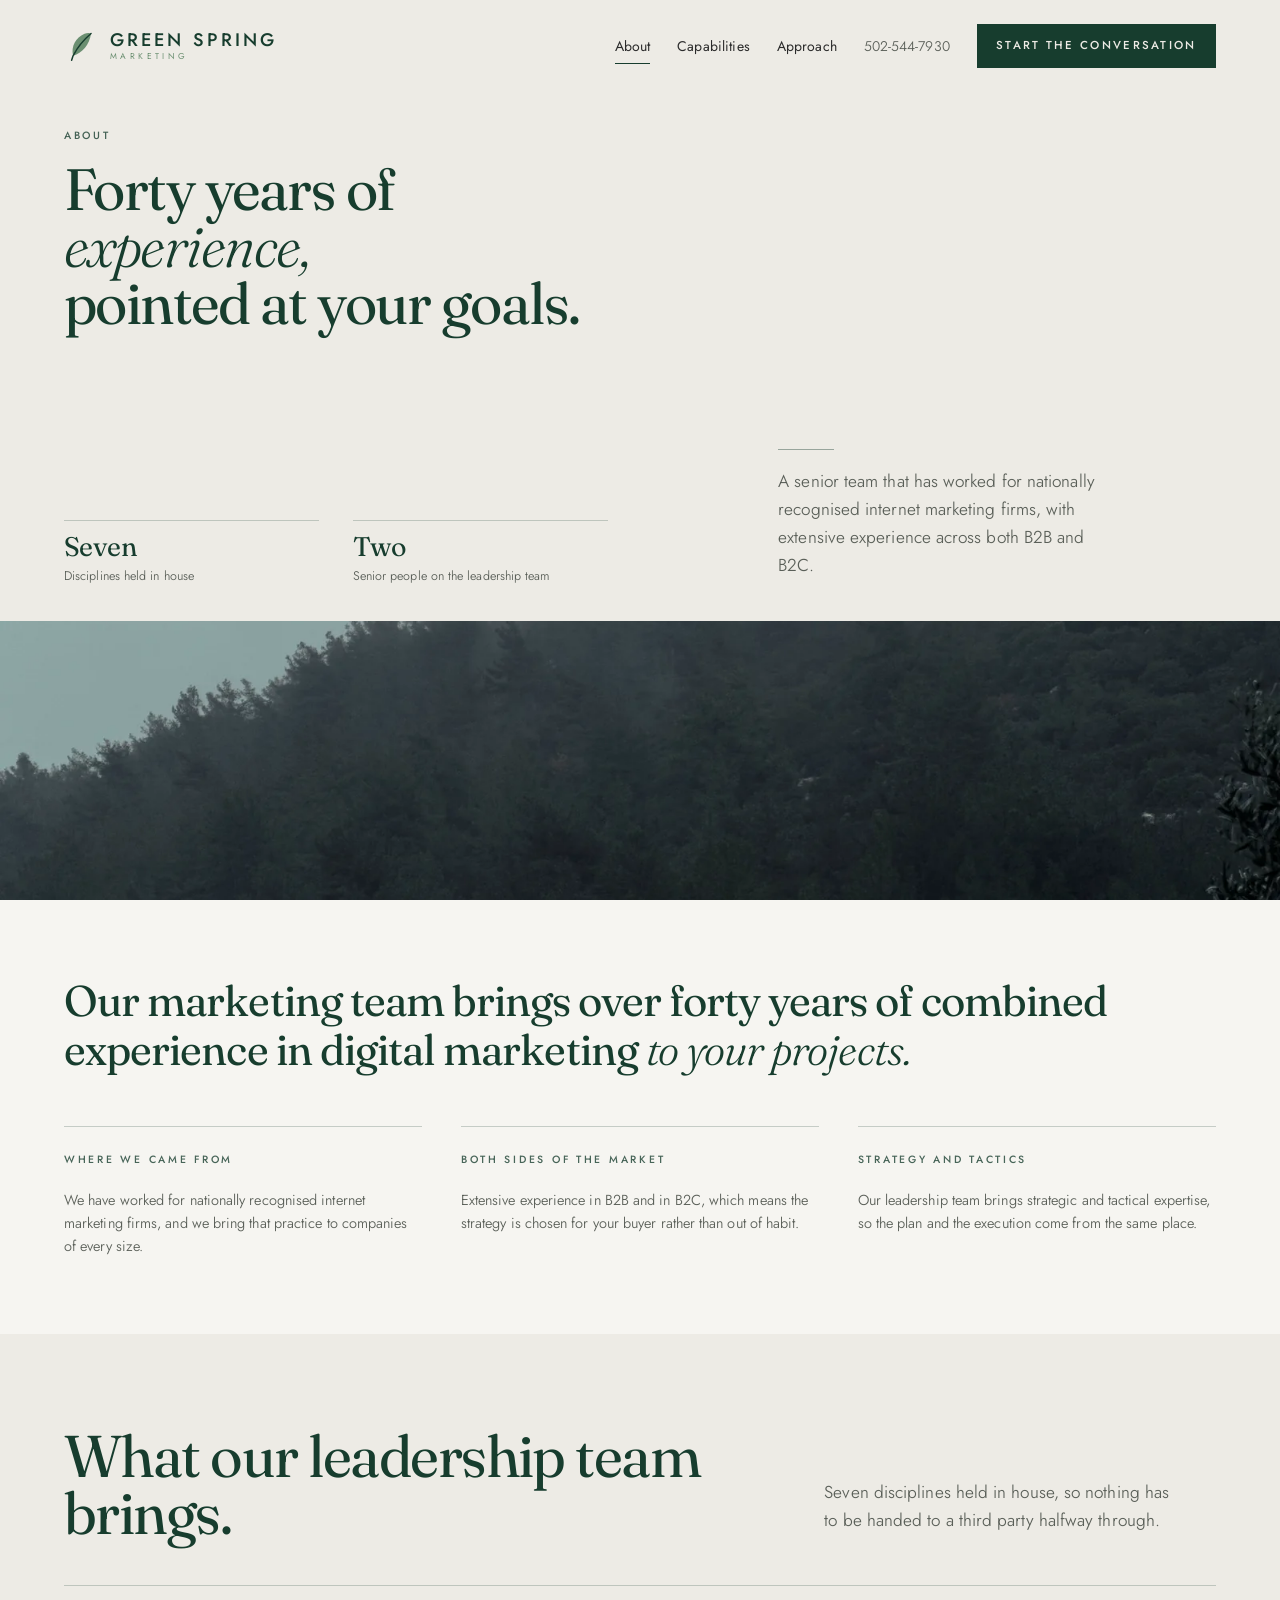
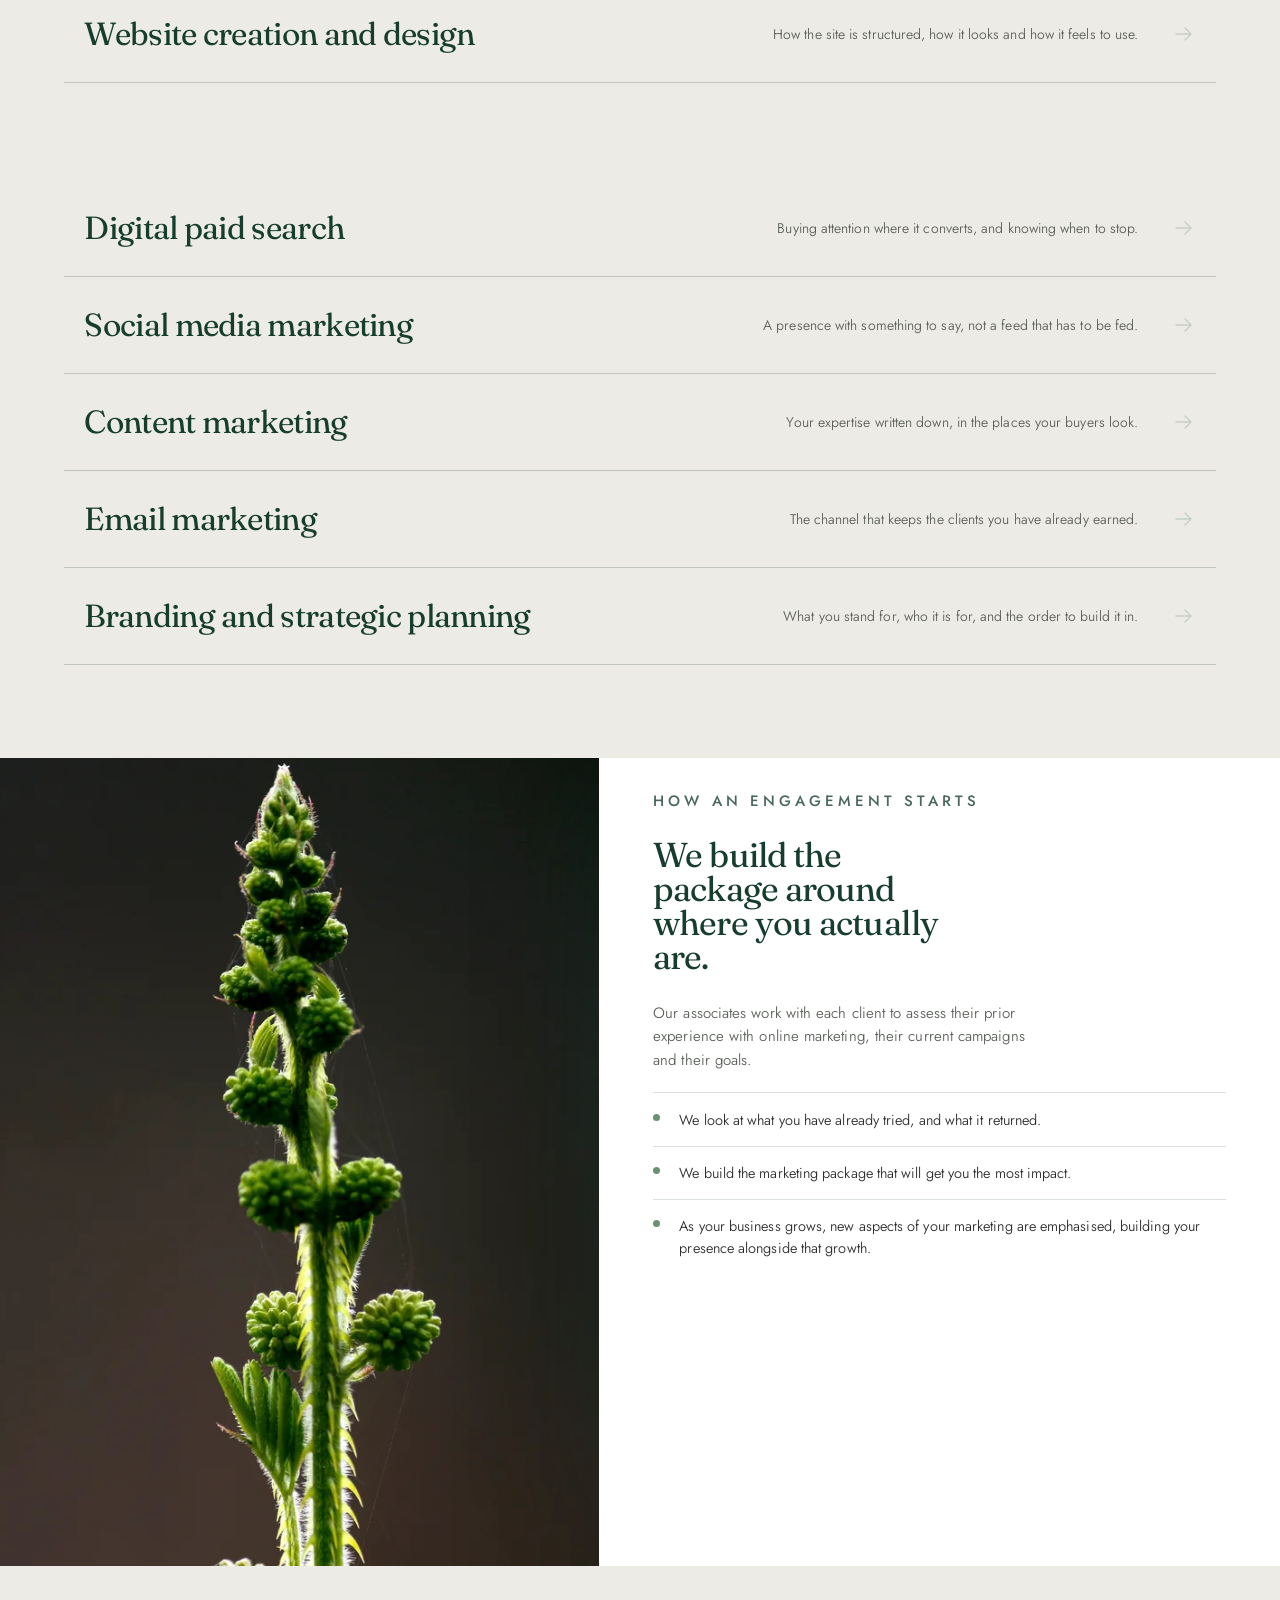
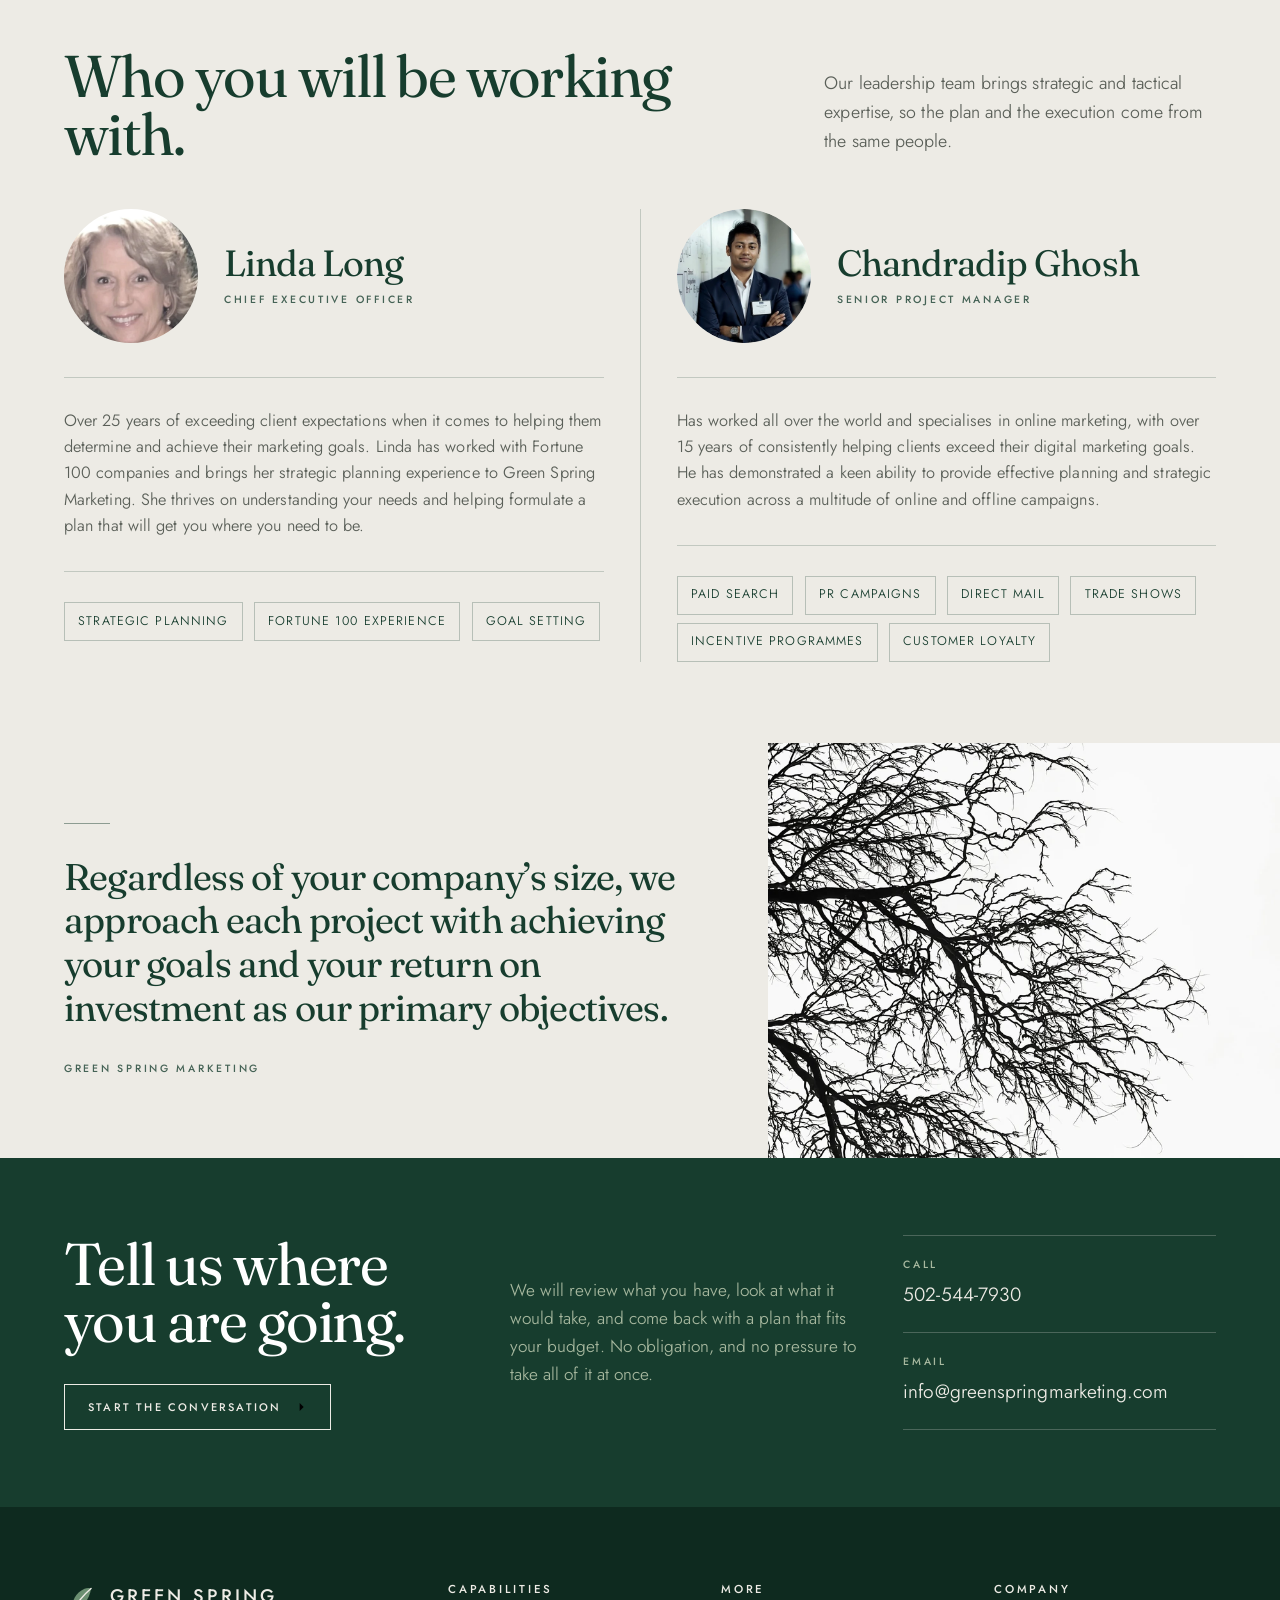
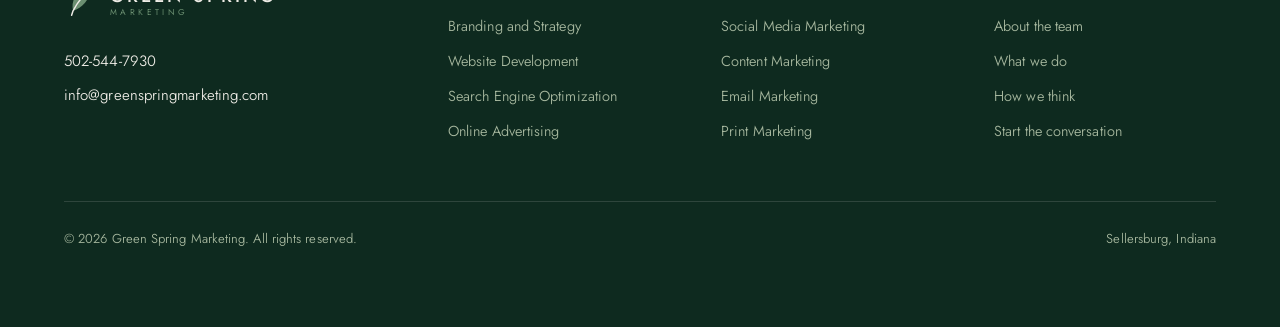
==== commit 60bb5159: "Revise home page layout and content; update stylesheets; optimize hero section; remove address from " ====
--- a/about.html
+++ b/about.html
@@ -9,8 +9,8 @@
 <link rel="preconnect" href="https://fonts.googleapis.com">
 <link rel="preconnect" href="https://fonts.gstatic.com" crossorigin>
 <link href="https://fonts.googleapis.com/css2?family=Fraunces:ital,opsz,wght@0,9..144,300..600;1,9..144,300..500&amp;family=Jost:wght@300;400;500&amp;display=swap" rel="stylesheet">
-<link rel="stylesheet" href="assets/css/site.css?v=27">
-<link rel="stylesheet" href="assets/css/about.css?v=24">
+<link rel="stylesheet" href="assets/css/site.css?v=31">
+<link rel="stylesheet" href="assets/css/about.css?v=25">
 <noscript><style>
   .rv{opacity:1;transform:none}
   .mask>span{transform:none}
@@ -61,7 +61,6 @@
   <div class="menu__foot">
     <a href="tel:+15025447930">502-544-7930</a>
     <a href="mailto:info@greenspringmarketing.com">info@greenspringmarketing.com</a>
-    <span>12414 Covered Bridge Road, Sellersburg, IN 47172</span>
   </div>
 </nav>
 
@@ -291,10 +290,6 @@
         <p class="label">Email</p>
         <a href="mailto:info@greenspringmarketing.com">info@greenspringmarketing.com</a>
       </div>
-      <div>
-        <p class="label">Office</p>
-        <span>12414 Covered Bridge Road<br>Sellersburg, IN 47172</span>
-      </div>
     </div>
   </div>
 </section>
@@ -315,7 +310,10 @@
             <span class="logo__sub">MARKETING</span>
           </span>
         </a>
-        <p class="foot__blurb">Digital marketing scaled to your business, with strategic advice that turns marketing spend into new clients.</p>
+        <div class="foot__brand">
+          <a href="tel:+15025447930">502-544-7930</a>
+          <a href="mailto:info@greenspringmarketing.com">info@greenspringmarketing.com</a>
+        </div>
       </div>
       <div>
         <h4>Capabilities</h4>
@@ -336,12 +334,12 @@
         </ul>
       </div>
       <div>
-        <h4>Contact</h4>
+        <h4>Company</h4>
         <ul>
           <li><a href="about.html">About the team</a></li>
-          <li><a href="tel:+15025447930">502-544-7930</a></li>
-          <li><a href="mailto:info@greenspringmarketing.com">info@greenspringmarketing.com</a></li>
-          <li>12414 Covered Bridge Road<br>Sellersburg, IN 47172</li>
+          <li><a href="index.html#capabilities">What we do</a></li>
+          <li><a href="index.html#approach">How we think</a></li>
+          <li><a href="index.html#contact">Start the conversation</a></li>
         </ul>
       </div>
     </div>
@@ -352,6 +350,6 @@
   </div>
 </footer>
 
-<script src="assets/js/site.js?v=19" defer></script>
+<script src="assets/js/site.js?v=20" defer></script>
 </body>
 </html>
--- a/assets/css/site.css
+++ b/assets/css/site.css
@@ -90,8 +90,8 @@
     transition:opacity .95s var(--ease-out),transform .95s var(--ease-out);
     transition-delay:var(--d,0ms)}
 .rv.in{opacity:1;transform:none}
-.mask{display:block;overflow:hidden}
-.mask>span{display:block;transform:translateY(105%);
+.mask{display:block;overflow:hidden;padding-bottom:.17em;margin-bottom:-.17em}
+.mask>span{display:block;transform:translateY(128%);
            transition:transform 1.05s var(--ease-out);transition-delay:var(--d,0ms)}
 .in .mask>span,.mask.in>span{transform:none}
 
@@ -177,9 +177,10 @@
 .hero__h1{color:var(--forest);margin-bottom:clamp(16px,1.6vw,24px);
   font-size:clamp(35px,4.9vw,70px)}
 .hero__h1 em{font-style:italic;font-weight:300}
-.hero__sub{color:var(--ink-soft);margin-bottom:clamp(14px,1.4vw,20px);max-width:32ch}
-.hero__sub2{color:var(--ink-soft);max-width:40ch;
-  font-size:clamp(14.5px,1.02vw,16.5px);line-height:1.6;
+.hero__sub{color:var(--ink-soft);margin-bottom:clamp(14px,1.4vw,20px);
+  font-size:clamp(20px,1.91vw,29px);text-wrap:balance}
+.hero__sub2{color:var(--ink-soft);
+  font-size:clamp(16px,1.38vw,21px);line-height:1.58;text-wrap:pretty;
   margin-bottom:clamp(24px,2.4vw,34px)}
 .hero__cue{position:absolute;left:var(--gut);bottom:clamp(24px,3.4vh,44px);
   display:flex;align-items:flex-end;gap:16px;color:var(--white)}
@@ -196,31 +197,39 @@
    A firmer foundation. Type led, no comparison panels. The section carries
    one idea at large scale and then hands off to the four disciplines.
    ========================================================================== */
-.found{background:var(--stone);padding-block:var(--rhythm)}
+.found{background:var(--stone)}
+.found__top{padding-block:clamp(40px,4.4vw,72px) 0}
 .found__bridge{font-family:var(--serif);font-weight:400;color:var(--forest);
   font-size:clamp(23px,2.8vw,44px);line-height:1.2;letter-spacing:-.024em;
-  padding-bottom:clamp(26px,3vw,44px);margin-bottom:clamp(30px,3.4vw,50px);
+  max-width:24ch;padding-bottom:clamp(22px,2.4vw,34px);
   border-bottom:1px solid rgba(23,61,46,.22)}
-.found__in{display:grid;grid-template-columns:minmax(0,1fr) minmax(0,46%);
-  gap:clamp(28px,4.5vw,90px);align-items:start}
-.found__lead{min-width:0}
-.found__eyebrow{color:var(--forest);opacity:.78;margin-bottom:clamp(18px,2vw,28px)}
-.found__h2{color:var(--forest);font-size:clamp(36px,5.4vw,84px);line-height:.98;
-  letter-spacing:-.028em;max-width:8.5ch}
-.found__body{display:flex;flex-direction:column;gap:clamp(18px,2vw,26px);
-  padding-top:clamp(6px,1.2vw,18px)}
-.found__body p{color:var(--ink-soft);font-size:clamp(16.5px,1.32vw,21px);line-height:1.6}
-.found__callout{color:var(--forest);font-family:var(--serif);font-weight:400;
-  font-size:clamp(20px,1.95vw,30px);line-height:1.22;letter-spacing:-.02em;
-  margin-top:clamp(10px,1.4vw,20px);padding-top:clamp(20px,2.2vw,30px);
+
+.found__split{display:grid;align-items:stretch;
+  grid-template-columns:minmax(0,1fr) minmax(0,min(50%,880px))}
+.found__text{
+  padding-inline:max(var(--gut),calc((100vw - var(--maxw)) / 2 + var(--gut)))
+                clamp(34px,4.6vw,88px);
+  padding-block:clamp(46px,5.4vw,90px)}
+.found__eyebrow{color:var(--forest);opacity:.78;margin-bottom:clamp(16px,1.8vw,26px)}
+.found__h2{color:var(--forest);font-size:clamp(38px,5vw,80px);line-height:.98;
+  letter-spacing:-.028em;max-width:11ch;margin-bottom:clamp(24px,2.6vw,38px)}
+.found__text p{color:var(--ink-soft);font-size:clamp(17px,1.36vw,22px);line-height:1.6;
+  max-width:44ch}
+.found__text p+p{margin-top:clamp(16px,1.6vw,22px)}
+.found__text .found__callout{color:var(--forest);font-family:var(--serif);font-weight:400;
+  font-size:clamp(21px,2vw,31px);line-height:1.22;letter-spacing:-.02em;max-width:22ch;
+  margin-top:clamp(22px,2.4vw,34px);padding-top:clamp(22px,2.4vw,32px);
   border-top:1px solid rgba(23,61,46,.22)}
+.found__media{position:relative;margin:0;overflow:hidden;background:var(--stone-warm)}
+.found__media img{position:absolute;inset:0;width:100%;height:100%;
+  object-fit:cover;object-position:50% 46%}
 
 /* ==========================================================================
    Capabilities. Four frames on a staggered baseline, not a card grid.
    ========================================================================== */
-.caps{padding-block:calc(var(--rhythm) * .86);background:var(--stone-warm)}
+.caps{padding-block:calc(var(--rhythm) * .72);background:var(--stone-warm)}
 .caps__head{display:grid;grid-template-columns:1fr auto;align-items:end;
-  gap:24px;margin-bottom:clamp(34px,3.8vw,60px)}
+  gap:24px;margin-bottom:clamp(26px,2.9vw,44px)}
 .caps__head h2{color:var(--forest);max-width:14ch}
 .caps__row{display:grid;grid-template-columns:repeat(4,1fr);gap:clamp(16px,1.9vw,32px)}
 .cap{position:relative}
@@ -242,12 +251,12 @@
    Statement. The photograph's own black carries the type. 21:1, no scrim.
    ========================================================================== */
 .stmt{position:relative;background:#000;color:var(--stone);overflow:hidden;
-  min-height:min(92svh,860px);display:flex;align-items:center}
+  min-height:min(82svh,740px);display:flex;align-items:center}
 .stmt__media{position:absolute;inset:-36px 0;width:62%}
 .stmt__media img{width:100%;height:100%;object-fit:cover;object-position:left center;
   will-change:transform}
 .stmt__in{position:relative;width:100%;max-width:var(--maxw);margin-inline:auto;
-  padding:clamp(70px,9vw,130px) var(--gut);
+  padding:clamp(56px,7vw,104px) var(--gut);
   display:grid;grid-template-columns:1fr minmax(0,min(42%,520px))}
 .stmt__copy{grid-column:2}
 .stmt__copy .label{color:var(--moss);margin-bottom:clamp(20px,2vw,30px)}
@@ -263,9 +272,9 @@
    One connected system. The connected line concept Linda liked, reworked
    around the four core disciplines in sequence rather than eight services.
    ========================================================================== */
-.flow{background:var(--stone);padding-block:var(--rhythm)}
+.flow{background:var(--stone);padding-block:calc(var(--rhythm) * .8)}
 .flow__head{display:grid;grid-template-columns:minmax(0,1fr) minmax(0,40%);
-  gap:clamp(20px,3vw,56px);align-items:end;margin-bottom:clamp(28px,3.2vw,48px)}
+  gap:clamp(20px,3vw,56px);align-items:end;margin-bottom:clamp(24px,2.6vw,38px)}
 .flow__head h2{color:var(--forest);max-width:14ch}
 .flow__head p{color:var(--ink-soft);max-width:38ch;padding-bottom:.4em}
 
@@ -290,7 +299,7 @@
   margin-bottom:clamp(8px,1vw,14px)}
 .flow__step p{color:var(--ink-soft);font-size:clamp(14.5px,1.05vw,17px);line-height:1.55}
 
-.flow__key{margin-top:clamp(34px,4vw,60px);padding-top:clamp(24px,2.6vw,36px);
+.flow__key{margin-top:clamp(28px,3.2vw,46px);padding-top:clamp(22px,2.4vw,32px);
   border-top:1px solid rgba(23,61,46,.22);
   font-family:var(--serif);font-weight:400;color:var(--forest);
   font-size:clamp(21px,2.35vw,36px);line-height:1.24;letter-spacing:-.022em}
@@ -325,7 +334,10 @@
   gap:clamp(30px,4vw,60px);padding-bottom:clamp(40px,4.5vw,64px)}
 .foot .logo__name{color:var(--stone)}
 .foot .logo__sub{color:var(--sage)}
-.foot__blurb{margin-top:22px;max-width:34ch;font-size:14.5px;line-height:1.7}
+.foot__brand{margin-top:clamp(22px,2.4vw,30px);display:grid;gap:9px;
+  font-size:15px;max-width:30ch}
+.foot__brand a{color:var(--stone)}
+.foot__brand a:hover{color:var(--sage)}
 .foot h4{font-family:var(--sans);font-size:11.5px;font-weight:500;letter-spacing:.24em;
   text-transform:uppercase;color:var(--stone);margin-bottom:18px}
 .foot ul{list-style:none;margin:0;padding:0;display:grid;gap:10px;font-size:14.5px}
@@ -356,14 +368,16 @@
   .hero{margin-top:var(--nav-h)}
   .hero__grid{grid-template-columns:1fr;align-items:end;padding-bottom:clamp(30px,5vh,56px)}
   .hero__plate{grid-column:1;width:min(100%,560px);padding:clamp(24px,4.4vw,40px)}
-  .hero__sub{font-size:16px;margin-bottom:10px}
-  .hero__sub2{font-size:14px;line-height:1.55;margin-bottom:20px}
+  .hero__sub{font-size:clamp(16px,2.6vw,25px);margin-bottom:10px}
+  .hero__sub2{font-size:clamp(14px,2.05vw,19px);line-height:1.55;margin-bottom:20px}
   .hero__cue{display:none}
   .caps__row{grid-template-columns:repeat(2,1fr);row-gap:clamp(34px,5vw,56px)}
   .cap:nth-child(even){margin-top:0}
   .cap:nth-child(3),.cap:nth-child(4){margin-top:0}
-  .found__in{grid-template-columns:1fr;gap:clamp(22px,3.4vw,34px)}
+  .found__split{grid-template-columns:1fr}
+  .found__text{padding-inline:var(--gut);padding-block:clamp(32px,4.6vw,54px)}
   .found__h2{max-width:16ch}
+  .found__media{aspect-ratio:16/10}
   .flow__head{grid-template-columns:1fr}
   .flow__head p{padding-bottom:0}
   .flow__row{grid-template-columns:repeat(2,1fr);row-gap:clamp(30px,4vw,44px)}
@@ -400,17 +414,20 @@
 /* The hero plate now carries two supporting paragraphs on Linda's direction.
    On a short window it steps down rather than pushing the hero past the fold. */
 @media (min-width:981px) and (max-height:860px){
+  .hero__grid{grid-template-columns:1fr minmax(0,min(49%,580px))}
   .hero__h1{font-size:clamp(32px,4.1vw,60px)}
   .hero__plate{padding:clamp(26px,2.9vw,44px)}
-  .hero__sub{font-size:clamp(16px,1.2vw,19px);margin-bottom:12px}
-  .hero__sub2{font-size:clamp(14px,.95vw,15.5px);line-height:1.55;margin-bottom:22px}
+  .hero__sub{font-size:clamp(18px,1.64vw,25px);margin-bottom:12px}
+  .hero__sub2{font-size:clamp(15px,1.18vw,18px);line-height:1.55;margin-bottom:22px}
   .hero__eyebrow{margin-bottom:16px}
 }
 
 @media (min-width:981px) and (max-height:700px){
+  .hero__grid{grid-template-columns:1fr minmax(0,min(46%,472px))}
   .hero__h1{font-size:clamp(30px,3.5vw,50px)}
   .hero__plate{padding:clamp(22px,2.4vw,34px)}
-  .hero__sub2{font-size:13.5px;margin-bottom:18px}
+  .hero__sub{font-size:clamp(17px,1.38vw,21px)}
+  .hero__sub2{font-size:clamp(14px,1.02vw,15.5px);margin-bottom:18px}
 }
 
 @media (prefers-reduced-motion:reduce){
--- a/assets/css/about.css
+++ b/assets/css/about.css
@@ -209,8 +209,9 @@
 .ab-close__meta{display:flex;flex-direction:column;gap:0}
 .ab-close__meta div{flex:1 1 0;display:flex;flex-direction:column;justify-content:center;
   border-top:1px solid rgba(237,235,229,.24);padding-block:clamp(13px,1.6vw,20px)}
+.ab-close__meta div:last-child{border-bottom:1px solid rgba(237,235,229,.24)}
 .ab-close__meta .label{color:var(--moss);margin-bottom:.55em}
-.ab-close__meta a,.ab-close__meta span{color:var(--stone);font-size:clamp(15px,1.1vw,17px)}
+.ab-close__meta a,.ab-close__meta span{color:var(--stone);font-size:clamp(17px,1.5vw,24px)}
 .ab-close__meta a:hover{color:var(--white)}
 
 /* ==========================================================================
@@ -227,7 +228,7 @@
     margin-bottom:clamp(26px,3.4vw,44px)}
   .ab-close__copy>div{max-width:34ch}
   .ab-close__meta{grid-column:1/-1}
-  .ab-close__meta{display:grid;grid-template-columns:repeat(3,1fr);gap:clamp(18px,2.6vw,36px)}
+  .ab-close__meta{display:grid;grid-template-columns:repeat(2,1fr);gap:clamp(18px,2.6vw,36px)}
   .ab-close__meta div{flex:none}
 }
 
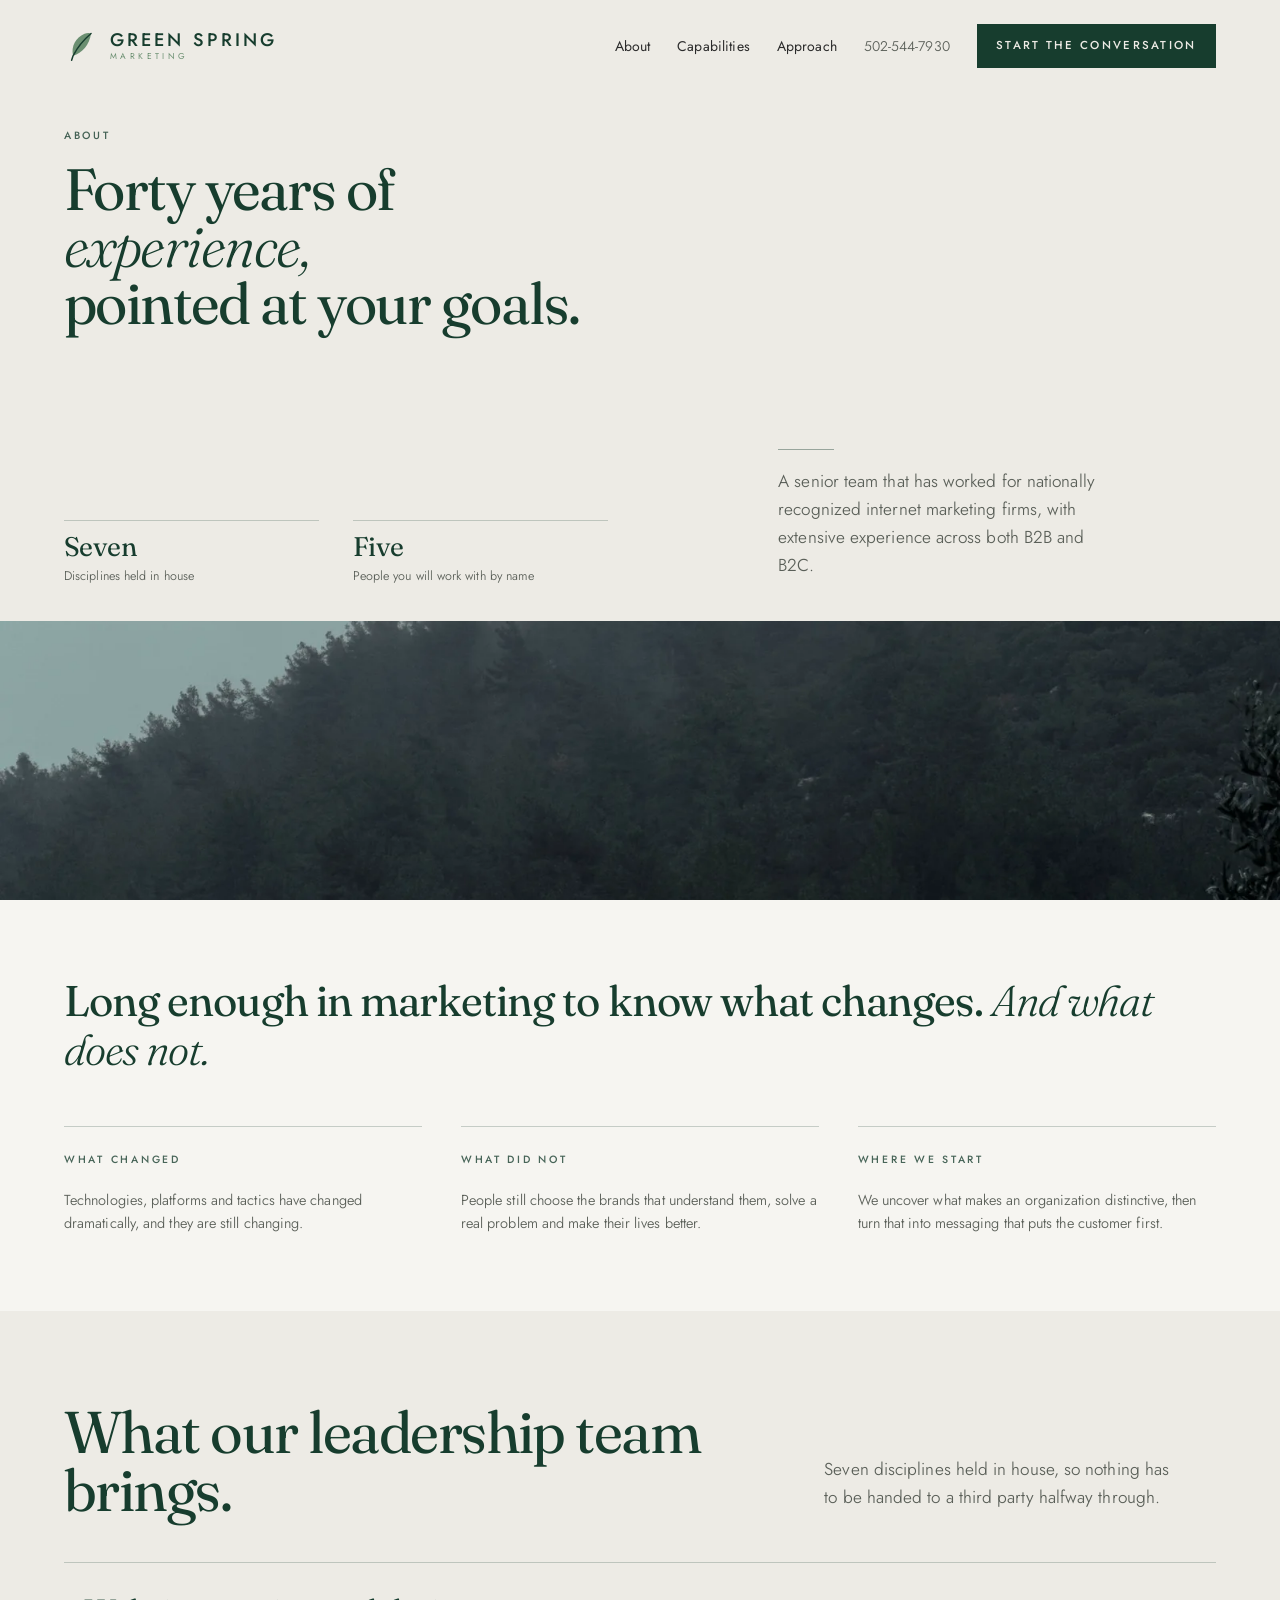
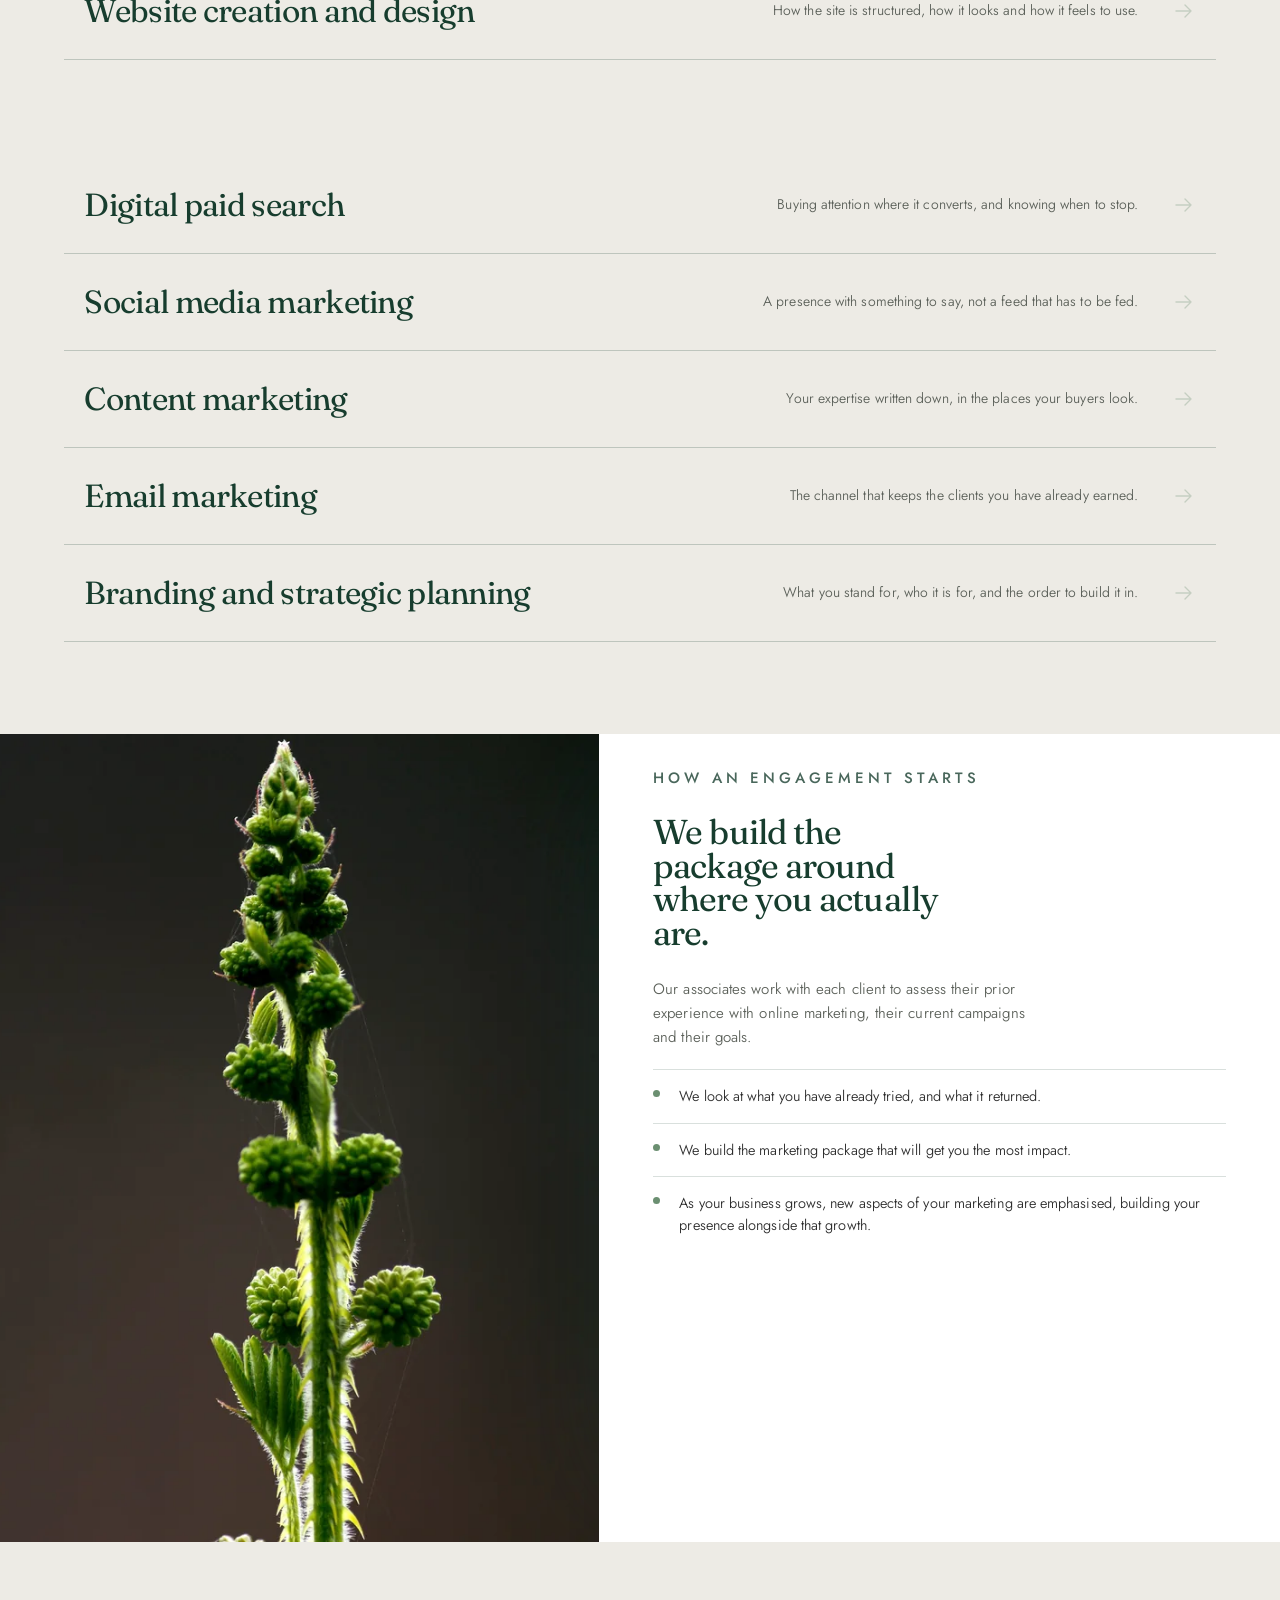
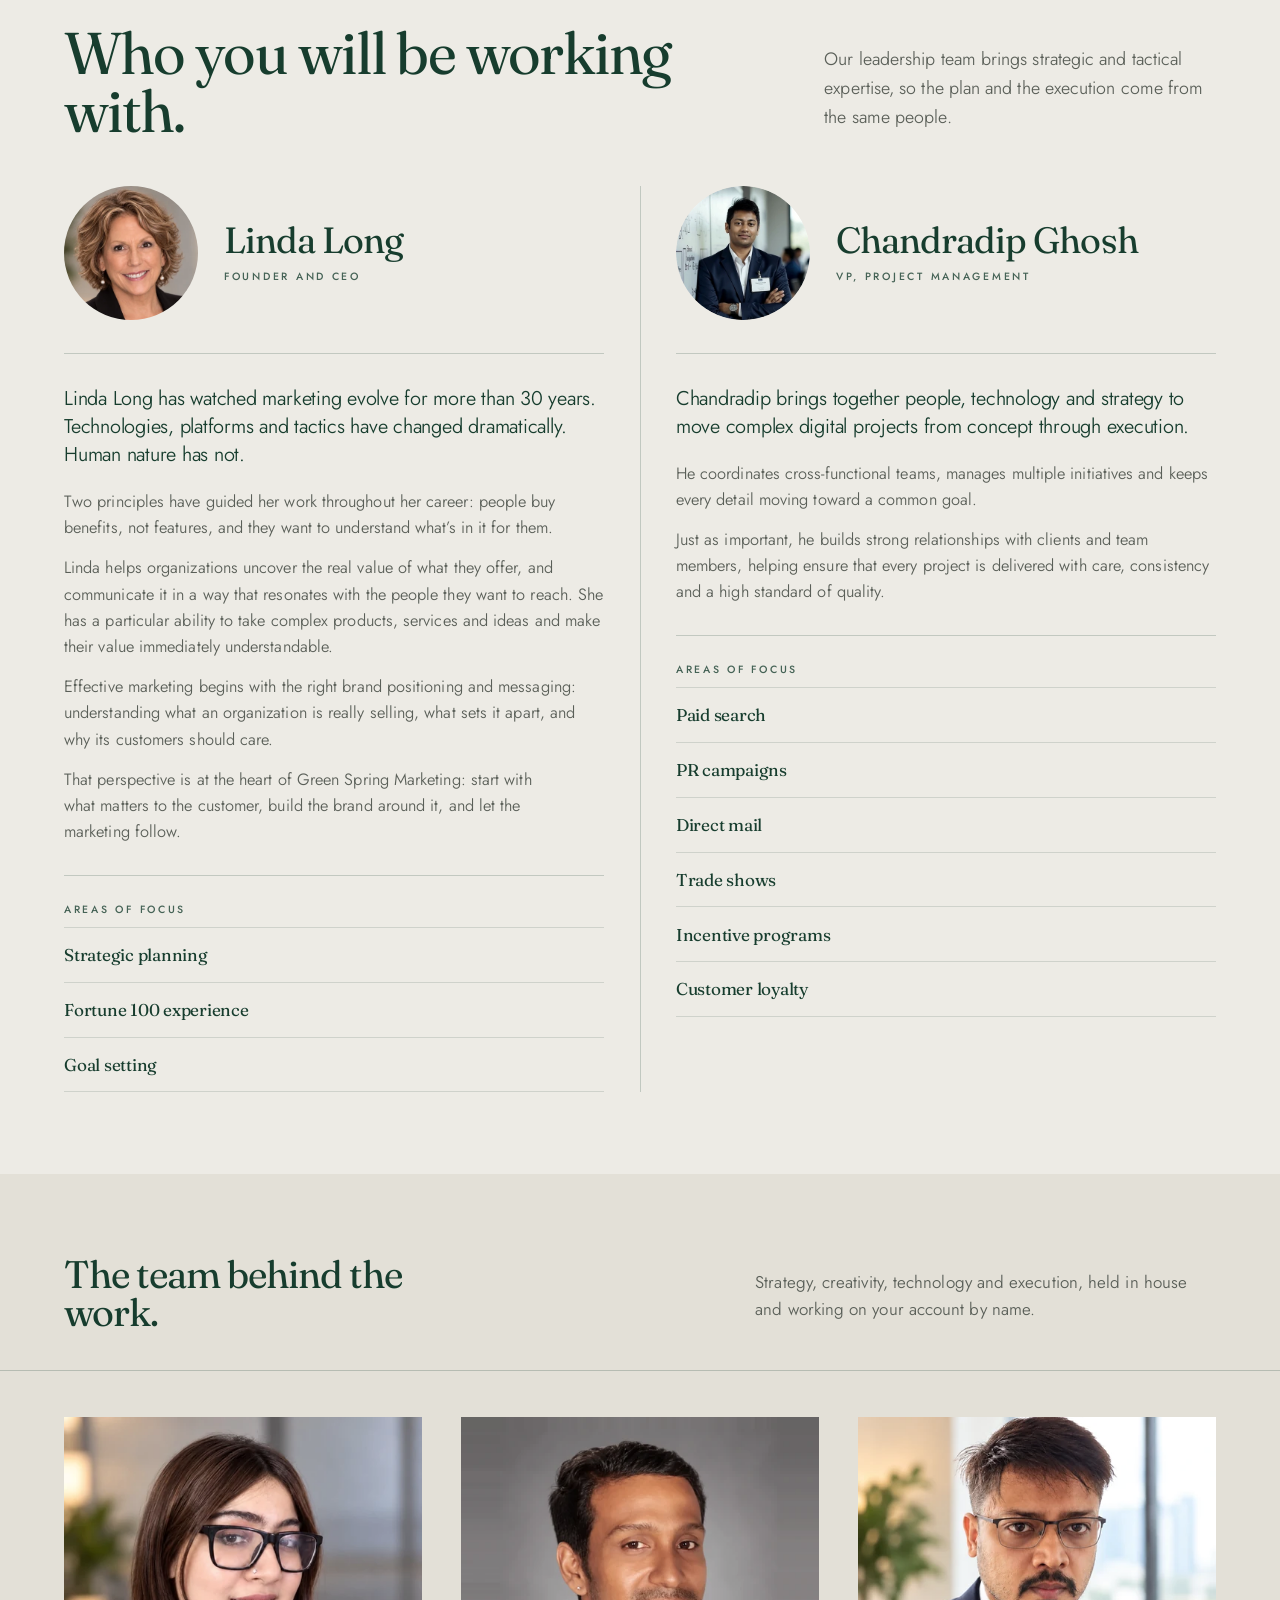
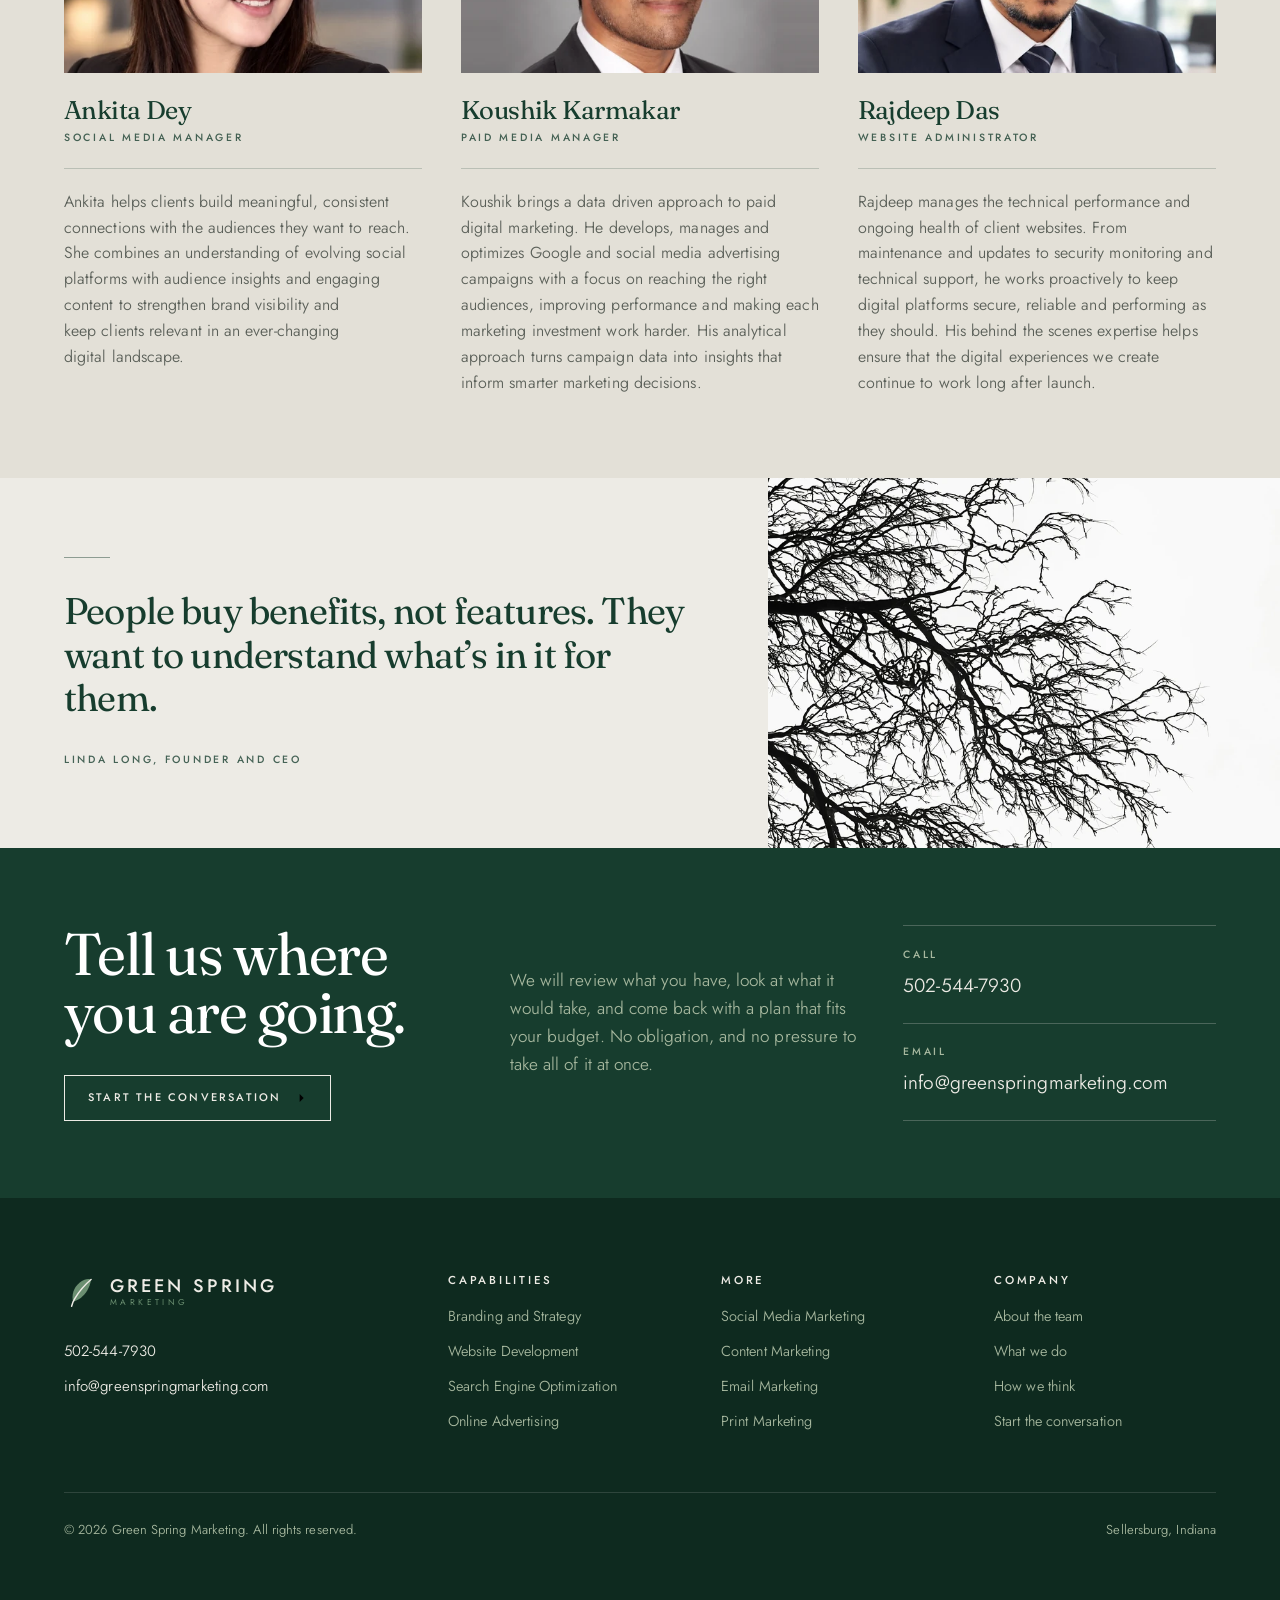
==== commit 9ba2f50c: "Done the changes on about page" ====
--- a/about.html
+++ b/about.html
@@ -10,7 +10,7 @@
 <link rel="preconnect" href="https://fonts.gstatic.com" crossorigin>
 <link href="https://fonts.googleapis.com/css2?family=Fraunces:ital,opsz,wght@0,9..144,300..600;1,9..144,300..500&amp;family=Jost:wght@300;400;500&amp;display=swap" rel="stylesheet">
 <link rel="stylesheet" href="assets/css/site.css?v=31">
-<link rel="stylesheet" href="assets/css/about.css?v=25">
+<link rel="stylesheet" href="assets/css/about.css?v=34">
 <noscript><style>
   .rv{opacity:1;transform:none}
   .mask>span{transform:none}
@@ -80,12 +80,12 @@
       </div>
       <div class="ab-hero__stats">
         <div><b>Seven</b><span>Disciplines held in house</span></div>
-        <div><b>Two</b><span>Senior people on the leadership team</span></div>
+        <div><b>Five</b><span>People you will work with by name</span></div>
       </div>
     </div>
     <div class="ab-hero__side rv" style="--d:150ms">
       <div class="rule"></div>
-      <p class="lede">A senior team that has worked for nationally recognised internet marketing firms, with extensive experience across both B2B and B2C.</p>
+      <p class="lede">A senior team that has worked for nationally recognized internet marketing firms, with extensive experience across both B2B and B2C.</p>
     </div>
   </div>
 
@@ -104,19 +104,19 @@
 <!-- =============================== opening =============================== -->
 <section class="ab-intro">
   <div class="wrap">
-    <p class="ab-intro__stmt rv">Our marketing team brings over forty years of combined experience in digital marketing <em>to your projects.</em></p>
+    <p class="ab-intro__stmt rv">Long enough in marketing to know what changes. <em>And what does not.</em></p>
     <div class="facts">
       <div class="fact rv">
-        <p class="label">Where we came from</p>
-        <p>We have worked for nationally recognised internet marketing firms, and we bring that practice to companies of every size.</p>
+        <p class="label">What changed</p>
+        <p>Technologies, platforms and tactics have changed dramatically, and they are still changing.</p>
       </div>
       <div class="fact rv" style="--d:110ms">
-        <p class="label">Both sides of the market</p>
-        <p>Extensive experience in B2B and in B2C, which means the strategy is chosen for your buyer rather than out of habit.</p>
+        <p class="label">What did not</p>
+        <p>People still choose the brands that understand them, solve a real problem and make their lives better.</p>
       </div>
       <div class="fact rv" style="--d:220ms">
-        <p class="label">Strategy and tactics</p>
-        <p>Our leadership team brings strategic and tactical expertise, so the plan and the execution come from the same place.</p>
+        <p class="label">Where we start</p>
+        <p>We uncover what makes an organization distinctive, then turn that into messaging that puts the customer first.</p>
       </div>
     </div>
   </div>
@@ -137,7 +137,7 @@
         <span class="led__mark"><svg aria-hidden="true"><use href="#i-arrow"/></svg></span>
       </div>
       <div class="led rv" style="--d:60ms">
-        <h3>Search engine optimisation</h3>
+        <h3>Search engine optimization</h3>
         <p>Being found by the people already looking for what you sell.</p>
         <span class="led__mark"><svg aria-hidden="true"><use href="#i-arrow"/></svg></span>
       </div>
@@ -204,23 +204,32 @@
     <article class="who rv">
       <div class="who__top">
         <div class="who__face">
-          <img src="assets/img/ab-linda-360.webp"
-               srcset="assets/img/ab-linda-360.webp 360w, assets/img/ab-linda-720.webp 720w"
+          <img src="assets/img/ab-linda-2026-360.webp"
+               srcset="assets/img/ab-linda-2026-360.webp 360w, assets/img/ab-linda-2026-720.webp 720w"
                sizes="(max-width:640px) 24vw, 10vw"
                width="720" height="720" loading="lazy"
-               alt="Linda Long, Chief Executive Officer of Green Spring Marketing.">
+               alt="Linda Long, Founder and Chief Executive Officer of Green Spring Marketing.">
         </div>
         <div>
           <h3 class="display who__name">Linda Long</h3>
-          <p class="label who__role">Chief Executive Officer</p>
+          <p class="label who__role">Founder and CEO</p>
         </div>
       </div>
-      <p class="who__bio">Over 25 years of exceeding client expectations when it comes to helping them determine and achieve their marketing goals. Linda has worked with Fortune 100 companies and brings her strategic planning experience to Green Spring Marketing. She thrives on understanding your needs and helping formulate a plan that will get you where you need to be.</p>
-      <ul class="who__tags">
-        <li>Strategic planning</li>
-        <li>Fortune 100 experience</li>
-        <li>Goal setting</li>
-      </ul>
+      <div class="who__bio">
+        <p class="who__lede">Linda Long has watched marketing evolve for more than 30 years. Technologies, platforms and tactics have changed dramatically. Human nature has not.</p>
+        <p>Two principles have guided her work throughout her career: people buy benefits, not features, and they want to understand what&rsquo;s in it for them.</p>
+        <p>Linda helps organizations uncover the real value of what they offer, and communicate it in a way that resonates with the people they want to reach. She has a particular ability to take complex products, services and ideas and make their value immediately understandable.</p>
+        <p>Effective marketing begins with the right brand positioning and messaging: understanding what an organization is really selling, what sets it apart, and why its customers should care.</p>
+        <p>That perspective is at the heart of Green Spring Marketing: start with what matters to the customer, build the brand around it, and let the marketing follow.</p>
+      </div>
+      <div class="who__focus">
+        <p class="label">Areas of focus</p>
+        <ul>
+          <li>Strategic planning</li>
+          <li>Fortune 100 experience</li>
+          <li>Goal setting</li>
+        </ul>
+      </div>
     </article>
 
     <article class="who rv" style="--d:120ms">
@@ -230,22 +239,78 @@
                srcset="assets/img/ab-chandradip-360.webp 360w, assets/img/ab-chandradip-720.webp 720w"
                sizes="(max-width:640px) 24vw, 10vw"
                width="720" height="720" loading="lazy"
-               alt="Chandradip Ghosh, Senior Project Manager at Green Spring Marketing, photographed at a conference.">
+               alt="Chandradip Ghosh, VP of Project Management at Green Spring Marketing, photographed at a conference.">
         </div>
         <div>
           <h3 class="display who__name">Chandradip Ghosh</h3>
-          <p class="label who__role">Senior Project Manager</p>
+          <p class="label who__role">VP, Project Management</p>
         </div>
       </div>
-      <p class="who__bio">Has worked all over the world and specialises in online marketing, with over 15 years of consistently helping clients exceed their digital marketing goals. He has demonstrated a keen ability to provide effective planning and strategic execution across a multitude of online and offline campaigns.</p>
-      <ul class="who__tags">
-        <li>Paid search</li>
-        <li>PR campaigns</li>
-        <li>Direct mail</li>
-        <li>Trade shows</li>
-        <li>Incentive programmes</li>
-        <li>Customer loyalty</li>
-      </ul>
+      <div class="who__bio">
+        <p class="who__lede">Chandradip brings together people, technology and strategy to move complex digital projects from concept through execution.</p>
+        <p>He coordinates cross-functional teams, manages multiple initiatives and keeps every detail moving toward a common goal.</p>
+        <p>Just as important, he builds strong relationships with clients and team members, helping ensure that every project is delivered with care, consistency and a high standard of quality.</p>
+      </div>
+      <div class="who__focus">
+        <p class="label">Areas of focus</p>
+        <ul>
+          <li>Paid search</li>
+          <li>PR campaigns</li>
+          <li>Direct mail</li>
+          <li>Trade shows</li>
+          <li>Incentive programs</li>
+          <li>Customer loyalty</li>
+        </ul>
+      </div>
+    </article>
+  </div>
+</section>
+
+<!-- ================================ team ================================= -->
+<section class="ab-team" id="team">
+  <div class="wrap ab-team__head">
+    <h2 class="display h-md rv">The team behind the work.</h2>
+    <p class="rv" style="--d:110ms">Strategy, creativity, technology and execution, held in house and working on your account by name.</p>
+  </div>
+
+  <div class="wrap team">
+    <article class="mate rv">
+      <figure class="mate__face">
+        <img src="assets/img/ab-ankita-480.webp"
+             srcset="assets/img/ab-ankita-480.webp 480w, assets/img/ab-ankita-960.webp 960w"
+             sizes="(max-width:760px) 100vw, (max-width:1180px) 46vw, 31vw"
+             width="960" height="686" loading="lazy"
+             alt="Ankita Dey, Social Media Manager at Green Spring Marketing.">
+      </figure>
+      <h3 class="display mate__name">Ankita Dey</h3>
+      <p class="label mate__role">Social Media Manager</p>
+      <p class="mate__bio">Ankita helps clients build meaningful, consistent connections with the audiences they want to reach. She combines an understanding of evolving social platforms with audience insights and engaging content to strengthen brand visibility and keep clients relevant in an ever-changing digital landscape.</p>
+    </article>
+
+    <article class="mate rv" style="--d:110ms">
+      <figure class="mate__face">
+        <img src="assets/img/ab-koushik-480.webp"
+             srcset="assets/img/ab-koushik-480.webp 480w, assets/img/ab-koushik-960.webp 960w"
+             sizes="(max-width:760px) 100vw, (max-width:1180px) 46vw, 31vw"
+             width="960" height="686" loading="lazy"
+             alt="Koushik Karmakar, Paid Media Manager at Green Spring Marketing.">
+      </figure>
+      <h3 class="display mate__name">Koushik Karmakar</h3>
+      <p class="label mate__role">Paid Media Manager</p>
+      <p class="mate__bio">Koushik brings a data driven approach to paid digital marketing. He develops, manages and optimizes Google and social media advertising campaigns with a focus on reaching the right audiences, improving performance and making each marketing investment work harder. His analytical approach turns campaign data into insights that inform smarter marketing decisions.</p>
+    </article>
+
+    <article class="mate rv" style="--d:220ms">
+      <figure class="mate__face">
+        <img src="assets/img/ab-rajdeep-480.webp"
+             srcset="assets/img/ab-rajdeep-480.webp 480w, assets/img/ab-rajdeep-960.webp 960w"
+             sizes="(max-width:760px) 100vw, (max-width:1180px) 46vw, 31vw"
+             width="960" height="686" loading="lazy"
+             alt="Rajdeep Das, Website Administrator at Green Spring Marketing.">
+      </figure>
+      <h3 class="display mate__name">Rajdeep Das</h3>
+      <p class="label mate__role">Website Administrator</p>
+      <p class="mate__bio">Rajdeep manages the technical performance and ongoing health of client websites. From maintenance and updates to security monitoring and technical support, he works proactively to keep digital platforms secure, reliable and performing as they should. His behind the scenes expertise helps ensure that the digital experiences we create continue to work long after launch.</p>
     </article>
   </div>
 </section>
@@ -255,8 +320,8 @@
   <div class="ab-quote__in">
     <blockquote class="rv">
       <span class="ab-quote__mark"></span>
-      <p>Regardless of your company&rsquo;s size, we approach each project with achieving your goals and your return on investment as our primary objectives.</p>
-      <cite>Green Spring Marketing</cite>
+      <p>People buy benefits, not features. They want to understand what&rsquo;s in it for them.</p>
+      <cite>Linda Long, Founder and CEO</cite>
     </blockquote>
   </div>
   <div class="ab-quote__media">
--- a/assets/css/about.css
+++ b/assets/css/about.css
@@ -143,12 +143,15 @@
 .ab-people__head p{color:var(--ink-soft);max-width:38ch;padding-bottom:.4em;
   font-size:clamp(17px,1.4vw,22px)}
 
-.people{display:grid;grid-template-columns:1fr 1fr;align-items:start}
+/* The hairline is drawn on the grid, not on the short column, so the divider
+   can run the full height without stretching anyone's box to reach it. */
+.people{display:grid;grid-template-columns:1fr 1fr;align-items:start;position:relative}
+.people::after{content:"";position:absolute;top:0;bottom:0;left:50%;
+  width:1px;background:rgba(23,61,46,.2)}
 .who{display:flex;flex-direction:column;gap:0;
   padding:0 clamp(24px,2.8vw,52px)}
 .who:first-child{padding-left:0}
-.who:last-child{padding-right:0;border-left:1px solid rgba(23,61,46,.2)}
-.people>.who:last-child{align-self:stretch}
+.who:last-child{padding-right:0}
 
 .who__top{display:flex;align-items:center;gap:clamp(18px,2vw,30px)}
 .who__face{flex:0 0 auto;width:clamp(104px,10.5vw,165px);overflow:hidden;
@@ -160,13 +163,61 @@
 .who__role{color:var(--forest);opacity:.78}
 .who__bio{color:var(--ink-soft);font-size:clamp(16px,1.28vw,20px);
   line-height:1.6;margin-top:clamp(22px,2.6vw,36px);padding-top:clamp(20px,2.3vw,32px);
+  border-top:1px solid rgba(23,61,46,.2);text-wrap:pretty}
+.who__bio p+p{margin-top:.85em}
+/* the opening paragraph carries the person, so it is set as a standfirst. it
+   gives the reader somewhere to land instead of five even paragraphs of grey */
+.who__lede{color:var(--forest);font-size:clamp(18px,1.56vw,25px);
+  line-height:1.42;letter-spacing:-.012em;margin-bottom:clamp(14px,1.5vw,20px)}
+.who__bio .who__lede+p{margin-top:0}
+
+/* the specialisms, kept as a scannable list rather than another paragraph.
+   this is also what stops the shorter of the two columns opening a hole: the
+   column is filled with something real, not stretched to reach the foot. */
+.who__focus{margin-top:clamp(22px,2.4vw,32px);padding-top:clamp(18px,2vw,26px);
   border-top:1px solid rgba(23,61,46,.2)}
-.who__tags{list-style:none;margin:clamp(22px,2.6vw,36px) 0 0;padding:clamp(20px,2.3vw,32px) 0 0;
-  border-top:1px solid rgba(23,61,46,.2);
-  display:flex;flex-wrap:wrap;gap:8px clamp(8px,.9vw,12px)}
-.who__tags li{font-size:clamp(12.5px,.92vw,14.5px);letter-spacing:.09em;
-  text-transform:uppercase;color:var(--forest);
-  border:1px solid rgba(23,61,46,.25);padding:.62em 1.05em}
+.who__focus .label{color:var(--forest);opacity:.78;margin-bottom:.9em}
+.who__focus ul{list-style:none;margin:0;padding:0}
+.who__focus li{color:var(--forest);font-family:var(--serif);font-weight:400;
+  font-size:clamp(17px,1.34vw,21px);letter-spacing:-.014em;
+  padding-block:clamp(9px,.95vw,13px);
+  border-bottom:1px solid rgba(23,61,46,.14)}
+.who__focus li:first-child{border-top:1px solid rgba(23,61,46,.14)}
+
+/* ==========================================================================
+   Team. The band above is two circular portraits either side of a hairline,
+   so this one is built as its opposite: warmer ground, upright frames with
+   square corners, three across, and the photograph carrying the column rather
+   than sitting beside a name. The bios run 44 to 55 words, so the three
+   columns come out within a line or two of each other on their own. Nothing
+   is stretched to reach the foot of the band, and the type is set to the
+   column it actually has rather than left small in a wide space.
+   ========================================================================== */
+.ab-team{background:var(--stone-warm);padding-block:clamp(56px,6.4vw,98px)}
+/* heading and the line that carries it sit on one baseline, so the row is
+   filled by the pair rather than by a short title and a lot of bare ground */
+.ab-team__head{display:grid;grid-template-columns:minmax(0,1fr) minmax(0,40%);
+  gap:clamp(20px,3vw,56px);align-items:baseline;
+  padding-bottom:clamp(26px,3vw,44px);
+  border-bottom:1px solid rgba(23,61,46,.22);
+  margin-bottom:clamp(32px,3.6vw,56px)}
+.ab-team__head h2{color:var(--forest);max-width:17ch}
+.ab-team__head p{color:var(--ink-soft);font-size:clamp(17px,1.32vw,21px);
+  line-height:1.55;text-wrap:pretty}
+
+.team{display:grid;grid-template-columns:repeat(3,1fr);
+  gap:clamp(26px,3vw,54px);align-items:start}
+.mate{display:flex;flex-direction:column}
+.mate__face{margin:0;overflow:hidden;background:var(--stone);aspect-ratio:7/5}
+.mate__face img{width:100%;height:100%;object-fit:cover;object-position:center;
+  filter:grayscale(.12) contrast(1.02)}
+.mate__name{color:var(--forest);font-size:clamp(25px,2vw,33px);
+  line-height:1.04;letter-spacing:-.022em;margin-top:clamp(18px,1.9vw,26px)}
+.mate__role{color:var(--forest);opacity:.78;margin-top:.6em}
+.mate__bio{color:var(--ink-soft);font-size:clamp(16px,1.22vw,19px);
+  line-height:1.62;text-wrap:pretty;
+  margin-top:clamp(16px,1.7vw,22px);padding-top:clamp(15px,1.6vw,20px);
+  border-top:1px solid rgba(23,61,46,.2)}
 
 /* ==========================================================================
    Statement. The home page's dark band runs photograph left, white type right.
@@ -221,7 +272,6 @@
   .ab-hero__copy{grid-template-columns:1fr;align-items:start;gap:clamp(20px,3vw,32px)}
   .ab-hero__side{justify-content:flex-start;max-width:52ch}
   .ab-quote{grid-template-columns:minmax(0,1fr) minmax(0,38%)}
-  .who__bio{columns:1}
   .ab-close__in{grid-template-columns:minmax(0,1fr) minmax(0,.9fr);gap:clamp(26px,3.4vw,44px)}
   .ab-close__copy{grid-column:1/-1;flex-direction:row;align-items:flex-end;
     justify-content:space-between;flex-wrap:wrap;
@@ -235,7 +285,7 @@
 @media (max-width:980px){
   .led{grid-template-columns:minmax(0,1fr) minmax(0,46%);gap:clamp(14px,2vw,28px)}
   .led__mark{display:none}
-  .ab-index__head,.ab-people__head{grid-template-columns:1fr}
+  .ab-index__head,.ab-people__head,.ab-team__head{grid-template-columns:1fr}
   .ab-index__head p,.ab-people__head p{padding-bottom:0}
   .ab-grow{grid-template-columns:1fr;min-height:0}
   .ab-grow__media{aspect-ratio:16/10}
@@ -248,6 +298,23 @@
   .ab-people{min-height:0}
   .people{grid-template-columns:1fr}
   .people{grid-template-columns:1fr}
+  /* three upright frames across get too narrow to hold a face here, so the
+     band turns on its side: picture left, name and bio right, one per row */
+  .team{grid-template-columns:1fr;gap:0}
+  /* the picture spans all three rows, so the rows have to be told to take
+     their size from their own content. without this the image's height is
+     shared out across them and the role label drifts away from the name. */
+  .mate{display:grid;grid-template-columns:minmax(0,40%) minmax(0,1fr);
+    grid-template-rows:max-content max-content 1fr;
+    column-gap:clamp(18px,3vw,32px);align-items:start;
+    padding-block:clamp(24px,3.4vw,36px)}
+  .mate+.mate{border-top:1px solid rgba(23,61,46,.2)}
+  .mate:first-child{padding-top:0}
+  .mate__face{grid-column:1;grid-row:1/span 3}
+  .mate__name{grid-column:2;grid-row:1;margin-top:0}
+  .mate__role{grid-column:2;grid-row:2}
+  .mate__bio{grid-column:2;grid-row:3}
+  .people::after{display:none}
   .who{padding:0}
   .who:first-child{padding-bottom:clamp(30px,4vw,44px)}
   .who:last-child{padding-top:clamp(30px,4vw,44px);
@@ -278,6 +345,18 @@
   .ab-close__copy{flex-direction:column;align-items:flex-start}
 }
 
+/* Below this the row layout would have to choose between a thumbnail sized
+   face and a measure cut to ribbons, so the frame goes back on top at the full
+   column width and the text reads underneath it. */
+@media (max-width:520px){
+  /* align-items:start carries down from the row layout above; left in place it
+     would collapse the frame to nothing, because a flex item only takes the
+     width of the column when it is allowed to stretch into it */
+  .mate{display:flex;flex-direction:column;align-items:stretch;
+    padding-block:clamp(26px,6vw,34px)}
+  .mate__name{margin-top:clamp(16px,4vw,22px)}
+}
+
 /* Short desktop windows. The one screen sections are asked to hold real copy,
    so on a short viewport the type and the spacing step down rather than the
    section spilling past the fold. */
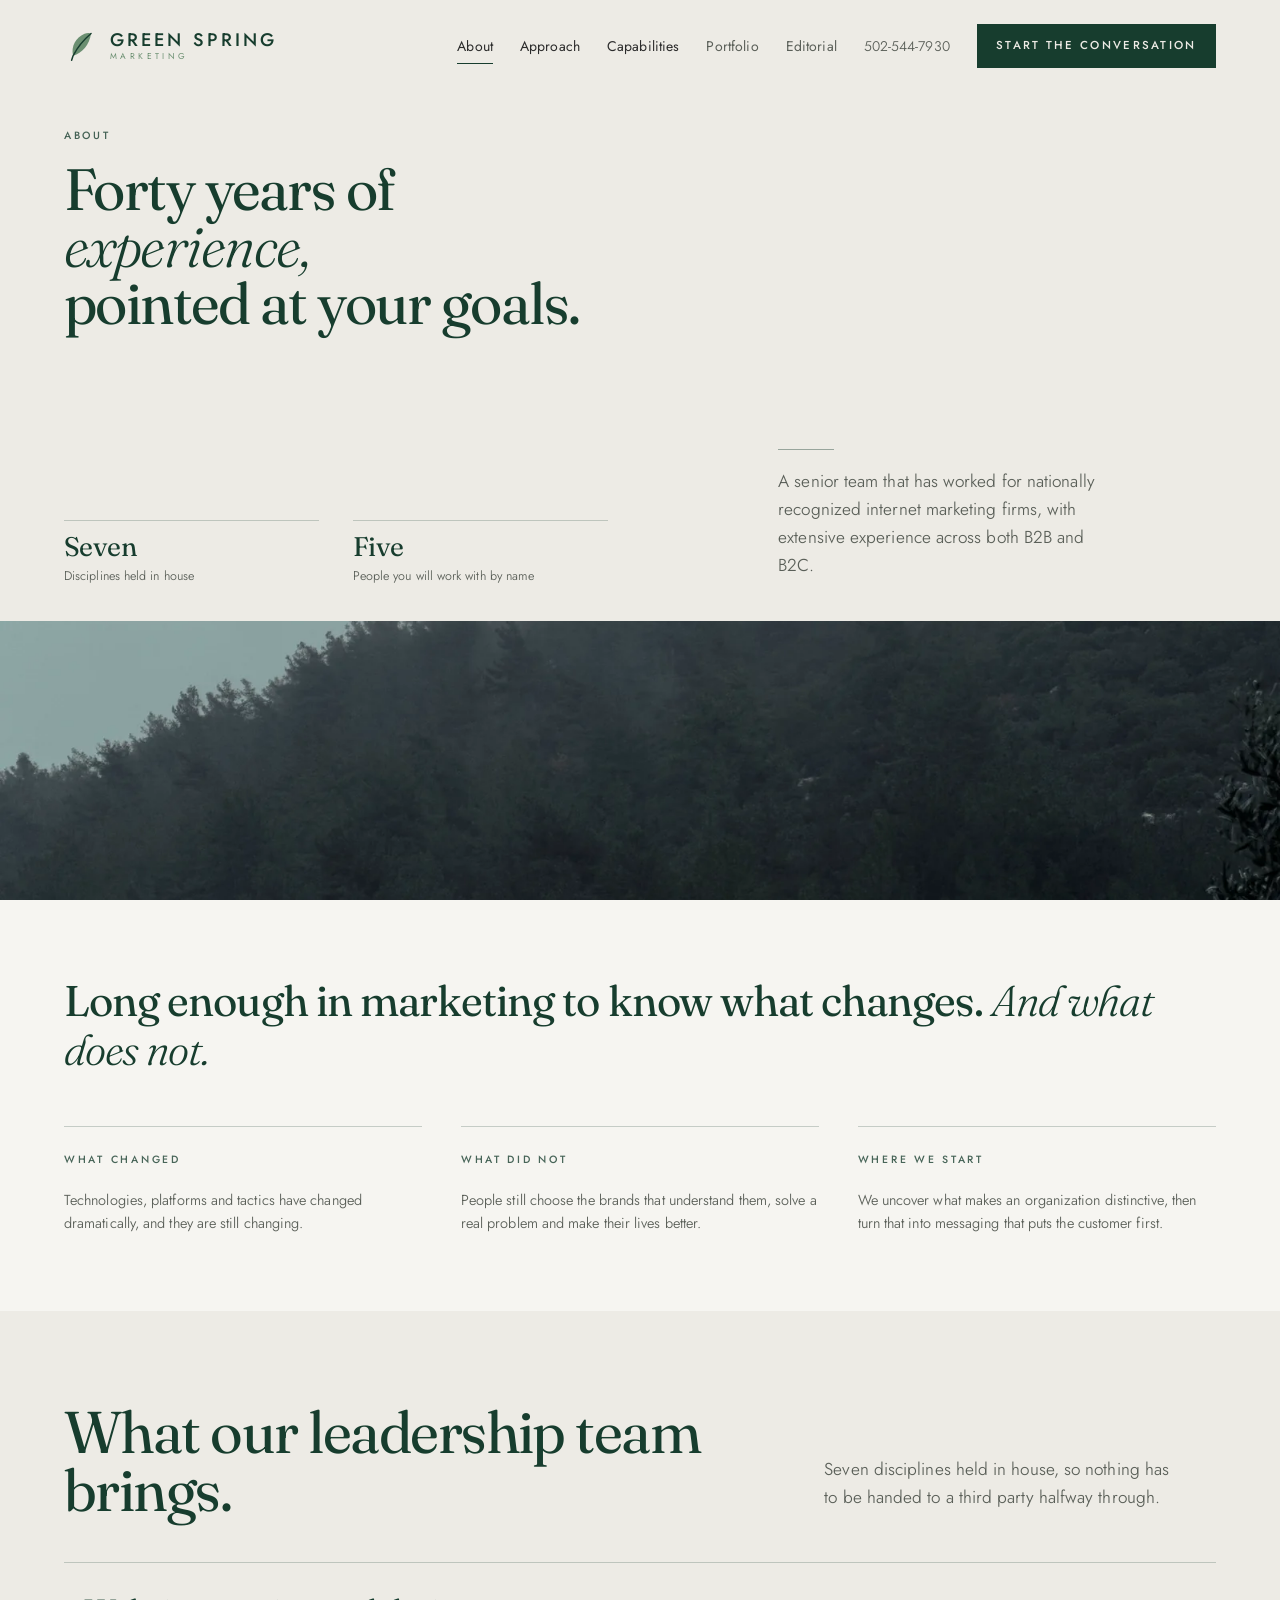
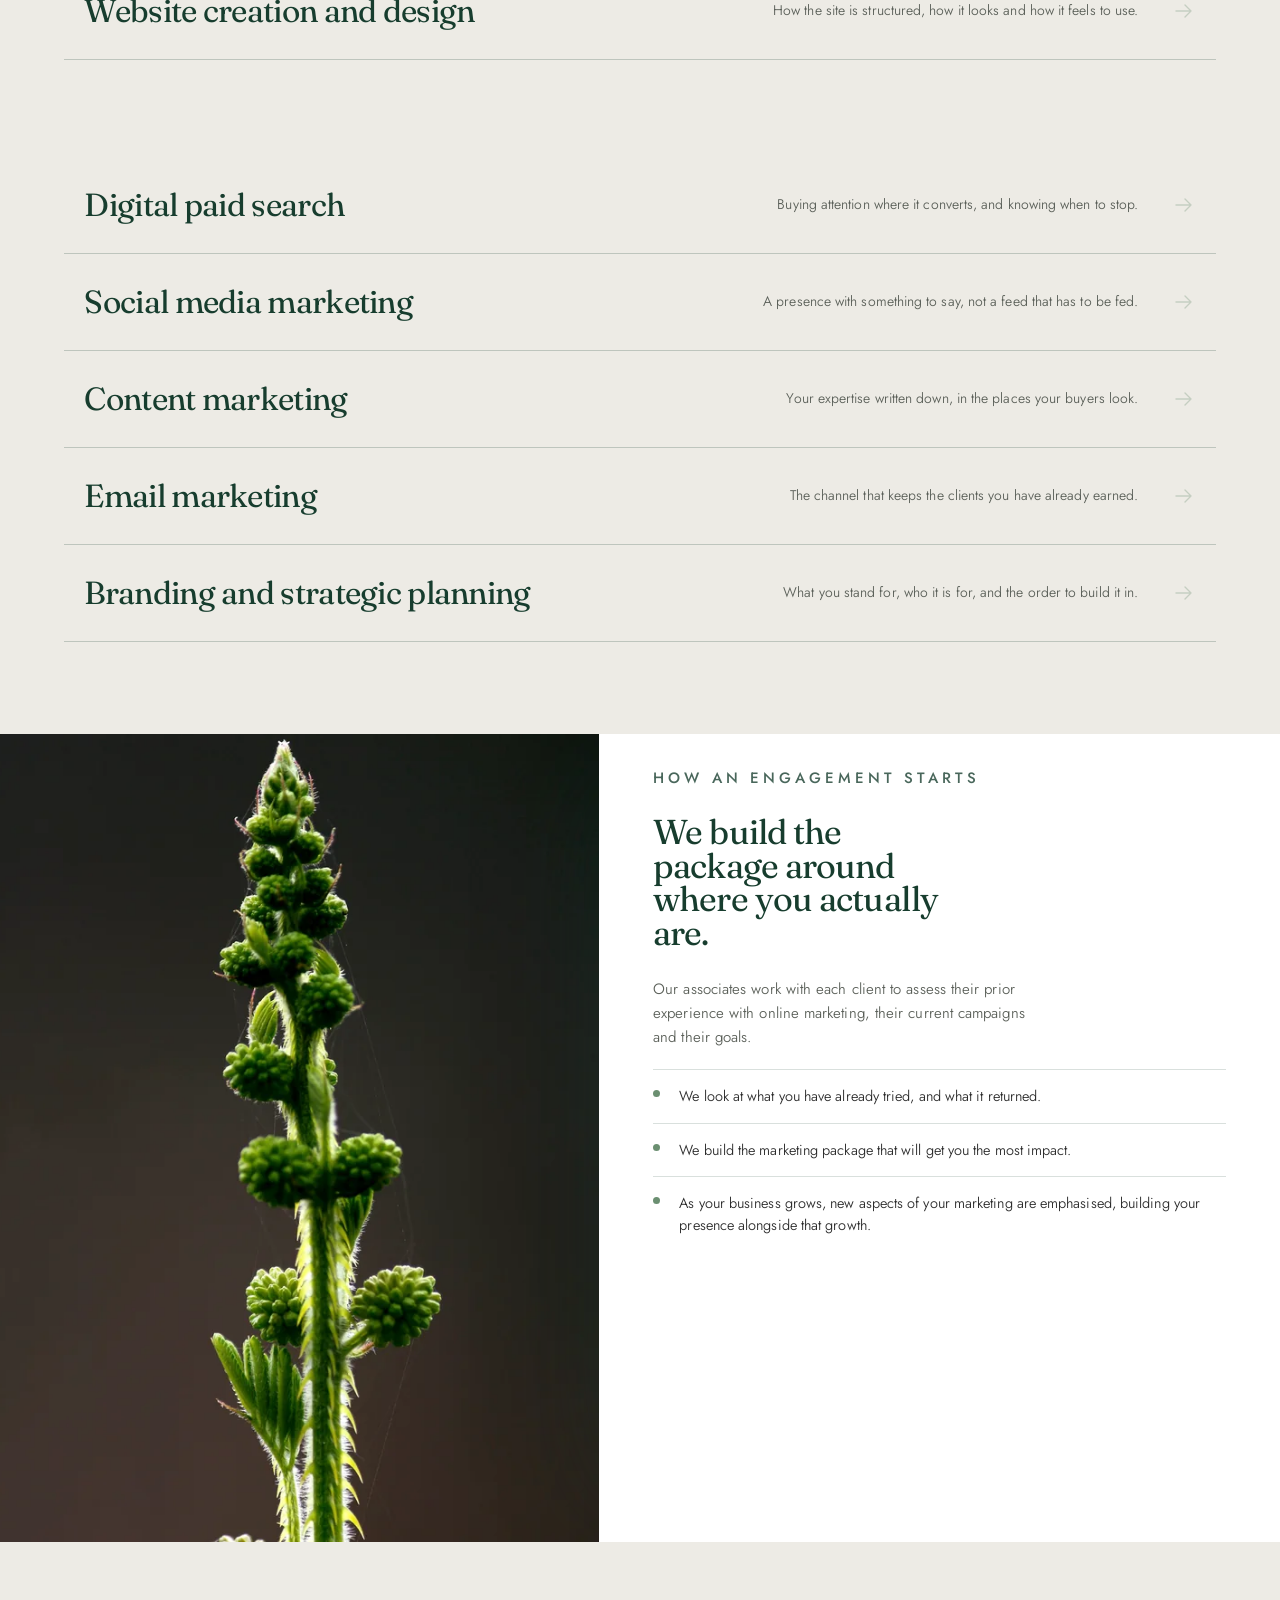
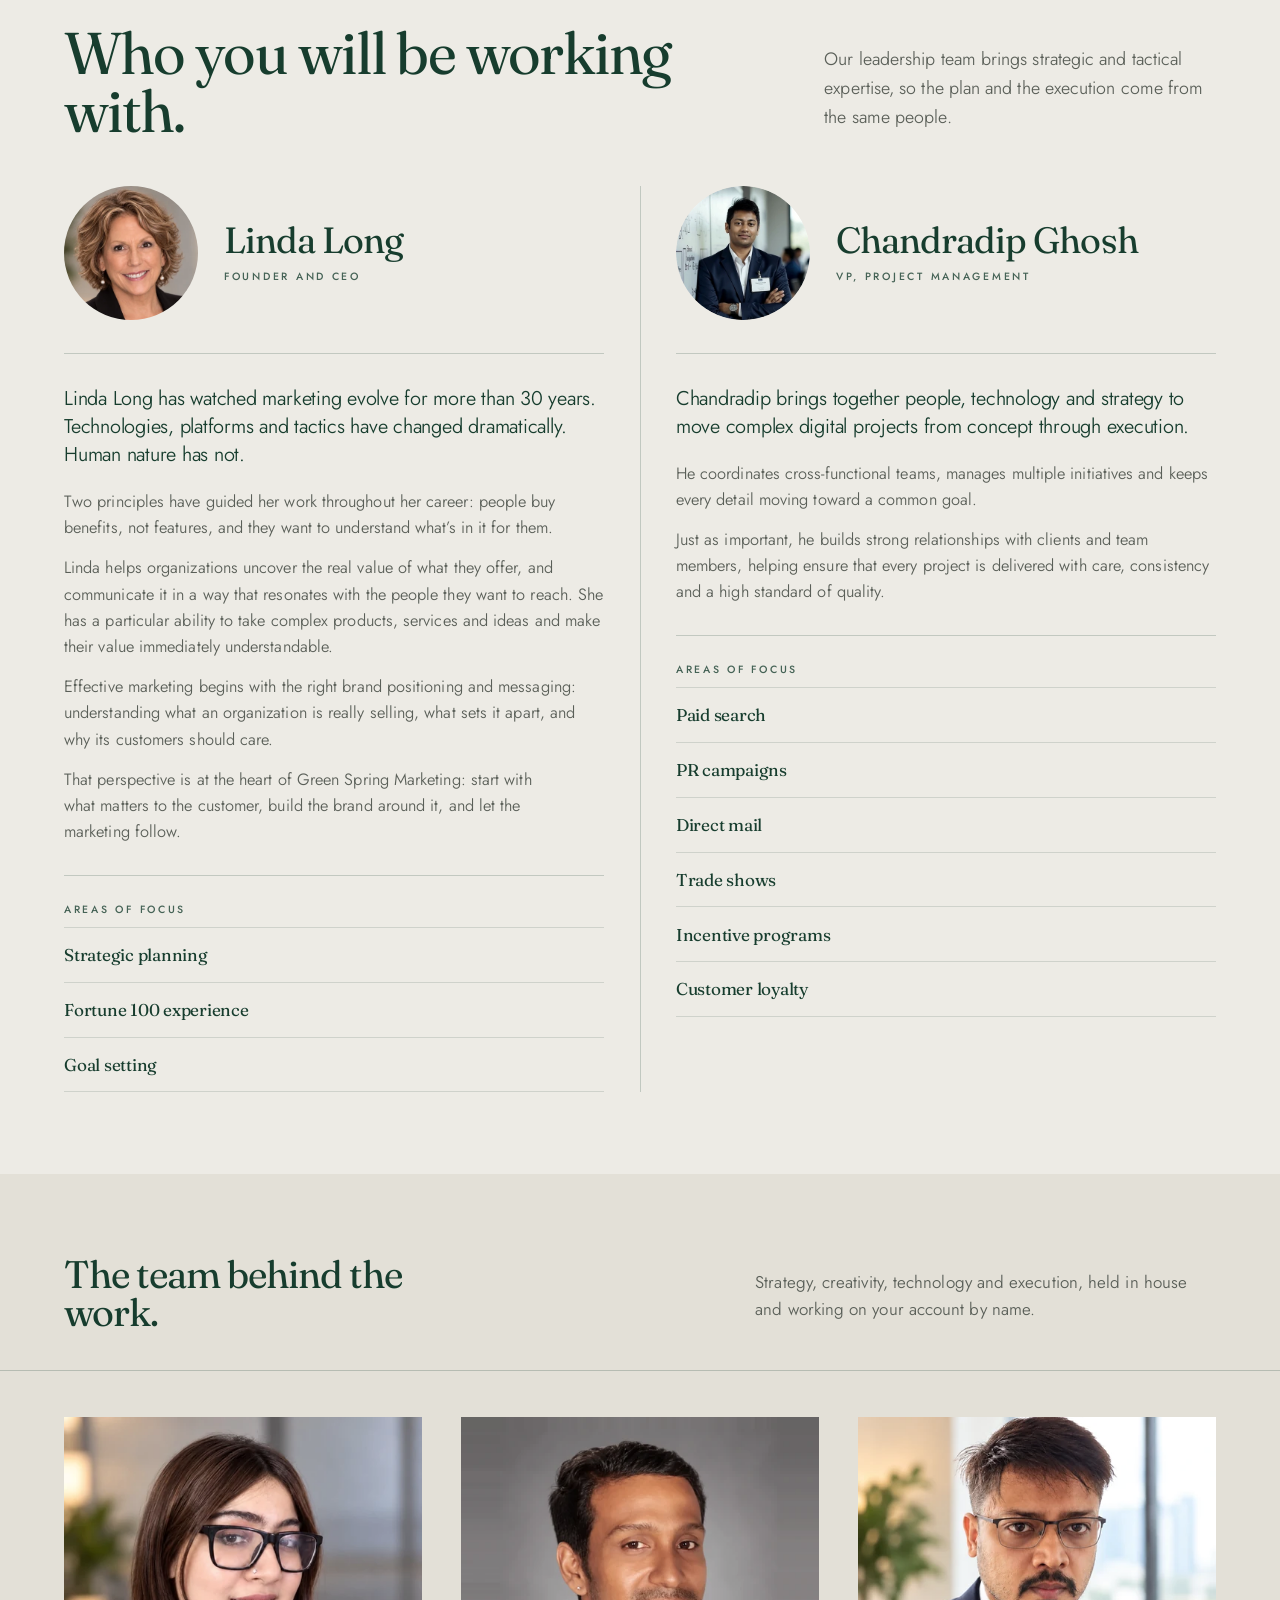
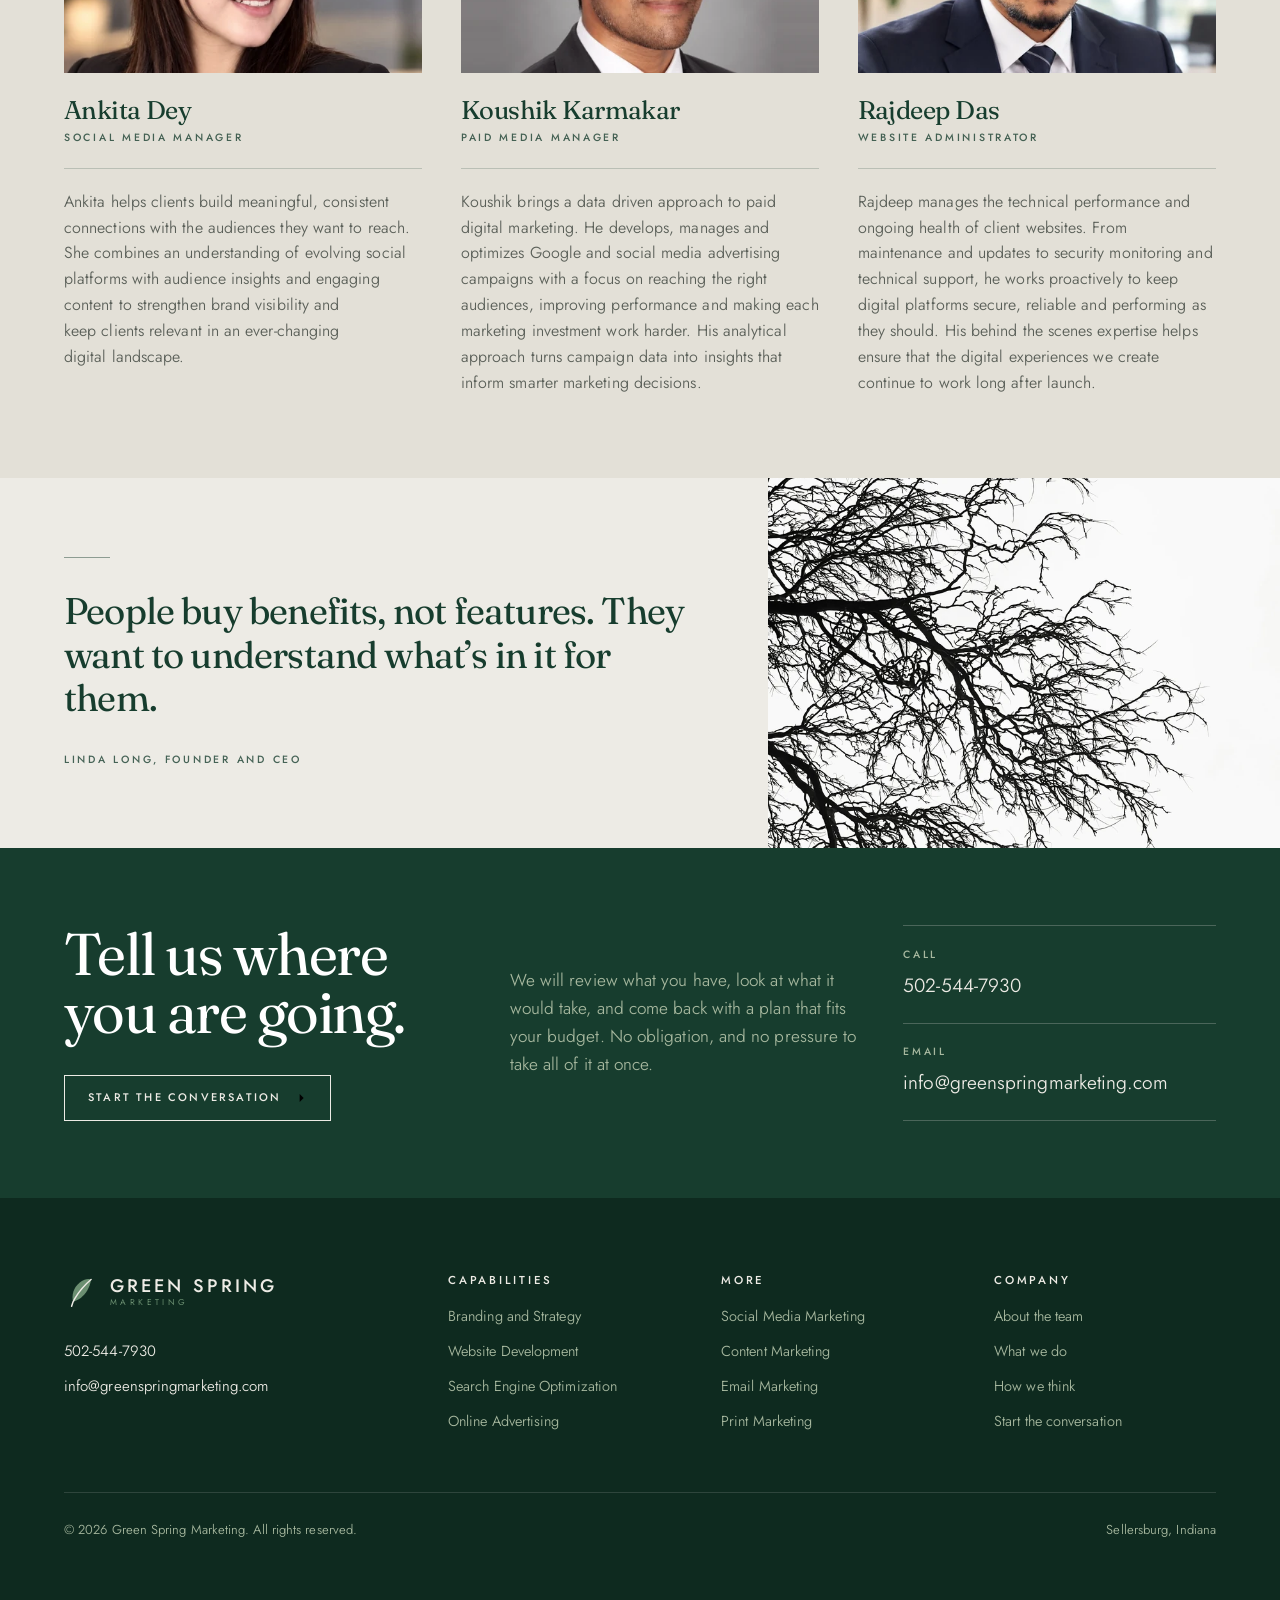
==== commit 1d056234: "Nav: add Portfolio and Editorial, reorder Approach before Capabilities Linda's menu instruction of 1" ====
--- a/about.html
+++ b/about.html
@@ -9,7 +9,7 @@
 <link rel="preconnect" href="https://fonts.googleapis.com">
 <link rel="preconnect" href="https://fonts.gstatic.com" crossorigin>
 <link href="https://fonts.googleapis.com/css2?family=Fraunces:ital,opsz,wght@0,9..144,300..600;1,9..144,300..500&amp;family=Jost:wght@300;400;500&amp;display=swap" rel="stylesheet">
-<link rel="stylesheet" href="assets/css/site.css?v=31">
+<link rel="stylesheet" href="assets/css/site.css?v=32">
 <link rel="stylesheet" href="assets/css/about.css?v=34">
 <noscript><style>
   .rv{opacity:1;transform:none}
@@ -42,8 +42,10 @@
     </a>
     <nav class="nav__links" aria-label="Primary">
       <a class="nav__link" href="about.html">About</a>
+      <a class="nav__link" href="index.html#approach">Approach</a>
       <a class="nav__link" href="index.html#capabilities">Capabilities</a>
-      <a class="nav__link" href="index.html#approach">Approach</a>
+      <a class="nav__link nav__link--soon" aria-disabled="true">Portfolio</a>
+      <a class="nav__link nav__link--soon" aria-disabled="true">Editorial</a>
       <a class="nav__tel" href="tel:+15025447930">502-544-7930</a>
       <a class="btn btn--solid nav__cta" href="#contact">Start the conversation</a>
     </nav>
@@ -55,9 +57,11 @@
 
 <nav class="menu" id="menu" aria-label="Mobile">
   <a href="about.html" style="--i:0">About</a>
-  <a href="index.html#capabilities" style="--i:1">Capabilities</a>
-  <a href="index.html#approach" style="--i:2">Approach</a>
-  <a href="#contact" style="--i:4">Contact</a>
+  <a href="index.html#approach" style="--i:1">Approach</a>
+  <a href="index.html#capabilities" style="--i:2">Capabilities</a>
+  <a aria-disabled="true" style="--i:3">Portfolio</a>
+  <a aria-disabled="true" style="--i:4">Editorial</a>
+  <a href="#contact" style="--i:5">Contact</a>
   <div class="menu__foot">
     <a href="tel:+15025447930">502-544-7930</a>
     <a href="mailto:info@greenspringmarketing.com">info@greenspringmarketing.com</a>
--- a/assets/css/site.css
+++ b/assets/css/site.css
@@ -128,6 +128,15 @@
   background:var(--forest);transform:scaleX(0);transform-origin:right;
   transition:transform .45s var(--ease-out)}
 .nav__link:hover::after,.nav__link[aria-current]::after{transform:scaleX(1);transform-origin:left}
+/* Portfolio and Editorial sit in the menu because the client asked for the five
+   headings now, but their pages are still being built. They are shown muted and
+   not clickable rather than pointed at nothing: her brief is explicit that only
+   live pages get links. Each one becomes an ordinary nav link as it is built.
+   The muting is done with colour alone, not opacity: at 5.48:1 these still read
+   properly, where a dimmed version fell to 2:1 and could not be read at all. */
+.nav__link--soon{color:var(--ink-soft);cursor:default}
+.nav__link--soon::after{display:none}
+
 .nav__tel{font-size:14px;color:var(--ink-soft);white-space:nowrap}
 .nav__tel:hover{color:var(--forest)}
 .nav__cta{padding:.95em 1.6em;font-size:11.5px}
@@ -148,6 +157,8 @@
   padding-block:10px;opacity:0;transform:translateY(18px);
   transition:opacity .6s var(--ease-out),transform .6s var(--ease-out)}
 body.menu-open .menu>a{opacity:1;transform:none;transition-delay:calc(var(--i) * 70ms + 180ms)}
+/* same treatment on the mobile sheet for the headings that have no page yet */
+body.menu-open .menu>a:not([href]){opacity:.6;cursor:default}
 .menu__foot{margin-top:auto;padding-top:34px;border-top:1px solid rgba(237,235,229,.2);
   color:var(--moss);font-size:15px;display:grid;gap:8px;line-height:1.5}
 .menu__foot a{font-family:var(--sans);font-size:inherit;color:inherit}
@@ -360,6 +371,15 @@
   .stmt__in{grid-template-columns:1fr;background:#000;
     padding-top:clamp(38px,5vw,58px)}
   .stmt__copy{grid-column:1;max-width:min(100%,620px);margin-left:0}
+}
+
+/* Five headings plus the number and the button is a lot of bar. Between 980 and
+   1100 the default gaps pushed the button onto two lines, so they tighten here
+   and the button is held on one line. */
+@media (max-width:1100px){
+  .nav__in{gap:clamp(14px,1.8vw,26px)}
+  .nav__links{gap:clamp(12px,1.4vw,19px)}
+  .nav__cta{padding:.95em 1.15em;white-space:nowrap}
 }
 
 @media (max-width:980px){
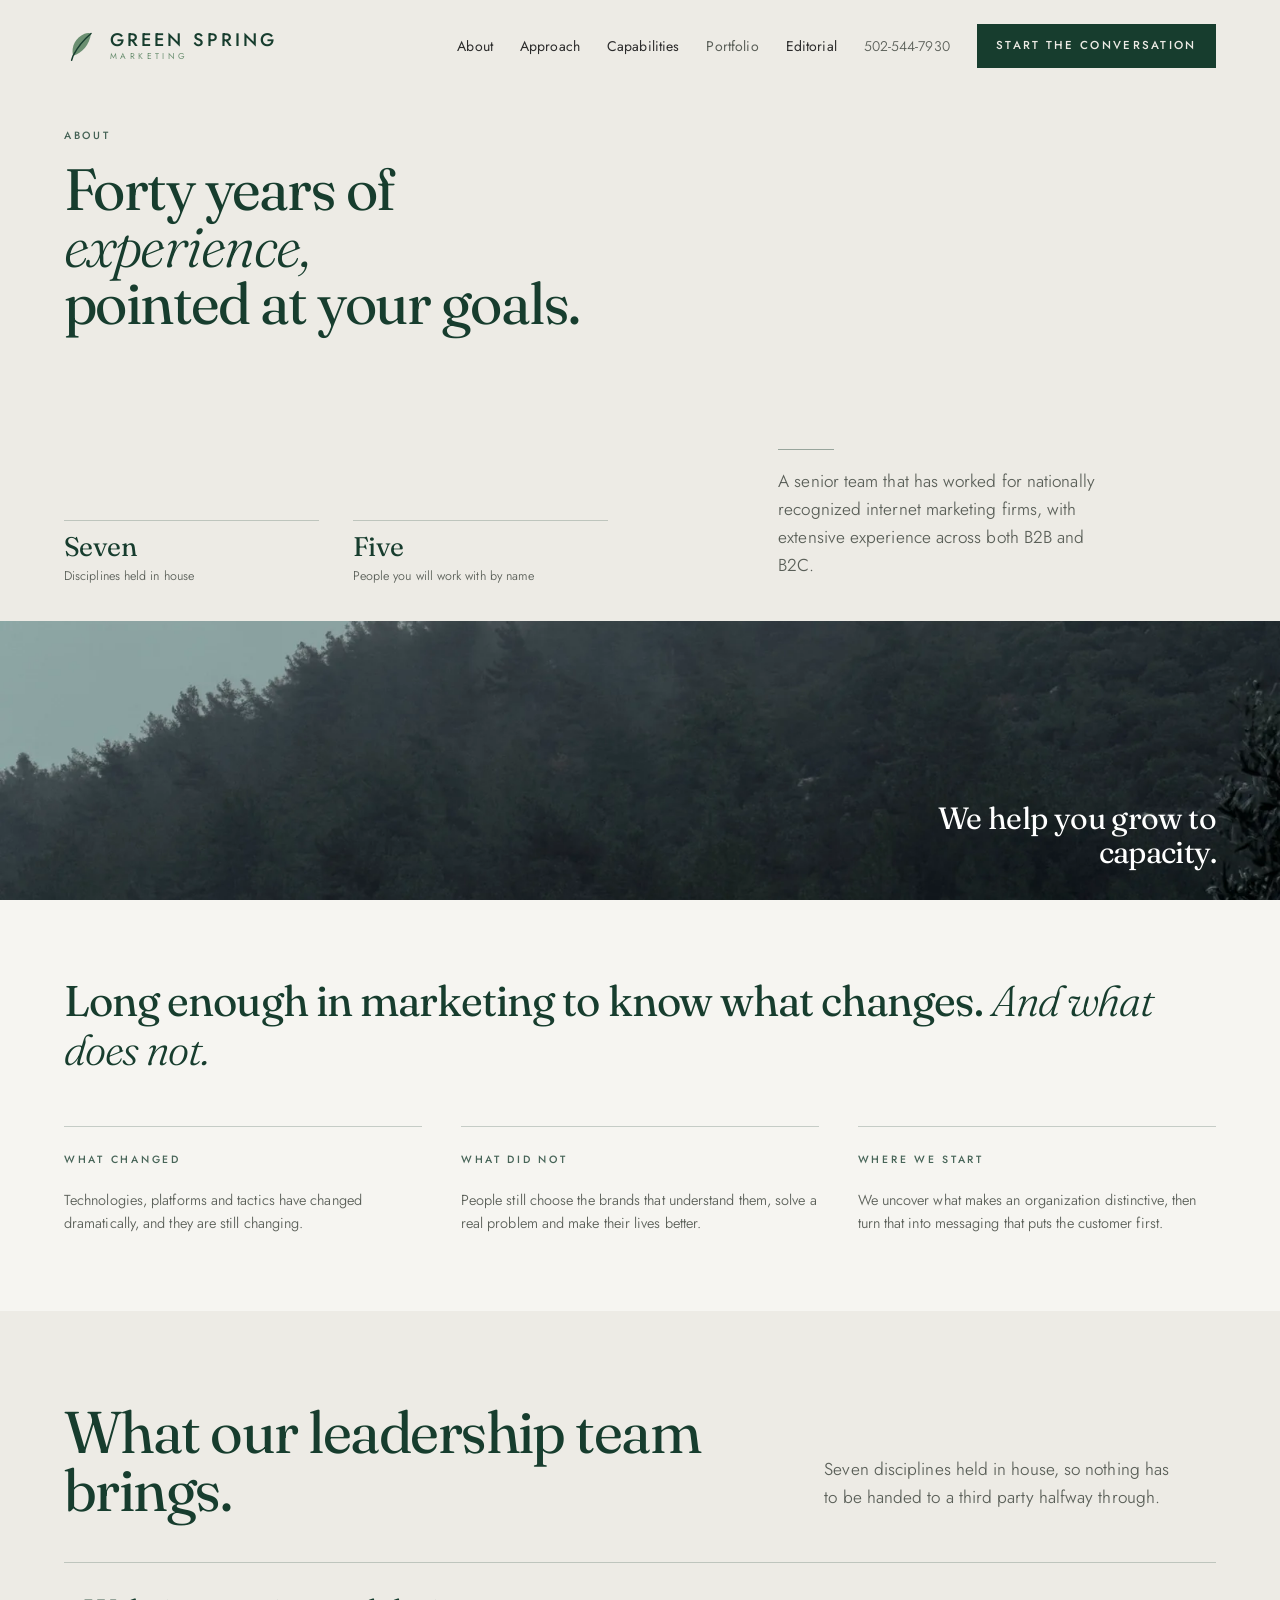
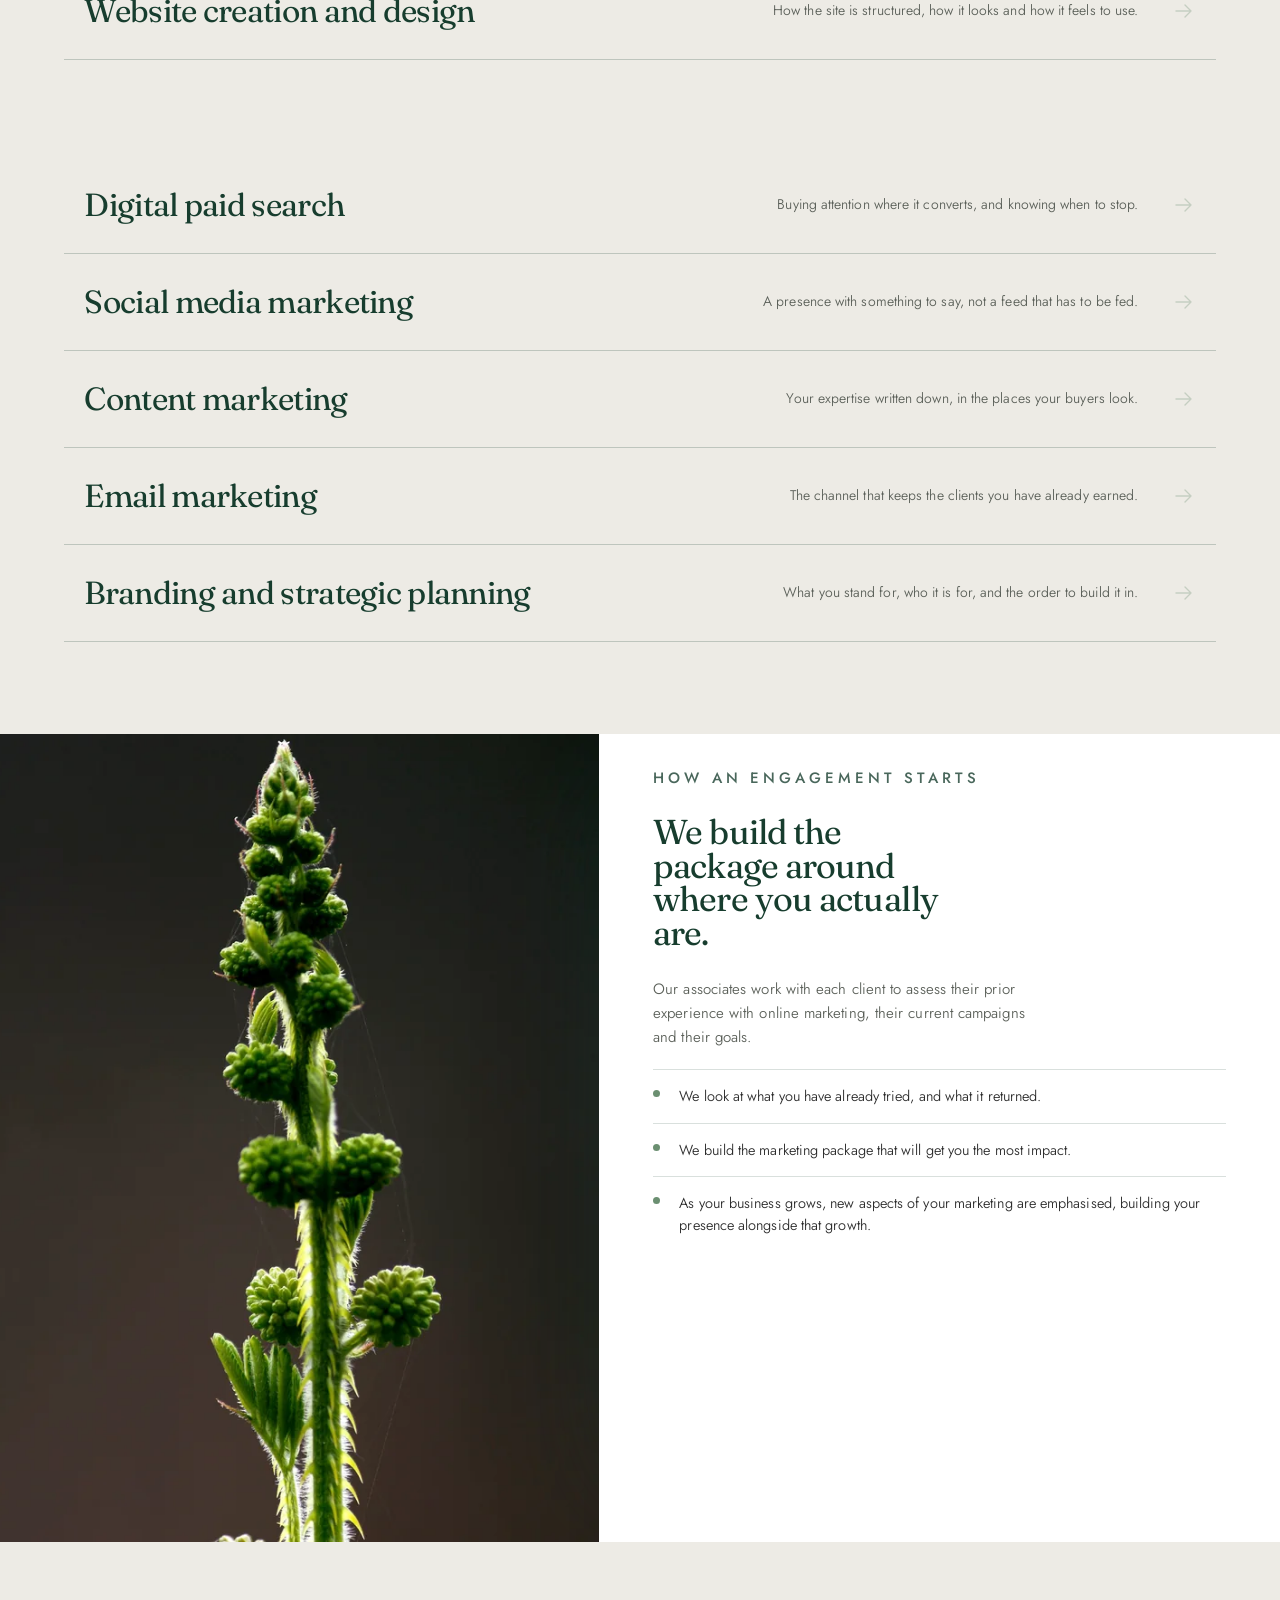
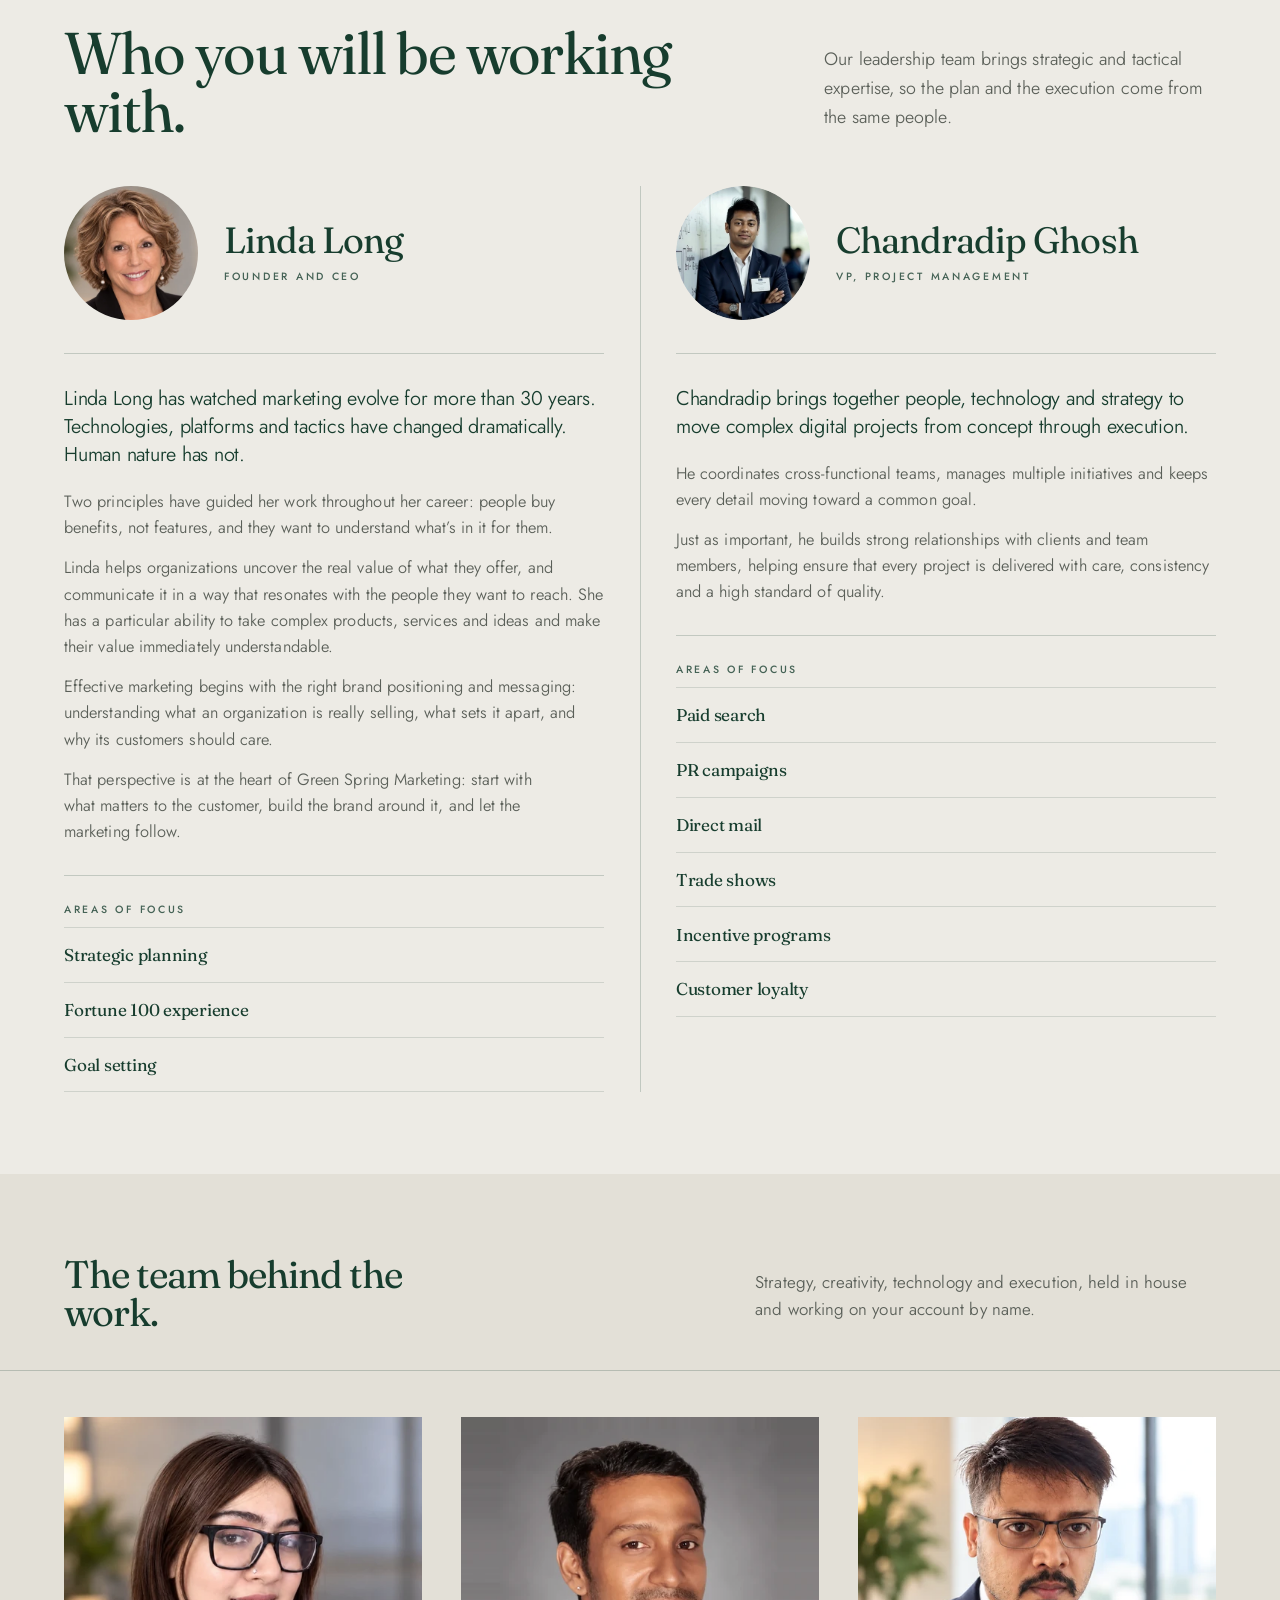
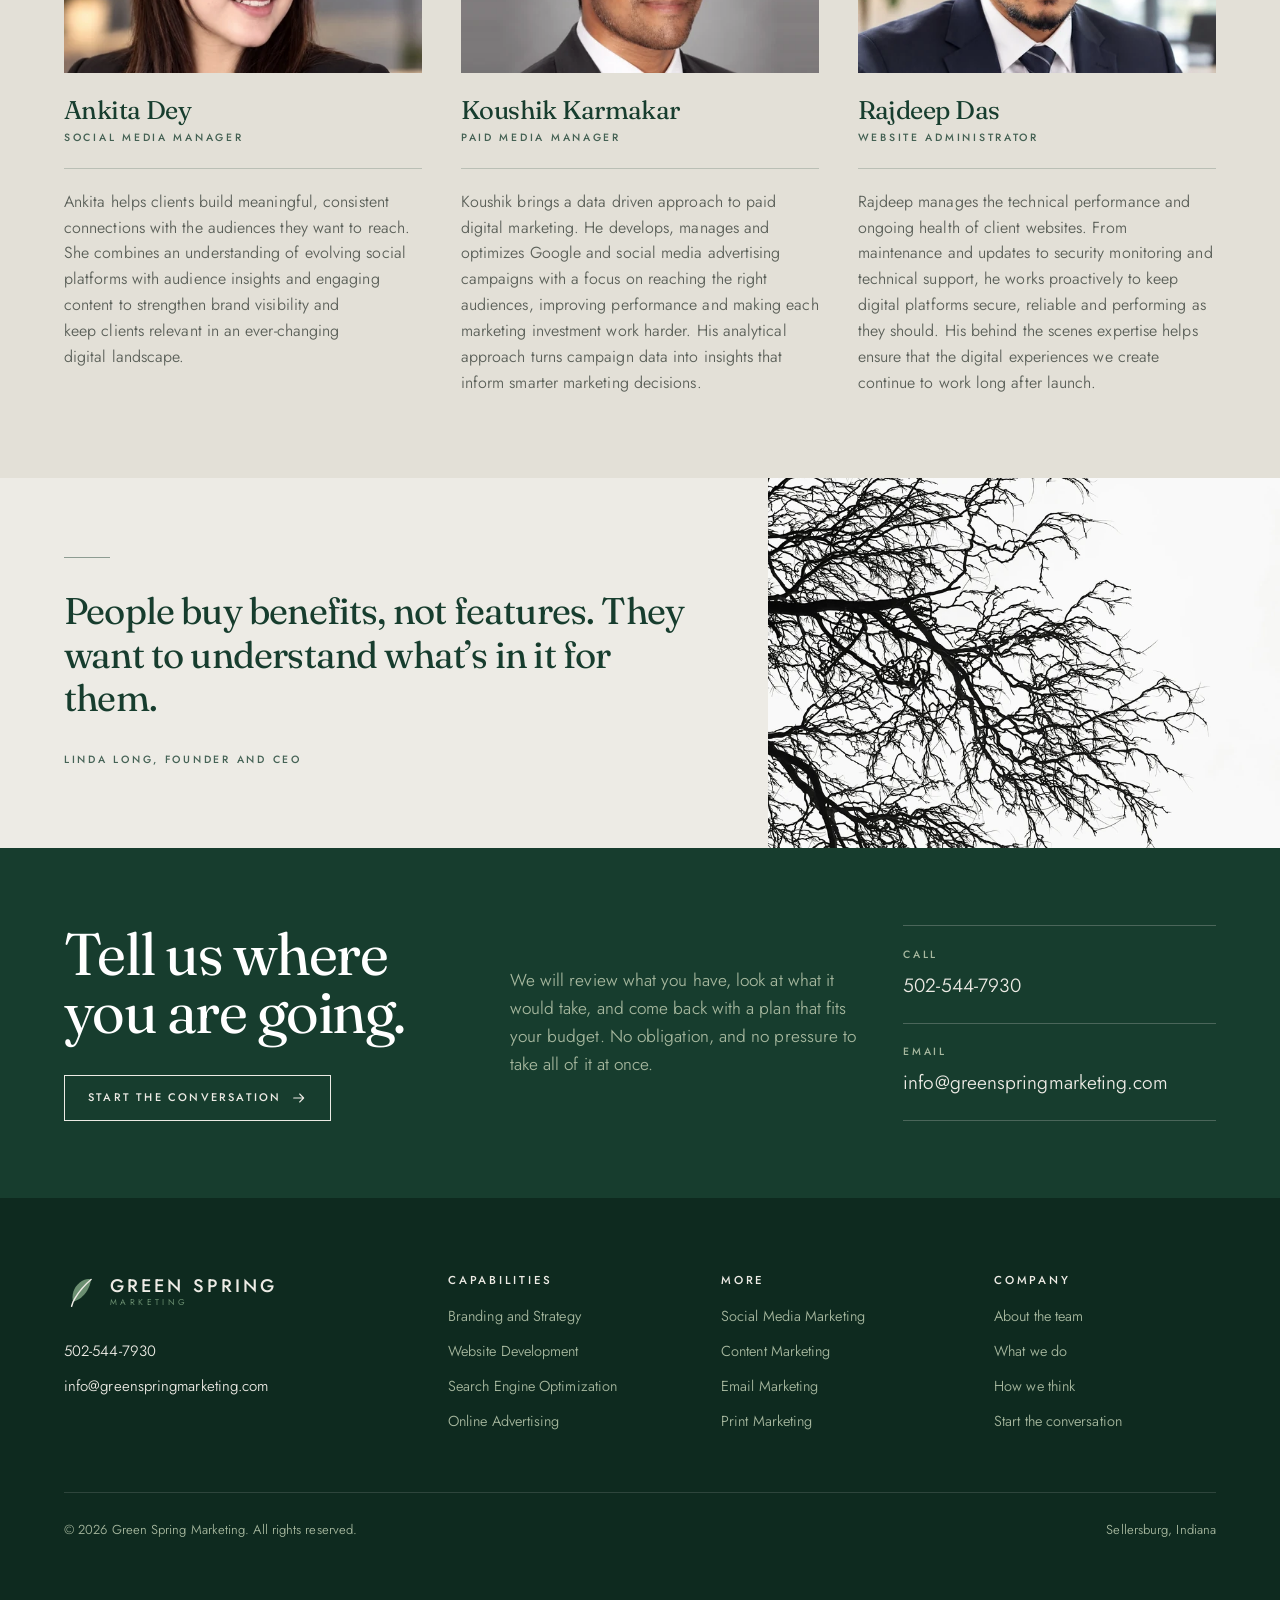
==== commit ca4623d1: "Add Approach, Capabilities and Editorial pages Three new pages built from the copy Linda supplied on" ====
--- a/about.html
+++ b/about.html
@@ -5,12 +5,13 @@
 <meta name="viewport" content="width=device-width,initial-scale=1">
 <title>About | Green Spring Marketing</title>
 <meta name="description" content="Green Spring Marketing brings over forty years of combined digital marketing experience to your projects, across B2B and B2C, from Sellersburg, Indiana. Meet Linda Long and Chandradip Ghosh.">
+<link rel="canonical" href="https://greenspringmarketing.com/about-us/">
 <link rel="icon" href="assets/img/favicon.svg?v=2" type="image/svg+xml">
 <link rel="preconnect" href="https://fonts.googleapis.com">
 <link rel="preconnect" href="https://fonts.gstatic.com" crossorigin>
 <link href="https://fonts.googleapis.com/css2?family=Fraunces:ital,opsz,wght@0,9..144,300..600;1,9..144,300..500&amp;family=Jost:wght@300;400;500&amp;display=swap" rel="stylesheet">
-<link rel="stylesheet" href="assets/css/site.css?v=32">
-<link rel="stylesheet" href="assets/css/about.css?v=34">
+<link rel="stylesheet" href="assets/css/site.css?v=33">
+<link rel="stylesheet" href="assets/css/about.css?v=35">
 <noscript><style>
   .rv{opacity:1;transform:none}
   .mask>span{transform:none}
@@ -42,10 +43,10 @@
     </a>
     <nav class="nav__links" aria-label="Primary">
       <a class="nav__link" href="about.html">About</a>
-      <a class="nav__link" href="index.html#approach">Approach</a>
-      <a class="nav__link" href="index.html#capabilities">Capabilities</a>
+      <a class="nav__link" href="approach.html">Approach</a>
+      <a class="nav__link" href="capabilities.html">Capabilities</a>
       <a class="nav__link nav__link--soon" aria-disabled="true">Portfolio</a>
-      <a class="nav__link nav__link--soon" aria-disabled="true">Editorial</a>
+      <a class="nav__link" href="editorial.html">Editorial</a>
       <a class="nav__tel" href="tel:+15025447930">502-544-7930</a>
       <a class="btn btn--solid nav__cta" href="#contact">Start the conversation</a>
     </nav>
@@ -57,10 +58,10 @@
 
 <nav class="menu" id="menu" aria-label="Mobile">
   <a href="about.html" style="--i:0">About</a>
-  <a href="index.html#approach" style="--i:1">Approach</a>
-  <a href="index.html#capabilities" style="--i:2">Capabilities</a>
+  <a href="approach.html" style="--i:1">Approach</a>
+  <a href="capabilities.html" style="--i:2">Capabilities</a>
   <a aria-disabled="true" style="--i:3">Portfolio</a>
-  <a aria-disabled="true" style="--i:4">Editorial</a>
+  <a href="editorial.html" style="--i:4">Editorial</a>
   <a href="#contact" style="--i:5">Contact</a>
   <div class="menu__foot">
     <a href="tel:+15025447930">502-544-7930</a>
@@ -101,7 +102,7 @@
            sizes="100vw" width="2400" height="880" fetchpriority="high"
            alt="A wooded hillside receding into low mist, the treeline dark against a pale sky.">
     </picture>
-    <p class="ab-hero__line rv" style="--d:400ms">We help you grow to capacity.</p>
+    <p class="ab-hero__line">We help you grow to capacity.</p>
   </div>
 </section>
 
--- a/assets/css/site.css
+++ b/assets/css/site.css
@@ -75,7 +75,11 @@
 }
 .btn:hover{color:var(--stone)}
 .btn:hover::before{transform:scaleY(1)}
-.btn .arw{transition:transform .5s var(--ease-out)}
+/* the shared #i-arrow symbol carries no paint attributes, so without this it
+   fills solid black and reads as a triangle instead of drawing an arrow */
+.btn .arw{fill:none;stroke:currentColor;stroke-width:1.6;
+  stroke-linecap:round;stroke-linejoin:round;
+  transition:transform .5s var(--ease-out)}
 .btn:hover .arw{transform:translateX(5px)}
 .btn--solid{background:var(--forest);color:var(--stone)}
 .btn--solid::before{background:var(--stone);}
@@ -215,11 +219,18 @@
   max-width:24ch;padding-bottom:clamp(22px,2.4vw,34px);
   border-bottom:1px solid rgba(23,61,46,.22)}
 
+/* The copy has to start on the same vertical as the nav logo. It cannot be
+   done with padding here: 100vw counts the scrollbar and the layout does not,
+   which left this block about 7.5px right of the logo at 1920, and a 100%
+   padding would resolve against the column rather than the page. So the
+   gutter becomes a grid column of its own, measured off the full width. */
 .found__split{display:grid;align-items:stretch;
-  grid-template-columns:minmax(0,1fr) minmax(0,min(50%,880px))}
-.found__text{
-  padding-inline:max(var(--gut),calc((100vw - var(--maxw)) / 2 + var(--gut)))
-                clamp(34px,4.6vw,88px);
+  grid-template-columns:
+    max(var(--gut),calc((100% - var(--maxw)) / 2 + var(--gut)))
+    minmax(0,1fr)
+    minmax(0,min(50%,880px))}
+.found__text{grid-column:2;
+  padding-inline:0 clamp(34px,4.6vw,88px);
   padding-block:clamp(46px,5.4vw,90px)}
 .found__eyebrow{color:var(--forest);opacity:.78;margin-bottom:clamp(16px,1.8vw,26px)}
 .found__h2{color:var(--forest);font-size:clamp(38px,5vw,80px);line-height:.98;
@@ -231,7 +242,11 @@
   font-size:clamp(21px,2vw,31px);line-height:1.22;letter-spacing:-.02em;max-width:22ch;
   margin-top:clamp(22px,2.4vw,34px);padding-top:clamp(22px,2.4vw,32px);
   border-top:1px solid rgba(23,61,46,.22)}
-.found__media{position:relative;margin:0;overflow:hidden;background:var(--stone-warm)}
+/* stated, not left to auto-placement: the text holds column 2 explicitly, so
+   the cursor would otherwise find column 1 free and drop the photograph into
+   the gutter */
+.found__media{grid-column:3;
+  position:relative;margin:0;overflow:hidden;background:var(--stone-warm)}
 .found__media img{position:absolute;inset:0;width:100%;height:100%;
   object-fit:cover;object-position:50% 46%}
 
@@ -395,9 +410,10 @@
   .cap:nth-child(even){margin-top:0}
   .cap:nth-child(3),.cap:nth-child(4){margin-top:0}
   .found__split{grid-template-columns:1fr}
-  .found__text{padding-inline:var(--gut);padding-block:clamp(32px,4.6vw,54px)}
+  .found__text{grid-column:1;
+    padding-inline:var(--gut);padding-block:clamp(32px,4.6vw,54px)}
   .found__h2{max-width:16ch}
-  .found__media{aspect-ratio:16/10}
+  .found__media{grid-column:1;aspect-ratio:16/10}
   .flow__head{grid-template-columns:1fr}
   .flow__head p{padding-bottom:0}
   .flow__row{grid-template-columns:repeat(2,1fr);row-gap:clamp(30px,4vw,44px)}
